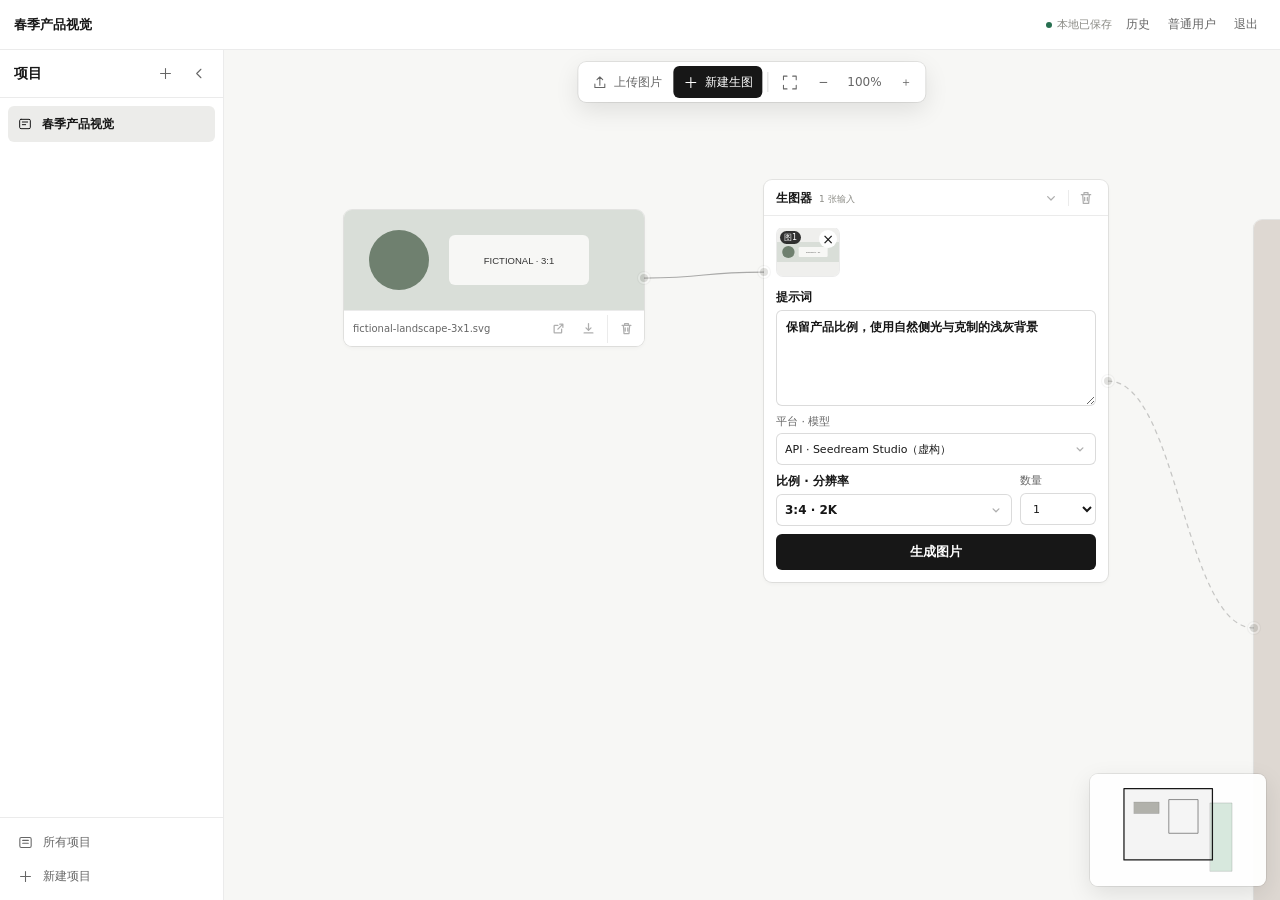
==== docs/index.html @ ba151310 "fix: refine canvas selectors and paste" ====
<!doctype html>
<html lang="zh-CN"><head><meta charset="utf-8"><meta name="viewport" content="width=device-width,initial-scale=1"><meta name="color-scheme" content="light"><title>AI Image Hub V1 · 轻节点画布 Demo</title><link rel="icon" href="favicon.svg"><link rel="stylesheet" href="demo.css?v=canvas-selectors-paste-2"></head>
<body>
<header class="bar"><div class="bar-context"><button id="projects-button" aria-controls="project-sidebar" aria-expanded="false"><svg viewBox="0 0 24 24" aria-hidden="true"><path d="M4 6h16M4 12h16M4 18h16"/></svg><span>项目</span></button><span id="project-name">春季产品视觉</span></div><span class="saved"><i></i>本地已保存</span><nav><button id="history-button">历史</button><button id="role-button">普通用户</button><button id="admin-button" hidden>管理</button><button>退出</button></nav></header>
<div class="workspace" id="workspace"><div id="project-scrim" class="project-scrim" hidden></div><aside id="project-sidebar" class="project-sidebar" aria-label="项目"><header><b>项目</b><div><button data-new aria-label="新建项目" title="新建项目"><svg viewBox="0 0 24 24" aria-hidden="true"><path d="M12 5v14M5 12h14"/></svg></button><button id="sidebar-collapse" aria-label="收起项目侧栏" title="收起项目侧栏" aria-expanded="true"><svg viewBox="0 0 24 24" aria-hidden="true"><path d="m14 6-6 6 6 6"/></svg></button></div></header><nav id="project-list" aria-label="项目列表"></nav><footer><button id="all-projects"><svg viewBox="0 0 24 24" aria-hidden="true"><rect x="4" y="5" width="16" height="14" rx="2"/><path d="M8 9h8M8 13h8"/></svg><span>所有项目</span></button><button data-new><svg viewBox="0 0 24 24" aria-hidden="true"><path d="M12 5v14M5 12h14"/></svg><span>新建项目</span></button></footer></aside><main><div class="tools"><label title="上传图片"><input id="upload" type="file" accept="image/png,image/jpeg,image/webp" multiple><svg viewBox="0 0 24 24" aria-hidden="true"><path d="M12 16V4m-4 4 4-4 4 4M5 14v5h14v-5"/></svg><span>上传图片</span></label><button id="add-request" class="primary"><svg viewBox="0 0 24 24" aria-hidden="true"><path d="M12 5v14M5 12h14"/></svg><span>新建生图</span></button><i></i><button id="fit" class="icon" aria-label="适应内容"><svg viewBox="0 0 24 24" aria-hidden="true"><path d="M8 3H3v5M16 3h5v5M8 21H3v-5m13 5h5v-5"/></svg></button><button id="zoom-out" class="icon" aria-label="缩小">−</button><button id="zoom" aria-label="重置缩放">100%</button><button id="zoom-in" class="icon" aria-label="放大">＋</button></div><section id="viewport" class="viewport" tabindex="0" aria-label="虚构项目创作画布"><div id="world" class="world"><svg id="links" width="5000" height="3600" aria-hidden="true"></svg><div id="nodes"></div></div><div id="empty" class="empty"><strong>拖入图片，或新建生图</strong><span>右键画布可快速操作</span><button id="empty-request">直接新建生图</button></div></section><aside id="minimap" class="minimap" aria-label="画布缩略导航"><button id="minimap-toggle" aria-expanded="true">导航</button><svg id="minimap-map" viewBox="0 0 176 112" aria-label="节点与可见区域"></svg></aside></main></div>
<section class="history" id="history" hidden><header><div><small>HISTORY</small><h1>生成历史</h1><p>虚构同源演示记录，真实付费调用为 0。</p></div><button id="close-history">返回画布</button></header><div id="history-grid" class="history-grid"></div></section>
<div id="context-menu" class="context-menu" role="menu" hidden></div><div id="shortcuts" class="shortcuts" role="dialog" aria-label="画布快捷键" hidden><header><b>快捷键</b><button data-close>×</button></header><p>点击 / Shift+点击：选择 · 多选</p><p>Ctrl/Cmd+C / V：复制 · 粘贴</p><p>Ctrl/Cmd+A / Delete：全选 · 移除</p><p>0 / + / −：适应 · 缩放</p><p>? / Escape：帮助 · 取消</p></div>
<dialog id="rename-project" aria-labelledby="rename-project-title"><form id="rename-project-form"><header class="dialog-header"><b id="rename-project-title">重命名项目</b><button type="button" data-close-rename aria-label="关闭重命名窗口"><svg viewBox="0 0 24 24" aria-hidden="true"><path d="m6 6 12 12M18 6 6 18"/></svg></button></header><label>项目名称<input id="rename-project-name" required maxlength="80" autocomplete="off"></label><footer class="dialog-footer"><button type="button" data-close-rename>取消</button><button type="submit">保存</button></footer></form></dialog>
<dialog id="viewer" aria-labelledby="viewer-title"><header><b id="viewer-title">查看大图</b><div class="viewer-controls"><div class="viewer-zoom-controls" aria-label="缩放控制"><button id="viewer-zoom-out" aria-label="缩小图片" title="缩小图片（-）"><svg viewBox="0 0 24 24" aria-hidden="true"><path d="M5 12h14"/></svg></button><output id="viewer-zoom" aria-label="当前缩放比例">100%</output><button id="viewer-zoom-in" aria-label="放大图片" title="放大图片（+）"><svg viewBox="0 0 24 24" aria-hidden="true"><path d="M12 5v14M5 12h14"/></svg></button><button id="viewer-fit" aria-label="适应窗口" title="适应窗口（0）"><svg viewBox="0 0 24 24" aria-hidden="true"><path d="M8 4H4v4M16 4h4v4M20 16v4h-4M4 16v4h4"/></svg></button><button id="viewer-actual" aria-label="按原始尺寸显示" title="100% 原始尺寸（1）">100%</button></div><div class="viewer-file-controls"><a id="viewer-original" target="_blank" rel="noopener" aria-label="打开原图" title="打开原图"><svg viewBox="0 0 24 24" aria-hidden="true"><path d="M14 5h5v5M19 5l-8 8"/><path d="M17 13v5a1 1 0 0 1-1 1H6a1 1 0 0 1-1-1V8a1 1 0 0 1 1-1h5"/></svg><span>打开原图</span></a><a id="viewer-download" download aria-label="下载原图" title="下载原图"><svg viewBox="0 0 24 24" aria-hidden="true"><path d="M12 4v11m-4-4 4 4 4-4M5 19h14"/></svg><span>下载</span></a><button id="viewer-close" aria-label="关闭查看器" title="关闭查看器"><svg viewBox="0 0 24 24" aria-hidden="true"><path d="m6 6 12 12M18 6 6 18"/></svg></button></div></div></header><div class="viewer-stage"><img alt="完整大图预览" draggable="false"></div></dialog><div id="toast" class="toast" aria-live="polite"></div>
<script src="demo.js?v=canvas-selectors-paste-2"></script></body></html>
---- docs/demo.css ----
:root {
  --ink: #171717;
  --muted: #666666;
  --tertiary: #8a8a84;
  --line: rgba(0, 0, 0, 0.08);
  --line-strong: rgba(0, 0, 0, 0.14);
  --paper: #f7f7f5;
  --white: #fff;
  --soft: #fafaf9;
  --hover: #f1f1ef;
  --focus: #2563eb;
  --green: #276f50;
  --green-soft: #eaf5ef;
  --red: #b33a32;
  --node-shadow: 0 0 0 1px var(--line), 0 2px 4px rgba(0, 0, 0, 0.04);
  --raised-shadow: 0 0 0 1px var(--line-strong), 0 8px 24px rgba(0, 0, 0, 0.08);
  --ease: 160ms ease;
}
* { box-sizing: border-box; }
html { font-family: Inter, "PingFang SC", "Microsoft YaHei", system-ui, sans-serif; color: var(--ink); background: var(--paper); }
body { margin: 0; overflow: hidden; font-size: 14px; }
button, input, textarea, select { font: inherit; }
button, label { cursor: pointer; }
button { color: inherit; }
svg { fill: none; stroke: currentColor; stroke-width: 1.5; stroke-linecap: round; stroke-linejoin: round; }
[hidden] { display: none !important; }
:focus-visible { outline: 2px solid var(--focus); outline-offset: 2px; }

.bar { position: relative; z-index: 40; display: flex; align-items: center; gap: 6px; height: 50px; padding: 0 14px; border-bottom: 1px solid var(--line); background: rgba(255, 255, 255, 0.96); }
.bar .back { display: grid; place-items: center; width: 32px; height: 32px; border-radius: 6px; color: var(--muted); text-decoration: none; }
.bar .back:hover { background: var(--hover); color: var(--ink); }
.bar .back svg { width: 18px; height: 18px; }
.bar > strong { overflow: hidden; font-size: 13px; font-weight: 600; letter-spacing: -0.012em; text-overflow: ellipsis; white-space: nowrap; }
.bar .saved { margin-left: auto; color: var(--tertiary); font-size: 11px; white-space: nowrap; }
.saved i { display: inline-block; width: 6px; height: 6px; margin-right: 5px; border-radius: 9999px; background: var(--green); }
.bar nav { display: flex; gap: 2px; }
.bar nav button { height: 32px; padding: 0 8px; border: 0; border-radius: 6px; background: transparent; color: var(--muted); font-size: 12px; transition: color var(--ease), background var(--ease); }
.bar nav button:hover { background: var(--hover); color: var(--ink); }
main { position: relative; height: calc(100vh - 50px); }
.tools { position: absolute; top: 12px; left: 50%; z-index: 10; display: flex; align-items: center; gap: 2px; max-width: calc(100vw - 20px); padding: 4px; transform: translateX(-50%); border-radius: 8px; background: var(--white); box-shadow: 0 0 0 1px var(--line), 0 8px 24px rgba(0, 0, 0, 0.1); }
.tools label, .tools button { display: flex; align-items: center; justify-content: center; gap: 6px; flex: 0 0 auto; height: 32px; padding: 0 9px; border: 0; border-radius: 6px; background: transparent; color: var(--muted); font-size: 12px; font-weight: 500; white-space: nowrap; transition: color var(--ease), background var(--ease); }
.tools label:hover, .tools button:hover { background: var(--hover); color: var(--ink); }
.tools input { display: none; }
.tools svg { width: 17px; height: 17px; }
.tools .primary { background: var(--ink); color: var(--white); }
.tools .primary:hover { background: #000; color: var(--white); }
.tools i { flex: 0 0 1px; width: 1px; height: 20px; margin: 0 3px; background: var(--line-strong); }
.tools .icon { width: 32px; padding: 0; }
.tools #zoom { min-width: 46px; padding: 0 6px; font-variant-numeric: tabular-nums; }
.viewport { position: absolute; inset: 0; overflow: hidden; touch-action: none; background-color: #f7f7f5; background-image: radial-gradient(rgba(23, 23, 23, 0.13) 0.65px, transparent 0.65px); background-size: 20px 20px; }
.viewport.file-over { box-shadow: inset 0 0 0 2px var(--ink); }
.viewport.dragging{cursor:grabbing;user-select:none;-webkit-user-select:none}.node.dragging{opacity:.92;box-shadow:var(--raised-shadow)}
.world { position: absolute; width: 5000px; height: 3600px; transform-origin: 0 0; }
.world > svg, #nodes { position: absolute; inset: 0; }
.world > svg { overflow: visible; pointer-events: none; }
.world path { fill: none; stroke: rgba(23, 23, 23, 0.35); stroke-width: 1.25; vector-effect: non-scaling-stroke; }
.world path.derived { stroke: rgba(23, 23, 23, 0.22); stroke-dasharray: 4 5; }
.world path.temp { stroke: var(--ink); stroke-width: 1.5; }
.world text { fill: var(--muted); font-size: 10px; font-weight: 600; }
.empty { position: absolute; inset: 0; display: flex; flex-direction: column; align-items: center; justify-content: center; color: var(--tertiary); pointer-events: none; }
.empty strong { color: var(--ink); font-size: 15px; font-weight: 600; }
.empty span { margin: 4px 0 16px; font-size: 12px; }
.empty button { height: 32px; padding: 0 11px; border: 0; border-radius: 6px; background: var(--white); box-shadow: 0 0 0 1px var(--line-strong); pointer-events: auto; }
.node { position: absolute; overflow: visible; border-radius: 8px; background: var(--white); box-shadow: var(--node-shadow); user-select:none; -webkit-user-select:none; transition: box-shadow var(--ease), opacity var(--ease); }
.node :is(img,.node header,.image footer,.result-state,.details){-webkit-user-drag:none;user-select:none}.node :is(textarea,input,select,[contenteditable="true"],[contenteditable=""]){user-select:text;-webkit-user-select:text}
.node:hover, .node:focus-within { box-shadow: 0 0 0 1px var(--line-strong), 0 4px 12px rgba(0, 0, 0, 0.06); }
.node header, .image footer { display: flex; align-items: center; justify-content: space-between; user-select: none; cursor: grab; }
.node header { height: 36px; padding: 0 8px 0 12px; border-bottom: 1px solid var(--line); }
.node header b { font-size: 12px; font-weight: 600; }
.node header small { margin-left: 7px; color: var(--tertiary); font-size: 9px; font-weight: 400; }
.node header button, .image footer button { display: grid; place-items: center; width: 26px; height: 26px; padding: 0; border: 0; border-radius: 6px; background: transparent; color: var(--tertiary); }
.node header button:hover, .image footer button:hover { background: var(--hover); color: var(--ink); }
.request .body { padding: 12px; }
.request label { display: grid; gap: 4px; margin-bottom: 8px; color: var(--muted); font-size: 11px; font-weight: 500; }
.request label:first-of-type { color: var(--ink); font-size: 12px; font-weight: 600; }
.request textarea, .request select { width: 100%; border: 1px solid var(--line-strong); border-radius: 6px; background: var(--white); color: var(--ink); }
.request textarea:focus, .request select:focus { border-color: var(--focus); box-shadow: 0 0 0 1px var(--focus); outline: none; }
.request textarea { min-height: 96px; padding: 8px 9px; resize: vertical; line-height: 1.45; }
.request select { height: 32px; padding: 0 8px; }
.settings { display: grid; grid-template-columns: minmax(0, 1fr) 76px; gap: 8px; }
.generate { width: 100%; height: 36px; border: 0; border-radius: 6px; background: var(--ink); color: var(--white); font-size: 13px; font-weight: 600; }
.generate:hover { background: #000; }
.inputs { display: flex; gap: 6px; margin: 0 0 10px; padding: 0 1px 3px; overflow: auto; list-style: none; }
.inputs li { position: relative; flex: 0 0 62px; overflow: hidden; border-radius: 6px; background: var(--soft); box-shadow: 0 0 0 1px var(--line); cursor: grab; }
.inputs img { display: block; width: 62px; height: 48px; object-fit: cover; }
.inputs span { position: absolute; top: 3px; left: 3px; padding: 1px 4px; border-radius: 9999px; background: rgba(23, 23, 23, 0.88); color: var(--white); font-size: 8px; }
.inputs button { position: absolute; top: 2px; right: 2px; width: 18px; height: 18px; padding: 0; border: 0; border-radius: 9999px; background: rgba(255, 255, 255, 0.94); }
.no-input { margin: 0 0 8px; color: var(--tertiary); font-size: 10px; }
.image .frame { display: grid; place-items: center; width: 100%; overflow: hidden; border-radius: 8px 8px 0 0; background: #efefed; }
.image .frame img { display: block; width: 100%; height: 100%; object-fit: contain; }
.image footer { gap: 6px; height: 36px; padding: 0 4px 0 9px; border-top: 1px solid var(--line); border-radius: 0 0 8px 8px; background: var(--white); }
.image footer > span { flex: 1 1 auto; min-width: 0; overflow: hidden; color: var(--muted); font-size: 10px; font-weight: 500; text-overflow: ellipsis; white-space: nowrap; }
.image-actions { display:flex;align-items:center;flex:0 0 auto;gap:2px;height:28px }.image-actions .file-actions{display:flex;gap:2px}.image-actions .remove-actions{display:flex;margin-left:3px;padding-left:4px;border-left:1px solid var(--line)}
.image-actions a,.image-actions button{display:inline-flex!important;align-items:center;justify-content:center;flex:0 0 28px;width:28px!important;height:28px!important;padding:0!important;border:0;border-radius:5px;color:var(--muted);background:transparent;text-decoration:none}.image-actions svg{width:15px;height:15px;pointer-events:none}.image-actions a:hover,.image-actions a:focus-visible,.image-actions button:hover,.image-actions button:focus-visible{background:var(--hover);color:var(--ink)}.image-actions .remove-actions button:hover,.image-actions .remove-actions button:focus-visible{background:#fbedec;color:var(--red)}
.port { position: absolute; z-index: 3; width: 12px; height: 12px; padding: 0; border: 2px solid var(--white); border-radius: 9999px; background: var(--tertiary); box-shadow: 0 0 0 1px var(--line-strong); opacity: 0.25; transition: opacity var(--ease), background var(--ease), box-shadow var(--ease); }
.out { top: 50%; right: -6px; transform: translateY(-50%); }
.in { top: 86px; left: -6px; }
.node:hover .port, .node:focus-within .port, body.connecting .port { opacity: 1; }
.port:hover, .port:focus-visible { background: var(--ink); box-shadow: 0 0 0 3px rgba(23, 23, 23, 0.12); opacity: 1; }
.result-state { display: grid; place-items: center; width: 100%; height: 100%; padding: 18px; background: var(--soft); color: var(--muted); font-size: 12px; text-align: center; }
.result-state.failed { background: #fbedec; color: var(--red); }
.sentiments { position: absolute; bottom: -38px; left: 50%; z-index: 5; display: flex; gap: 2px; height: 32px; padding: 3px; transform: translateX(-50%); border-radius: 7px; background: var(--white); box-shadow: 0 0 0 1px var(--line), 0 8px 24px rgba(0, 0, 0, 0.1); opacity: 0; pointer-events: none; transition: opacity var(--ease); }
.result:hover .sentiments, .result:focus-within .sentiments { opacity: 1; pointer-events: auto; }
.sentiments button { height: 26px; padding: 0 6px; border: 0; border-radius: 5px; background: transparent; color: var(--muted); font-size: 9px; }
.sentiments button:hover { background: var(--hover); color: var(--ink); }
.sentiments button.selected { background: var(--ink); color: var(--white); }
.toast { position: fixed; bottom: 20px; left: 50%; z-index: 100; max-width: calc(100vw - 24px); padding: 8px 12px; transform: translate(-50%, 8px); border-radius: 6px; background: var(--ink); color: var(--white); font-size: 11px; opacity: 0; pointer-events: none; transition: opacity var(--ease), transform var(--ease); }
.toast.show { transform: translate(-50%, 0); opacity: 1; }

.history { position: fixed; inset: 50px 0 0; z-index: 30; padding: 32px 24px 64px; overflow: auto; background: var(--paper); }
.history > header { display: flex; align-items: flex-end; justify-content: space-between; gap: 24px; max-width: 1312px; margin: auto; }
.history h1 { margin: 3px 0 4px; font-size: 28px; font-weight: 600; letter-spacing: -0.025em; }
.history header small { color: var(--tertiary); font-size: 10px; font-weight: 600; letter-spacing: 0.1em; }
.history header p { margin: 0; color: var(--muted); font-size: 13px; }
.history header button { height: 32px; padding: 0 10px; border: 0; border-radius: 6px; background: transparent; color: var(--muted); }
.history header button:hover { background: var(--hover); color: var(--ink); }
.filters { display: flex; align-items: center; gap: 0; max-width: 1312px; margin: 20px auto 12px; padding: 6px; overflow-x: auto; border-radius: 8px; background: var(--white); box-shadow: var(--node-shadow); }
.filters input, .filters select { flex: 0 0 auto; min-width: 150px; height: 30px; padding: 0 9px; border: 0; border-right: 1px solid var(--line); border-radius: 0; background: var(--white); color: var(--muted); font-size: 11px; }
.filters input { min-width: 200px; }
.filters select:last-child { border-right: 0; }
.history-grid { display: grid; grid-template-columns: repeat(3, minmax(0, 1fr)); gap: 16px; max-width: 1312px; margin: auto; }
.history-card { overflow: hidden; border-radius: 8px; background: var(--white); box-shadow: var(--node-shadow); }
.history-card .preview { display: grid; place-items: center; aspect-ratio: 4 / 3; color: rgba(255, 255, 255, 0.88); font-size: 11px; font-weight: 600; }
.history-card > div:last-child { display: grid; grid-template-columns: minmax(0, 1fr) auto auto; align-items: center; gap: 6px; min-height: 88px; padding: 10px; border-top: 1px solid var(--line); }
.history-card small { grid-column: 1 / -1; overflow: hidden; color: var(--tertiary); font-size: 10px; text-overflow: ellipsis; white-space: nowrap; }
.history-card p { grid-column: 1 / -1; margin: 0; overflow: hidden; color: var(--ink); font-size: 12px; line-height: 1.35; text-overflow: ellipsis; white-space: nowrap; }
.history-card button { height: 28px; padding: 0 8px; border: 0; border-radius: 6px; background: transparent; color: var(--tertiary); font-size: 10px; }
.history-card button:hover { background: var(--hover); color: var(--ink); }
.history-card button.primary { background: var(--ink); color: var(--white); font-weight: 600; }
.history-card button.primary:hover { background: #000; }

@media (max-width: 900px) {
  .history-grid { grid-template-columns: repeat(2, minmax(0, 1fr)); }
}
@media (max-width: 720px) {
  .bar { padding: 0 8px; }
  .saved, .bar nav button:last-child { display: none; }
  .bar nav button { padding: 0 6px; }
  .tools { left: 8px; right: 8px; max-width: none; overflow: auto; transform: none; scrollbar-width: none; }
  .tools::-webkit-scrollbar { display: none; }
  .sentiments { opacity: 1; pointer-events: auto; }
  .history { padding: 24px 12px 48px; }
  .history > header { display: block; }
  .history header button { margin-top: 12px; }
  .filters { margin-right: -12px; margin-left: -12px; border-radius: 0; }
  .history-grid { grid-template-columns: 1fr; }
}
@media (max-width: 420px) {
  .bar > strong { max-width: 130px; }
  .bar nav button { font-size: 11px; }
  .tools label span { display: none; }
  .tools .primary span { display: inline; }
  .empty span { display: none; }
}
/* Canvas refinement parity */
.bar-context{display:flex;align-items:center;gap:8px;min-width:0}.bar-context>span{max-width:min(320px,38vw);overflow:hidden;color:var(--ink);font-size:13px;font-weight:600;text-overflow:ellipsis;white-space:nowrap}.bar #projects-button{display:none;align-items:center;gap:6px;height:34px;padding:0 9px;border:0;border-radius:6px;background:transparent;font-size:12px;font-weight:600}.bar #projects-button svg{width:17px;height:17px}.bar #projects-button:hover,.bar #projects-button[aria-expanded="true"]{background:var(--hover)}
.workspace{position:relative;display:flex;width:100%;height:calc(100vh - 50px);overflow:hidden}.workspace main{flex:1 1 auto;min-width:0;height:100%}.project-sidebar{position:relative;z-index:24;display:flex;flex:0 0 224px;flex-direction:column;width:224px;border-right:1px solid var(--line);background:rgba(255,255,255,.97)}.project-sidebar>header{display:flex;align-items:center;justify-content:space-between;flex:0 0 48px;padding:0 8px 0 14px;border-bottom:1px solid var(--line)}.project-sidebar>header div{display:flex;gap:2px}.project-sidebar>header button,.project-sidebar>footer button{display:inline-flex;align-items:center;justify-content:center;width:32px;height:32px;padding:0;border:0;border-radius:6px;background:transparent;color:var(--muted)}.project-sidebar svg{width:17px;height:17px}.project-sidebar button:hover{background:var(--hover);color:var(--ink)}#project-list{display:grid;align-content:start;gap:2px;flex:1;min-height:0;padding:8px;overflow-y:auto}#project-list .project-list-row{display:flex;align-items:center;min-width:0;border-radius:6px}#project-list .project-list-row:hover,#project-list .project-list-row.current{background:var(--hover);color:var(--ink)}#project-list .project-list-row.current{background:#ececea}#project-list .project-list-item{display:flex;align-items:center;gap:9px;flex:1 1 auto;min-width:0;min-height:36px;padding:0 9px;overflow:hidden;border:0;border-radius:6px;background:transparent;color:var(--muted);font-size:12px;text-align:left}#project-list .project-list-row.current .project-list-item{color:var(--ink);font-weight:600}#project-list .project-list-item svg{flex:0 0 16px;width:16px;height:16px}#project-list .project-list-item span{overflow:hidden;text-overflow:ellipsis;white-space:nowrap}#project-list .project-rename-button{display:inline-flex;align-items:center;justify-content:center;flex:0 0 28px;width:28px;height:28px;margin-right:4px;padding:0;border:0;border-radius:5px;background:transparent;color:var(--muted);opacity:0}#project-list .project-list-row:hover .project-rename-button,#project-list .project-list-row:focus-within .project-rename-button{opacity:1}#project-list .project-rename-button:hover,#project-list .project-rename-button:focus-visible{background:rgba(255,255,255,.74);color:var(--ink);outline:none}#project-list .project-rename-button svg{width:15px;height:15px}.project-sidebar>footer{display:grid;gap:2px;padding:8px;border-top:1px solid var(--line)}.project-sidebar>footer button{justify-content:flex-start;gap:9px;width:100%;padding:0 9px;font-size:12px;white-space:nowrap}.workspace.sidebar-collapsed .project-sidebar{flex-basis:48px;width:48px}.workspace.sidebar-collapsed .project-sidebar>header{justify-content:center;padding:0}.workspace.sidebar-collapsed .project-sidebar>header b,.workspace.sidebar-collapsed .project-sidebar>header [data-new],.workspace.sidebar-collapsed #project-list span,.workspace.sidebar-collapsed #project-list .project-rename-button,.workspace.sidebar-collapsed .project-sidebar>footer span{display:none}.workspace.sidebar-collapsed .project-sidebar>header div{display:block}.workspace.sidebar-collapsed #sidebar-collapse svg{transform:rotate(180deg)}.workspace.sidebar-collapsed #project-list,.workspace.sidebar-collapsed .project-sidebar>footer{padding-left:6px;padding-right:6px}.workspace.sidebar-collapsed #project-list button,.workspace.sidebar-collapsed .project-sidebar>footer button{justify-content:center;padding:0}.project-scrim{display:none}
.context-menu,.model-menu,.shortcuts{position:fixed;z-index:80;padding:5px;border-radius:8px;background:#fff;box-shadow:0 0 0 1px var(--line),0 8px 24px rgba(0,0,0,.12)}
.context-menu{min-width:168px}.shortcuts{right:14px;bottom:140px;width:min(300px,calc(100vw - 28px));font-size:12px}
.context-menu button,.model-menu button{display:flex;align-items:center;justify-content:space-between;gap:10px;width:100%;min-height:32px;padding:6px 8px;border:0;border-radius:5px;background:transparent;text-align:left;font-size:12px}.context-menu button:hover,.model-menu button:hover:not(:disabled){background:var(--hover)}
.model-picker{position:relative}.model-picker>[role="combobox"]{display:flex;align-items:center;justify-content:space-between;width:100%;height:32px;padding:0 8px;border:1px solid var(--line-strong);border-radius:6px;background:#fff}.model-picker>[role="combobox"] span{overflow:hidden;text-overflow:ellipsis;white-space:nowrap}.model-menu{position:absolute;top:36px;left:0;width:100%;max-height:230px;overflow:auto}.model-menu>div+div{border-top:1px solid var(--line)}.model-menu small{display:block;padding:5px 8px;color:var(--tertiary);font-size:10px}.model-menu button[aria-selected="true"]{background:var(--soft);font-weight:600}.model-menu em{color:var(--tertiary);font-size:9px;font-style:normal}
.node.selected{outline:1.5px solid rgba(23,23,23,.68);outline-offset:2px;box-shadow:var(--raised-shadow)}.request.collapsed .body{display:none}.request.collapsed .in{top:50%;transform:translateY(-50%)}.port.request-out,.port.derived-in{pointer-events:none}.request-out{top:50%;right:-6px;transform:translateY(-50%)}.derived-in{top:50%;left:-6px;transform:translateY(-50%)}.request-heading{flex:1;min-width:0;overflow:hidden}.request-heading b,.request-heading small{min-width:0;overflow:hidden;text-overflow:ellipsis;white-space:nowrap}.request-actions{display:flex;align-items:center;flex:0 0 auto!important;gap:3px!important;line-height:0}.node header .request-actions button{display:grid;place-items:center;flex:0 0 28px;width:28px;height:28px;min-width:28px;min-height:28px;padding:0;border:0;border-radius:6px;background:transparent;color:var(--tertiary)}.request-actions svg{display:block;width:16px;height:16px}.request-actions [data-toggle][aria-expanded="false"] svg{transform:rotate(-90deg)}.request-actions i{width:1px;height:16px;background:var(--line)}.request-actions button:hover,.request-actions button:focus-visible{background:var(--hover);color:var(--ink)}.request-actions .request-remove:hover,.request-actions .request-remove:focus-visible{background:#fbedec;color:var(--red)}
.frame{background:#efefed}.frame img,.inputs img,.history-card img{object-fit:contain!important;background:#efefed}.inputs img{width:62px;height:48px}
.details{position:absolute;top:calc(100% + 9px);left:0;z-index:8;display:grid;gap:5px;width:min(280px,100%);padding:9px;border-radius:7px;background:#fff;box-shadow:0 0 0 1px var(--line),0 8px 24px rgba(0,0,0,.1);color:var(--muted);font-size:10px}.details p{margin:0;max-height:3em;overflow:hidden;color:var(--ink)}.details button{justify-self:start;border:1px solid var(--line);border-radius:5px;background:#fff;font-size:10px}
.minimap{position:absolute;right:14px;bottom:14px;z-index:18;overflow:hidden;border-radius:8px;background:rgba(255,255,255,.94);box-shadow:0 0 0 1px var(--line),0 8px 24px rgba(0,0,0,.1)}.minimap>button{display:none;width:100%;height:26px;border:0;border-bottom:1px solid var(--line);background:transparent;color:var(--muted);font-size:10px}.minimap svg{display:block;width:176px;height:112px;cursor:crosshair;touch-action:none}.mini-node{fill:#b8b8b2;stroke:rgba(0,0,0,.16);stroke-width:.8}.mini-node.request{fill:#fff;stroke:#777}.mini-node.result{fill:#d7e8dd}.mini-viewport{fill:rgba(23,23,23,.04);stroke:#171717;stroke-width:1.25}
.shortcuts header,dialog header{display:flex;align-items:center;justify-content:space-between}.shortcuts p{margin:0;padding:6px 2px;border-top:1px solid var(--line)}.shortcuts button,dialog header button{width:28px;height:28px;border:0;border-radius:5px;background:transparent}
dialog{border:0;padding:0;border-radius:10px}dialog::backdrop{background:rgba(10,10,10,.64)}#rename-project{width:min(380px,calc(100vw - 24px))}#rename-project form{display:grid;gap:16px;padding:16px}#rename-project label{display:grid;gap:5px;color:var(--muted);font-size:11px}#rename-project input{height:36px;padding:0 10px;border:1px solid var(--line-strong);border-radius:6px}#rename-project footer{display:flex;justify-content:flex-end;gap:8px}
#viewer{width:min(1180px,calc(100vw - 32px));height:min(860px,calc(100vh - 32px));overflow:hidden;background:#181818;color:#fff}#viewer[open]{display:grid;grid-template-rows:auto minmax(0,1fr)}#viewer>header{min-height:48px;padding:6px 10px 6px 14px;border-bottom:1px solid rgba(255,255,255,.12);gap:8px}#viewer-title{min-width:80px;overflow:hidden;text-overflow:ellipsis;white-space:nowrap}#viewer .viewer-controls,#viewer .viewer-zoom-controls,#viewer .viewer-file-controls{display:flex;align-items:center;gap:4px}#viewer .viewer-controls{min-width:0;flex:0 1 auto;flex-wrap:wrap;justify-content:flex-end}#viewer .viewer-zoom-controls,#viewer .viewer-file-controls{flex:0 0 auto}#viewer a,#viewer header button{display:inline-flex;align-items:center;justify-content:center;gap:5px;min-width:32px;min-height:32px;padding:0 8px;border:0;border-radius:5px;background:transparent;color:#eee;font-size:11px;text-decoration:none;white-space:nowrap}#viewer header button{padding:0}#viewer output{min-width:48px;text-align:center;font-size:11px;font-variant-numeric:tabular-nums}#viewer a:hover,#viewer a:focus-visible,#viewer header button:hover,#viewer header button:focus-visible{background:rgba(255,255,255,.1)}#viewer a:focus-visible,#viewer header button:focus-visible{outline:2px solid #78a7ff;outline-offset:1px}#viewer svg{width:15px;height:15px}.viewer-stage{position:relative;min-height:0;overflow:hidden;touch-action:none;user-select:none}.viewer-stage.can-pan{cursor:grab}.viewer-stage.is-panning{cursor:grabbing}#viewer img{position:absolute;top:50%;left:50%;display:block;max-width:none;max-height:none;object-fit:contain;transform-origin:center;will-change:transform;pointer-events:none}
@media(max-width:768px){body.drawer-open{overflow:hidden}.bar #projects-button{display:inline-flex}.bar-context>span{max-width:min(180px,28vw);color:var(--muted);font-weight:500}.project-sidebar,.workspace.sidebar-collapsed .project-sidebar{position:fixed;top:50px;bottom:0;left:0;z-index:71;width:min(280px,calc(100vw - 48px));transform:translateX(-105%);box-shadow:0 0 0 1px var(--line),0 8px 24px rgba(0,0,0,.12)}.workspace.drawer-open .project-sidebar{transform:translateX(0)}.workspace.sidebar-collapsed .project-sidebar>header{justify-content:space-between;padding:0 8px 0 14px}.workspace.sidebar-collapsed .project-sidebar>header b,.workspace.sidebar-collapsed .project-sidebar>header [data-new],.workspace.sidebar-collapsed #project-list span,.workspace.sidebar-collapsed .project-sidebar>footer span{display:initial}.workspace.sidebar-collapsed #project-list .project-rename-button{display:inline-flex}.workspace.sidebar-collapsed .project-sidebar>header div{display:flex}.workspace.sidebar-collapsed #project-list,.workspace.sidebar-collapsed .project-sidebar>footer{padding:8px}.workspace.sidebar-collapsed #project-list button,.workspace.sidebar-collapsed .project-sidebar>footer button{justify-content:flex-start;padding:0 9px}.workspace.sidebar-collapsed #sidebar-collapse svg{transform:none}#sidebar-collapse{display:none}#project-list button,.project-sidebar>footer button{min-height:44px}.project-scrim{position:fixed;inset:50px 0 0;z-index:70;display:block;background:rgba(10,10,10,.36)}.image footer{height:44px}.image-actions{height:36px}.image-actions a,.image-actions button{flex-basis:36px;width:36px!important;height:36px!important}.node header .request-actions button{flex-basis:36px;width:36px;height:36px;min-width:36px;min-height:36px}.sentiments{bottom:-46px}}
@media(max-width:420px){.minimap{right:8px;bottom:8px}.minimap>button{display:block}.minimap svg{width:144px;height:92px}.shortcuts{right:8px;bottom:44px}#viewer{width:calc(100vw - 12px);height:calc(100dvh - 12px)}#viewer>header{align-items:flex-start;padding:6px;gap:4px}#viewer-title{max-width:64px;padding:9px 2px;font-size:11px}#viewer .viewer-controls{gap:2px}#viewer a,#viewer header button{min-width:36px;min-height:36px;padding:0 5px}#viewer output{min-width:42px}#viewer a span{display:none}}

/* Visual selector parity */
.visual-picker{position:relative}.selector-trigger{display:flex;align-items:center;justify-content:space-between;gap:8px;width:100%;height:32px;padding:0 8px;border:1px solid var(--line-strong);border-radius:6px;background:#fff;color:var(--ink);text-align:left}.selector-trigger span{overflow:hidden;text-overflow:ellipsis;white-space:nowrap}.selector-trigger svg{width:14px;height:14px}.selector-trigger:focus-visible,.selector-popover button:focus-visible{outline:2px solid var(--focus);outline-offset:1px}.selector-popover{position:absolute;z-index:82;top:36px;left:0;width:min(324px,calc(100vw - 32px));max-height:min(440px,calc(100vh - 48px));overflow:auto;padding:12px;border-radius:8px;background:#fff;box-shadow:0 0 0 1px var(--line),0 8px 24px rgba(0,0,0,.12)}.selector-popover header{display:flex;align-items:center;justify-content:space-between;margin-bottom:12px}.selector-popover header button{display:grid;place-items:center;width:28px;height:28px;padding:0;border:0;border-radius:5px;background:transparent}.selector-popover header svg{width:16px;height:16px}.selector-section{display:grid;gap:7px}.selector-section+.selector-section{margin-top:14px;padding-top:12px;border-top:1px solid var(--line)}.selector-section>span{color:var(--muted);font-size:11px;font-weight:600}.provider-chips,.resolution-chips{display:flex;flex-wrap:wrap;gap:6px}.provider-chips button,.resolution-chips button{min-height:32px;padding:0 10px;border:1px solid var(--line-strong);border-radius:6px;background:#fff}.provider-chips button[aria-selected="true"],.resolution-chips button[aria-checked="true"]{border:2px solid var(--ink);background:var(--soft);font-weight:600}.model-card-grid,.ratio-card-grid{display:grid;grid-template-columns:repeat(2,minmax(0,1fr));gap:7px}.model-card-grid button,.ratio-card-grid button{position:relative;display:grid;gap:4px;min-height:62px;padding:9px;border:1px solid var(--line-strong);border-radius:7px;background:#fff;text-align:left}.model-card-grid button[aria-checked="true"],.ratio-card-grid button[aria-checked="true"]{padding:8px;border:2px solid var(--ink);background:var(--soft)}.model-card-grid button:disabled{color:var(--disabled)}.model-card-grid small{color:var(--tertiary);font-size:10px}.model-card-grid b{position:absolute;top:8px;right:8px}.ratio-card-grid button{place-items:center;min-height:78px;text-align:center}.ratio-preview{display:block;width:40px;max-width:100%;max-height:36px;aspect-ratio:var(--ratio);border:1.5px solid currentColor;border-radius:2px;background:rgba(0,0,0,.025)}
@media (prefers-reduced-motion: reduce) {
  *, *::before, *::after { animation-duration: 0.01ms !important; animation-iteration-count: 1 !important; transition-duration: 0.01ms !important; }
}
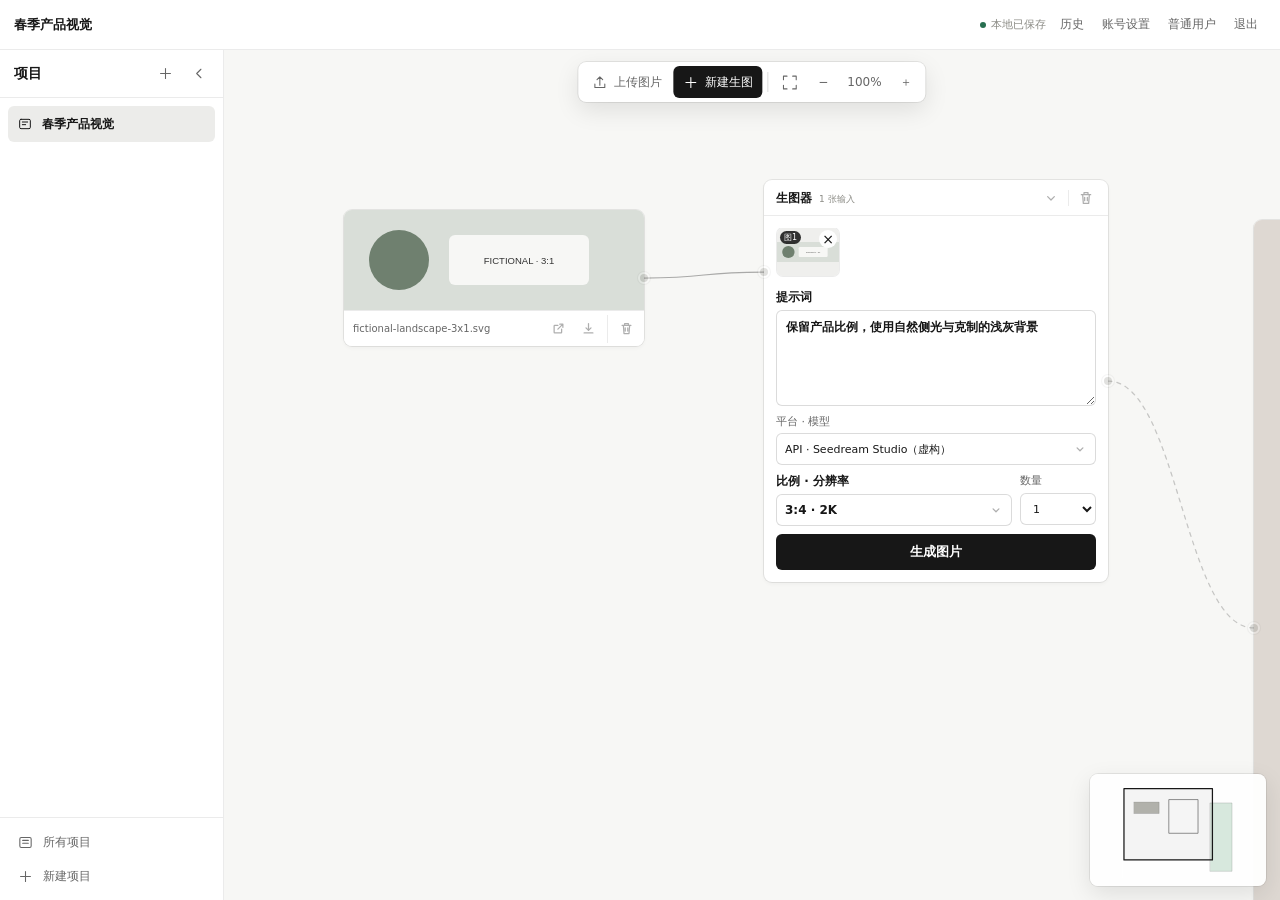
==== commit 8ab94913: "feat: build admin and account management" ====
--- a/docs/index.html
+++ b/docs/index.html
@@ -1,10 +1,13 @@
 <!doctype html>
-<html lang="zh-CN"><head><meta charset="utf-8"><meta name="viewport" content="width=device-width,initial-scale=1"><meta name="color-scheme" content="light"><title>AI Image Hub V1 · 轻节点画布 Demo</title><link rel="icon" href="favicon.svg"><link rel="stylesheet" href="demo.css?v=canvas-selectors-paste-2"></head>
+<html lang="zh-CN"><head><meta charset="utf-8"><meta name="viewport" content="width=device-width,initial-scale=1"><meta name="color-scheme" content="light"><title>AI Image Hub V1 · 轻节点画布 Demo</title><link rel="icon" href="favicon.svg"><link rel="stylesheet" href="demo.css?v=admin-account-v1"></head>
 <body>
-<header class="bar"><div class="bar-context"><button id="projects-button" aria-controls="project-sidebar" aria-expanded="false"><svg viewBox="0 0 24 24" aria-hidden="true"><path d="M4 6h16M4 12h16M4 18h16"/></svg><span>项目</span></button><span id="project-name">春季产品视觉</span></div><span class="saved"><i></i>本地已保存</span><nav><button id="history-button">历史</button><button id="role-button">普通用户</button><button id="admin-button" hidden>管理</button><button>退出</button></nav></header>
+<header class="bar"><div class="bar-context"><button id="projects-button" aria-controls="project-sidebar" aria-expanded="false"><svg viewBox="0 0 24 24" aria-hidden="true"><path d="M4 6h16M4 12h16M4 18h16"/></svg><span>项目</span></button><span id="project-name">春季产品视觉</span></div><span class="saved"><i></i>本地已保存</span><nav><button id="history-button">历史</button><button id="account-button">账号设置</button><button id="role-button">普通用户</button><button id="admin-button" hidden>管理</button><button>退出</button></nav></header>
 <div class="workspace" id="workspace"><div id="project-scrim" class="project-scrim" hidden></div><aside id="project-sidebar" class="project-sidebar" aria-label="项目"><header><b>项目</b><div><button data-new aria-label="新建项目" title="新建项目"><svg viewBox="0 0 24 24" aria-hidden="true"><path d="M12 5v14M5 12h14"/></svg></button><button id="sidebar-collapse" aria-label="收起项目侧栏" title="收起项目侧栏" aria-expanded="true"><svg viewBox="0 0 24 24" aria-hidden="true"><path d="m14 6-6 6 6 6"/></svg></button></div></header><nav id="project-list" aria-label="项目列表"></nav><footer><button id="all-projects"><svg viewBox="0 0 24 24" aria-hidden="true"><rect x="4" y="5" width="16" height="14" rx="2"/><path d="M8 9h8M8 13h8"/></svg><span>所有项目</span></button><button data-new><svg viewBox="0 0 24 24" aria-hidden="true"><path d="M12 5v14M5 12h14"/></svg><span>新建项目</span></button></footer></aside><main><div class="tools"><label title="上传图片"><input id="upload" type="file" accept="image/png,image/jpeg,image/webp" multiple><svg viewBox="0 0 24 24" aria-hidden="true"><path d="M12 16V4m-4 4 4-4 4 4M5 14v5h14v-5"/></svg><span>上传图片</span></label><button id="add-request" class="primary"><svg viewBox="0 0 24 24" aria-hidden="true"><path d="M12 5v14M5 12h14"/></svg><span>新建生图</span></button><i></i><button id="fit" class="icon" aria-label="适应内容"><svg viewBox="0 0 24 24" aria-hidden="true"><path d="M8 3H3v5M16 3h5v5M8 21H3v-5m13 5h5v-5"/></svg></button><button id="zoom-out" class="icon" aria-label="缩小">−</button><button id="zoom" aria-label="重置缩放">100%</button><button id="zoom-in" class="icon" aria-label="放大">＋</button></div><section id="viewport" class="viewport" tabindex="0" aria-label="虚构项目创作画布"><div id="world" class="world"><svg id="links" width="5000" height="3600" aria-hidden="true"></svg><div id="nodes"></div></div><div id="empty" class="empty"><strong>拖入图片，或新建生图</strong><span>右键画布可快速操作</span><button id="empty-request">直接新建生图</button></div></section><aside id="minimap" class="minimap" aria-label="画布缩略导航"><button id="minimap-toggle" aria-expanded="true">导航</button><svg id="minimap-map" viewBox="0 0 176 112" aria-label="节点与可见区域"></svg></aside></main></div>
 <section class="history" id="history" hidden><header><div><small>HISTORY</small><h1>生成历史</h1><p>虚构同源演示记录，真实付费调用为 0。</p></div><button id="close-history">返回画布</button></header><div id="history-grid" class="history-grid"></div></section>
+<section class="demo-account" id="demo-account" hidden><header><div><small>ACCOUNT</small><h1>账号设置</h1><p>个人资料与密码生命周期预览。</p></div><button data-close-account>返回画布</button></header><div class="demo-account-grid"><article><h2>账号资料</h2><dl><div><dt>用户名</dt><dd id="demo-account-username">demo.user</dd></div><div><dt>角色</dt><dd id="demo-account-role">普通用户</dd></div><div><dt>部门</dt><dd>创意技术部（虚构）</dd></div><div><dt>最近登录</dt><dd>2026-04-08 09:30</dd></div></dl><label>显示名称<input id="demo-display-name" value="林演示"></label><button id="demo-save-profile">保存显示名称</button></article><article><h2>修改密码</h2><p>Demo 仅模拟成功状态，不保存或记录任何输入明文。</p><label>当前密码<input type="password" autocomplete="current-password"></label><label>新密码<input type="password" minlength="8" autocomplete="new-password"></label><label>确认新密码<input type="password" minlength="8" autocomplete="new-password"></label><button id="demo-change-password">修改密码</button></article></div></section>
+<section class="demo-admin" id="demo-admin" hidden><button class="demo-admin-menu" id="demo-admin-menu" aria-controls="demo-admin-nav" aria-expanded="false">管理菜单</button><aside id="demo-admin-nav"><b>AI Image Hub<small>系统管理 · 虚构数据</small></b><nav><button data-admin-view="overview" class="active">总览</button><button data-admin-view="users">账号</button><button data-admin-view="providers">平台与模型</button><button data-admin-view="tasks">任务与恢复</button><button data-admin-view="audit">审计记录</button></nav><button id="close-admin">← 返回项目</button></aside><main><section data-admin-panel="overview"><header><small>OVERVIEW</small><h1>总览</h1><p>以下均为明显虚构的本地预览数据。</p></header><div class="demo-metrics"><article><span>启用 / 停用账号</span><b>18 / 2</b></article><article><span>普通用户 / 管理员</span><b>17 / 3</b></article><article><span>活跃项目</span><b>26</b></article><article><span>recovery_required</span><b>2</b></article></div><div class="demo-admin-card"><h2>Provider 状态摘要</h2><p>LibTV · 3 个公开模型可用</p><p>Lovart · 1 个公开模型可用</p><p>API · 已配置 · 2 个公开模型可用</p></div></section><section data-admin-panel="users" hidden><header><small>ACCOUNTS</small><h1>账号</h1><p>搜索、分页和账号生命周期操作预览。</p><button id="demo-add-user">新增账号</button></header><div class="demo-admin-card"><table><thead><tr><th>账号</th><th>显示名称</th><th>部门</th><th>角色</th><th>状态</th><th>操作</th></tr></thead><tbody id="demo-user-rows"><tr><td>demo.user</td><td>林演示</td><td>创意技术部</td><td>普通用户</td><td>启用</td><td><button data-demo-user-action="edit">编辑</button><button data-demo-user-action="reset">重置密码</button><button data-demo-user-action="toggle">停用</button></td></tr><tr><td>admin.preview</td><td>预览管理员</td><td>平台运营部</td><td>管理员</td><td>启用</td><td>当前账号</td></tr></tbody></table></div></section><section data-admin-panel="providers" hidden><header><small>PROVIDERS</small><h1>平台与模型</h1><p>不展示真实凭据、完整地址或上游模型 ID。</p></header><div class="demo-admin-card"><label>Base URL<input placeholder="已配置；保存时重新输入完整地址"></label><label>API Key<input type="password" placeholder="已配置；留空保持不变"></label><div id="demo-model-rows"><fieldset><legend>虚构模型行</legend><input value="Studio Image（虚构）" aria-label="显示名称"><input placeholder="保存时填写执行模型 ID" aria-label="执行模型 ID"><label><input type="checkbox" checked>1:1</label><label><input type="checkbox" checked>3:4</label><select aria-label="分辨率"><option>2K</option></select></fieldset></div><button id="demo-add-model">添加模型行</button><button id="demo-save-provider">保存配置</button></div></section><section data-admin-panel="tasks" hidden><header><small>TASKS</small><h1>任务与恢复</h1><p>待恢复优先，不提供盲目重试。</p></header><div class="demo-admin-card"><table><thead><tr><th>任务</th><th>用户</th><th>项目</th><th>平台模型</th><th>状态</th><th>操作</th></tr></thead><tbody><tr><td>fict8a21</td><td>demo.user</td><td>春季产品视觉</td><td>LibTV · General</td><td>recovery_required</td><td><button id="demo-recover">查询并恢复</button><button id="demo-fail">收敛为失败</button></td></tr></tbody></table></div></section><section data-admin-panel="audit" hidden><header><small>AUDIT</small><h1>审计记录</h1><p>只追加，不导出、不删除。</p></header><div class="demo-admin-card"><table><thead><tr><th>时间</th><th>操作者</th><th>Action</th><th>安全摘要</th></tr></thead><tbody id="demo-audit-rows"><tr><td>2026-04-08 10:12</td><td>预览管理员</td><td>user.profile_updated</td><td>编辑虚构账号资料</td></tr><tr><td>2026-04-08 09:48</td><td>预览管理员</td><td>provider.api_saved</td><td>保存 API 配置；模型 2 项；密钥保持</td></tr></tbody></table></div></section></main></section>
+<dialog id="demo-confirm" class="demo-confirm"><form method="dialog"><h2 id="demo-confirm-title">确认操作</h2><p id="demo-confirm-copy"></p><footer><button value="cancel">取消</button><button value="confirm" id="demo-confirm-action">确认</button></footer></form></dialog>
 <div id="context-menu" class="context-menu" role="menu" hidden></div><div id="shortcuts" class="shortcuts" role="dialog" aria-label="画布快捷键" hidden><header><b>快捷键</b><button data-close>×</button></header><p>点击 / Shift+点击：选择 · 多选</p><p>Ctrl/Cmd+C / V：复制 · 粘贴</p><p>Ctrl/Cmd+A / Delete：全选 · 移除</p><p>0 / + / −：适应 · 缩放</p><p>? / Escape：帮助 · 取消</p></div>
 <dialog id="rename-project" aria-labelledby="rename-project-title"><form id="rename-project-form"><header class="dialog-header"><b id="rename-project-title">重命名项目</b><button type="button" data-close-rename aria-label="关闭重命名窗口"><svg viewBox="0 0 24 24" aria-hidden="true"><path d="m6 6 12 12M18 6 6 18"/></svg></button></header><label>项目名称<input id="rename-project-name" required maxlength="80" autocomplete="off"></label><footer class="dialog-footer"><button type="button" data-close-rename>取消</button><button type="submit">保存</button></footer></form></dialog>
 <dialog id="viewer" aria-labelledby="viewer-title"><header><b id="viewer-title">查看大图</b><div class="viewer-controls"><div class="viewer-zoom-controls" aria-label="缩放控制"><button id="viewer-zoom-out" aria-label="缩小图片" title="缩小图片（-）"><svg viewBox="0 0 24 24" aria-hidden="true"><path d="M5 12h14"/></svg></button><output id="viewer-zoom" aria-label="当前缩放比例">100%</output><button id="viewer-zoom-in" aria-label="放大图片" title="放大图片（+）"><svg viewBox="0 0 24 24" aria-hidden="true"><path d="M12 5v14M5 12h14"/></svg></button><button id="viewer-fit" aria-label="适应窗口" title="适应窗口（0）"><svg viewBox="0 0 24 24" aria-hidden="true"><path d="M8 4H4v4M16 4h4v4M20 16v4h-4M4 16v4h4"/></svg></button><button id="viewer-actual" aria-label="按原始尺寸显示" title="100% 原始尺寸（1）">100%</button></div><div class="viewer-file-controls"><a id="viewer-original" target="_blank" rel="noopener" aria-label="打开原图" title="打开原图"><svg viewBox="0 0 24 24" aria-hidden="true"><path d="M14 5h5v5M19 5l-8 8"/><path d="M17 13v5a1 1 0 0 1-1 1H6a1 1 0 0 1-1-1V8a1 1 0 0 1 1-1h5"/></svg><span>打开原图</span></a><a id="viewer-download" download aria-label="下载原图" title="下载原图"><svg viewBox="0 0 24 24" aria-hidden="true"><path d="M12 4v11m-4-4 4 4 4-4M5 19h14"/></svg><span>下载</span></a><button id="viewer-close" aria-label="关闭查看器" title="关闭查看器"><svg viewBox="0 0 24 24" aria-hidden="true"><path d="m6 6 12 12M18 6 6 18"/></svg></button></div></div></header><div class="viewer-stage"><img alt="完整大图预览" draggable="false"></div></dialog><div id="toast" class="toast" aria-live="polite"></div>
-<script src="demo.js?v=canvas-selectors-paste-2"></script></body></html>
+<script src="demo.js?v=admin-account-v1"></script></body></html>
--- a/docs/demo.css
+++ b/docs/demo.css
@@ -171,6 +171,10 @@
 
 /* Visual selector parity */
 .visual-picker{position:relative}.selector-trigger{display:flex;align-items:center;justify-content:space-between;gap:8px;width:100%;height:32px;padding:0 8px;border:1px solid var(--line-strong);border-radius:6px;background:#fff;color:var(--ink);text-align:left}.selector-trigger span{overflow:hidden;text-overflow:ellipsis;white-space:nowrap}.selector-trigger svg{width:14px;height:14px}.selector-trigger:focus-visible,.selector-popover button:focus-visible{outline:2px solid var(--focus);outline-offset:1px}.selector-popover{position:absolute;z-index:82;top:36px;left:0;width:min(324px,calc(100vw - 32px));max-height:min(440px,calc(100vh - 48px));overflow:auto;padding:12px;border-radius:8px;background:#fff;box-shadow:0 0 0 1px var(--line),0 8px 24px rgba(0,0,0,.12)}.selector-popover header{display:flex;align-items:center;justify-content:space-between;margin-bottom:12px}.selector-popover header button{display:grid;place-items:center;width:28px;height:28px;padding:0;border:0;border-radius:5px;background:transparent}.selector-popover header svg{width:16px;height:16px}.selector-section{display:grid;gap:7px}.selector-section+.selector-section{margin-top:14px;padding-top:12px;border-top:1px solid var(--line)}.selector-section>span{color:var(--muted);font-size:11px;font-weight:600}.provider-chips,.resolution-chips{display:flex;flex-wrap:wrap;gap:6px}.provider-chips button,.resolution-chips button{min-height:32px;padding:0 10px;border:1px solid var(--line-strong);border-radius:6px;background:#fff}.provider-chips button[aria-selected="true"],.resolution-chips button[aria-checked="true"]{border:2px solid var(--ink);background:var(--soft);font-weight:600}.model-card-grid,.ratio-card-grid{display:grid;grid-template-columns:repeat(2,minmax(0,1fr));gap:7px}.model-card-grid button,.ratio-card-grid button{position:relative;display:grid;gap:4px;min-height:62px;padding:9px;border:1px solid var(--line-strong);border-radius:7px;background:#fff;text-align:left}.model-card-grid button[aria-checked="true"],.ratio-card-grid button[aria-checked="true"]{padding:8px;border:2px solid var(--ink);background:var(--soft)}.model-card-grid button:disabled{color:var(--disabled)}.model-card-grid small{color:var(--tertiary);font-size:10px}.model-card-grid b{position:absolute;top:8px;right:8px}.ratio-card-grid button{place-items:center;min-height:78px;text-align:center}.ratio-preview{display:block;width:40px;max-width:100%;max-height:36px;aspect-ratio:var(--ratio);border:1.5px solid currentColor;border-radius:2px;background:rgba(0,0,0,.025)}
+/* Fictional account and administration preview */
+.demo-account,.demo-admin{position:fixed;inset:50px 0 0;z-index:60;overflow:auto;background:var(--paper)}.demo-account{padding:32px 24px}.demo-account>header,.demo-admin main>section>header{display:flex;align-items:flex-end;justify-content:space-between;gap:20px;max-width:1100px;margin:0 auto 20px}.demo-account h1,.demo-admin h1{margin:2px 0;font-size:26px}.demo-account header p,.demo-admin header p{margin:0;color:var(--muted);font-size:12px}.demo-account header small,.demo-admin header small{color:var(--tertiary);font-size:10px;letter-spacing:.1em}.demo-account-grid{display:grid;grid-template-columns:repeat(2,minmax(0,1fr));gap:16px;max-width:1100px;margin:auto}.demo-account-grid article,.demo-admin-card{padding:16px;border-radius:8px;background:#fff;box-shadow:var(--shadow)}.demo-account-grid h2,.demo-admin-card h2{margin:0 0 14px;font-size:14px}.demo-account-grid dl{margin:0 0 16px}.demo-account-grid dl div{display:grid;grid-template-columns:100px 1fr;padding:8px 0;border-bottom:1px solid var(--line);font-size:11px}.demo-account-grid dd{margin:0}.demo-account-grid label,.demo-admin-card>label{display:grid;gap:4px;margin:10px 0;color:var(--muted);font-size:10px}.demo-account-grid input,.demo-admin-card input,.demo-admin-card select{height:34px;padding:0 8px;border:1px solid var(--line-strong);border-radius:6px;background:#fff}.demo-account-grid article>p{color:var(--muted);font-size:11px}.demo-account-grid button,.demo-admin button,.demo-confirm button{min-height:32px;padding:0 10px;border:1px solid var(--line-strong);border-radius:6px;background:#fff;font-size:11px}.demo-account-grid article>button,.demo-admin header>button:last-child,#demo-save-provider{border-color:var(--ink);background:var(--ink);color:#fff}.demo-admin{display:grid;grid-template-columns:220px minmax(0,1fr)}.demo-admin>aside{position:sticky;top:0;display:flex;flex-direction:column;height:calc(100vh - 50px);padding:16px 10px;border-right:1px solid var(--line);background:#fff}.demo-admin>aside>b{display:grid;padding:4px 10px 16px;font-size:13px}.demo-admin>aside>b small{color:var(--tertiary);font-size:9px;font-weight:400}.demo-admin>aside nav{display:grid;gap:2px}.demo-admin>aside nav button{border:0;color:var(--muted);text-align:left}.demo-admin>aside nav button.active{background:var(--ink);color:#fff}.demo-admin>aside>#close-admin{margin-top:auto;text-align:left}.demo-admin>main{min-width:0;padding:30px 24px 60px}.demo-admin main>section{max-width:1180px;margin:auto}.demo-admin main>section>header{max-width:none}.demo-admin main>section>header>button{margin-left:auto}.demo-metrics{display:grid;grid-template-columns:repeat(4,minmax(0,1fr));gap:10px;margin-bottom:16px}.demo-metrics article{display:grid;gap:10px;padding:14px;border-radius:8px;background:#fff;box-shadow:var(--shadow)}.demo-metrics span{color:var(--muted);font-size:10px}.demo-metrics b{font-size:20px}.demo-admin-card{overflow:auto}.demo-admin-card table{width:100%;border-collapse:collapse;white-space:nowrap;font-size:10px}.demo-admin-card th,.demo-admin-card td{padding:10px;border-bottom:1px solid var(--line);text-align:left}.demo-admin-card th{color:var(--muted);background:var(--soft);font-weight:500}.demo-admin-card p{margin:0;padding:10px 0;border-bottom:1px solid var(--line);font-size:11px}.demo-admin-card fieldset{display:flex;align-items:center;gap:8px;margin:10px 0;padding:12px;border:1px solid var(--line);border-radius:7px}.demo-admin-card fieldset input{min-width:160px}.demo-admin-card fieldset label{display:flex;align-items:center;gap:4px;font-size:10px}.demo-admin-card fieldset label input{min-width:0;width:14px;height:14px}.demo-admin-menu{display:none}.demo-confirm{width:min(400px,calc(100vw - 24px));padding:0}.demo-confirm form{padding:16px}.demo-confirm h2{margin:0 0 6px;font-size:15px}.demo-confirm p{color:var(--muted);font-size:11px}.demo-confirm footer{display:flex;justify-content:flex-end;gap:8px;margin-top:16px}
+@media(max-width:768px){.demo-account{padding:24px 12px}.demo-account-grid{grid-template-columns:1fr}.demo-admin{display:block}.demo-admin-menu{position:fixed;top:58px;right:10px;z-index:63;display:block}.demo-admin>aside{position:fixed;top:50px;bottom:0;left:0;z-index:62;width:min(280px,84vw);height:auto;transform:translateX(-105%);box-shadow:var(--raised)}.demo-admin.nav-open>aside{transform:translateX(0)}.demo-admin>main{padding:60px 12px 48px}.demo-metrics{grid-template-columns:repeat(2,minmax(0,1fr))}.demo-admin-card fieldset{align-items:stretch;flex-direction:column}.demo-admin-card fieldset input{width:100%;min-width:0}}
+@media(max-width:420px){.demo-account>header,.demo-admin main>section>header{display:grid}.demo-metrics{gap:8px}}
 @media (prefers-reduced-motion: reduce) {
   *, *::before, *::after { animation-duration: 0.01ms !important; animation-iteration-count: 1 !important; transition-duration: 0.01ms !important; }
 }
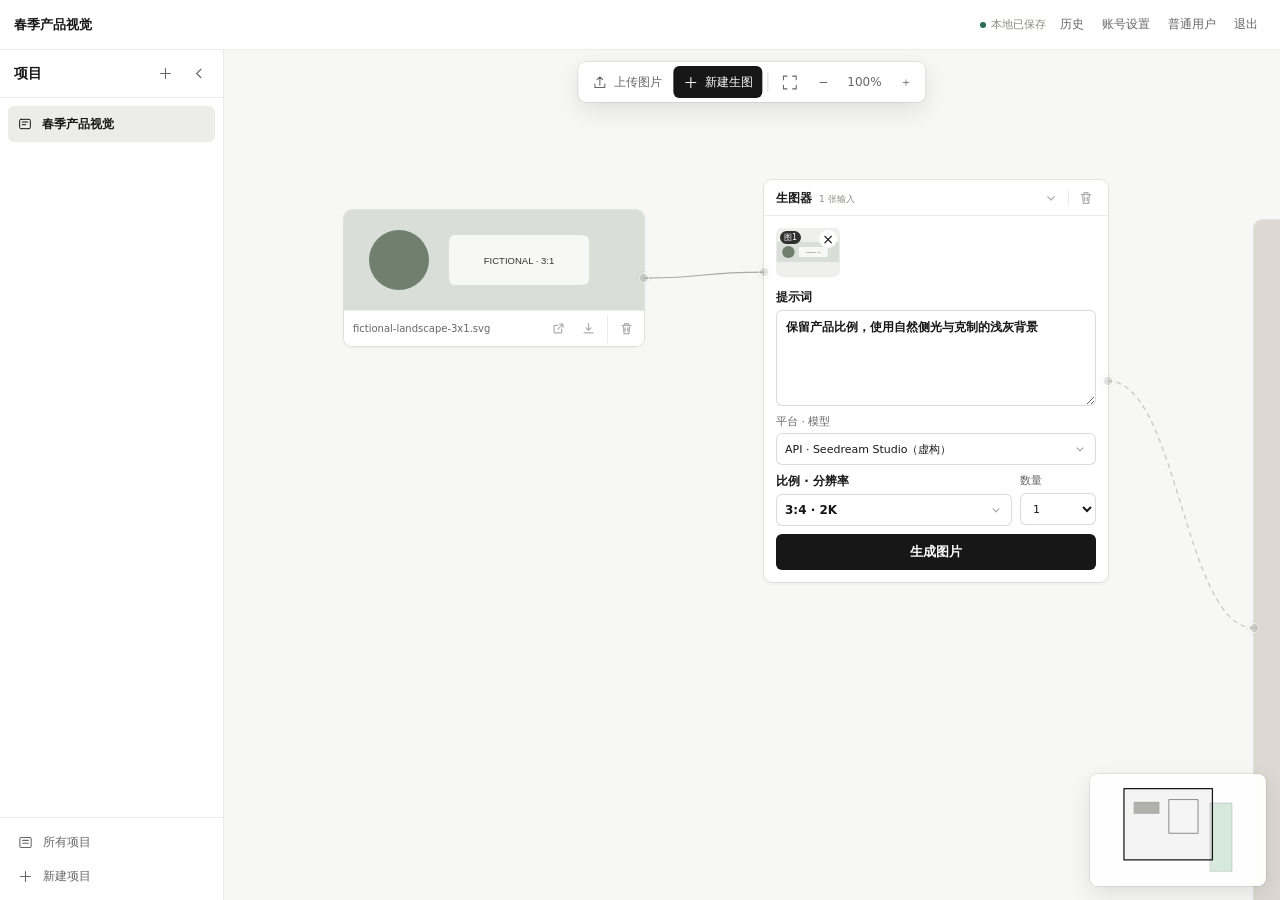
==== commit 11cb2a05: "feat: add native provider credentials" ====
--- a/docs/index.html
+++ b/docs/index.html
@@ -1,13 +1,13 @@
 <!doctype html>
-<html lang="zh-CN"><head><meta charset="utf-8"><meta name="viewport" content="width=device-width,initial-scale=1"><meta name="color-scheme" content="light"><title>AI Image Hub V1 · 轻节点画布 Demo</title><link rel="icon" href="favicon.svg"><link rel="stylesheet" href="demo.css?v=admin-account-v1"></head>
+<html lang="zh-CN"><head><meta charset="utf-8"><meta name="viewport" content="width=device-width,initial-scale=1"><meta name="color-scheme" content="light"><title>AI Image Hub V1 · 轻节点画布 Demo</title><link rel="icon" href="favicon.svg"><link rel="stylesheet" href="demo.css?v=native-provider-credentials-v1"></head>
 <body>
 <header class="bar"><div class="bar-context"><button id="projects-button" aria-controls="project-sidebar" aria-expanded="false"><svg viewBox="0 0 24 24" aria-hidden="true"><path d="M4 6h16M4 12h16M4 18h16"/></svg><span>项目</span></button><span id="project-name">春季产品视觉</span></div><span class="saved"><i></i>本地已保存</span><nav><button id="history-button">历史</button><button id="account-button">账号设置</button><button id="role-button">普通用户</button><button id="admin-button" hidden>管理</button><button>退出</button></nav></header>
 <div class="workspace" id="workspace"><div id="project-scrim" class="project-scrim" hidden></div><aside id="project-sidebar" class="project-sidebar" aria-label="项目"><header><b>项目</b><div><button data-new aria-label="新建项目" title="新建项目"><svg viewBox="0 0 24 24" aria-hidden="true"><path d="M12 5v14M5 12h14"/></svg></button><button id="sidebar-collapse" aria-label="收起项目侧栏" title="收起项目侧栏" aria-expanded="true"><svg viewBox="0 0 24 24" aria-hidden="true"><path d="m14 6-6 6 6 6"/></svg></button></div></header><nav id="project-list" aria-label="项目列表"></nav><footer><button id="all-projects"><svg viewBox="0 0 24 24" aria-hidden="true"><rect x="4" y="5" width="16" height="14" rx="2"/><path d="M8 9h8M8 13h8"/></svg><span>所有项目</span></button><button data-new><svg viewBox="0 0 24 24" aria-hidden="true"><path d="M12 5v14M5 12h14"/></svg><span>新建项目</span></button></footer></aside><main><div class="tools"><label title="上传图片"><input id="upload" type="file" accept="image/png,image/jpeg,image/webp" multiple><svg viewBox="0 0 24 24" aria-hidden="true"><path d="M12 16V4m-4 4 4-4 4 4M5 14v5h14v-5"/></svg><span>上传图片</span></label><button id="add-request" class="primary"><svg viewBox="0 0 24 24" aria-hidden="true"><path d="M12 5v14M5 12h14"/></svg><span>新建生图</span></button><i></i><button id="fit" class="icon" aria-label="适应内容"><svg viewBox="0 0 24 24" aria-hidden="true"><path d="M8 3H3v5M16 3h5v5M8 21H3v-5m13 5h5v-5"/></svg></button><button id="zoom-out" class="icon" aria-label="缩小">−</button><button id="zoom" aria-label="重置缩放">100%</button><button id="zoom-in" class="icon" aria-label="放大">＋</button></div><section id="viewport" class="viewport" tabindex="0" aria-label="虚构项目创作画布"><div id="world" class="world"><svg id="links" width="5000" height="3600" aria-hidden="true"></svg><div id="nodes"></div></div><div id="empty" class="empty"><strong>拖入图片，或新建生图</strong><span>右键画布可快速操作</span><button id="empty-request">直接新建生图</button></div></section><aside id="minimap" class="minimap" aria-label="画布缩略导航"><button id="minimap-toggle" aria-expanded="true">导航</button><svg id="minimap-map" viewBox="0 0 176 112" aria-label="节点与可见区域"></svg></aside></main></div>
 <section class="history" id="history" hidden><header><div><small>HISTORY</small><h1>生成历史</h1><p>虚构同源演示记录，真实付费调用为 0。</p></div><button id="close-history">返回画布</button></header><div id="history-grid" class="history-grid"></div></section>
 <section class="demo-account" id="demo-account" hidden><header><div><small>ACCOUNT</small><h1>账号设置</h1><p>个人资料与密码生命周期预览。</p></div><button data-close-account>返回画布</button></header><div class="demo-account-grid"><article><h2>账号资料</h2><dl><div><dt>用户名</dt><dd id="demo-account-username">demo.user</dd></div><div><dt>角色</dt><dd id="demo-account-role">普通用户</dd></div><div><dt>部门</dt><dd>创意技术部（虚构）</dd></div><div><dt>最近登录</dt><dd>2026-04-08 09:30</dd></div></dl><label>显示名称<input id="demo-display-name" value="林演示"></label><button id="demo-save-profile">保存显示名称</button></article><article><h2>修改密码</h2><p>Demo 仅模拟成功状态，不保存或记录任何输入明文。</p><label>当前密码<input type="password" autocomplete="current-password"></label><label>新密码<input type="password" minlength="8" autocomplete="new-password"></label><label>确认新密码<input type="password" minlength="8" autocomplete="new-password"></label><button id="demo-change-password">修改密码</button></article></div></section>
-<section class="demo-admin" id="demo-admin" hidden><button class="demo-admin-menu" id="demo-admin-menu" aria-controls="demo-admin-nav" aria-expanded="false">管理菜单</button><aside id="demo-admin-nav"><b>AI Image Hub<small>系统管理 · 虚构数据</small></b><nav><button data-admin-view="overview" class="active">总览</button><button data-admin-view="users">账号</button><button data-admin-view="providers">平台与模型</button><button data-admin-view="tasks">任务与恢复</button><button data-admin-view="audit">审计记录</button></nav><button id="close-admin">← 返回项目</button></aside><main><section data-admin-panel="overview"><header><small>OVERVIEW</small><h1>总览</h1><p>以下均为明显虚构的本地预览数据。</p></header><div class="demo-metrics"><article><span>启用 / 停用账号</span><b>18 / 2</b></article><article><span>普通用户 / 管理员</span><b>17 / 3</b></article><article><span>活跃项目</span><b>26</b></article><article><span>recovery_required</span><b>2</b></article></div><div class="demo-admin-card"><h2>Provider 状态摘要</h2><p>LibTV · 3 个公开模型可用</p><p>Lovart · 1 个公开模型可用</p><p>API · 已配置 · 2 个公开模型可用</p></div></section><section data-admin-panel="users" hidden><header><small>ACCOUNTS</small><h1>账号</h1><p>搜索、分页和账号生命周期操作预览。</p><button id="demo-add-user">新增账号</button></header><div class="demo-admin-card"><table><thead><tr><th>账号</th><th>显示名称</th><th>部门</th><th>角色</th><th>状态</th><th>操作</th></tr></thead><tbody id="demo-user-rows"><tr><td>demo.user</td><td>林演示</td><td>创意技术部</td><td>普通用户</td><td>启用</td><td><button data-demo-user-action="edit">编辑</button><button data-demo-user-action="reset">重置密码</button><button data-demo-user-action="toggle">停用</button></td></tr><tr><td>admin.preview</td><td>预览管理员</td><td>平台运营部</td><td>管理员</td><td>启用</td><td>当前账号</td></tr></tbody></table></div></section><section data-admin-panel="providers" hidden><header><small>PROVIDERS</small><h1>平台与模型</h1><p>不展示真实凭据、完整地址或上游模型 ID。</p></header><div class="demo-admin-card"><label>Base URL<input placeholder="已配置；保存时重新输入完整地址"></label><label>API Key<input type="password" placeholder="已配置；留空保持不变"></label><div id="demo-model-rows"><fieldset><legend>虚构模型行</legend><input value="Studio Image（虚构）" aria-label="显示名称"><input placeholder="保存时填写执行模型 ID" aria-label="执行模型 ID"><label><input type="checkbox" checked>1:1</label><label><input type="checkbox" checked>3:4</label><select aria-label="分辨率"><option>2K</option></select></fieldset></div><button id="demo-add-model">添加模型行</button><button id="demo-save-provider">保存配置</button></div></section><section data-admin-panel="tasks" hidden><header><small>TASKS</small><h1>任务与恢复</h1><p>待恢复优先，不提供盲目重试。</p></header><div class="demo-admin-card"><table><thead><tr><th>任务</th><th>用户</th><th>项目</th><th>平台模型</th><th>状态</th><th>操作</th></tr></thead><tbody><tr><td>fict8a21</td><td>demo.user</td><td>春季产品视觉</td><td>LibTV · General</td><td>recovery_required</td><td><button id="demo-recover">查询并恢复</button><button id="demo-fail">收敛为失败</button></td></tr></tbody></table></div></section><section data-admin-panel="audit" hidden><header><small>AUDIT</small><h1>审计记录</h1><p>只追加，不导出、不删除。</p></header><div class="demo-admin-card"><table><thead><tr><th>时间</th><th>操作者</th><th>Action</th><th>安全摘要</th></tr></thead><tbody id="demo-audit-rows"><tr><td>2026-04-08 10:12</td><td>预览管理员</td><td>user.profile_updated</td><td>编辑虚构账号资料</td></tr><tr><td>2026-04-08 09:48</td><td>预览管理员</td><td>provider.api_saved</td><td>保存 API 配置；模型 2 项；密钥保持</td></tr></tbody></table></div></section></main></section>
+<section class="demo-admin" id="demo-admin" hidden><button class="demo-admin-menu" id="demo-admin-menu" aria-controls="demo-admin-nav" aria-expanded="false">管理菜单</button><aside id="demo-admin-nav"><b>AI Image Hub<small>系统管理 · 虚构数据</small></b><nav><button data-admin-view="overview" class="active">总览</button><button data-admin-view="users">账号</button><button data-admin-view="providers">平台与模型</button><button data-admin-view="tasks">任务与恢复</button><button data-admin-view="audit">审计记录</button></nav><button id="close-admin">← 返回项目</button></aside><main><section data-admin-panel="overview"><header><small>OVERVIEW</small><h1>总览</h1><p>以下均为明显虚构的本地预览数据。</p></header><div class="demo-metrics"><article><span>启用 / 停用账号</span><b>18 / 2</b></article><article><span>普通用户 / 管理员</span><b>17 / 3</b></article><article><span>活跃项目</span><b>26</b></article><article><span>recovery_required</span><b>2</b></article></div><div class="demo-admin-card"><h2>Provider 状态摘要</h2><p>LibTV · 3 个公开模型可用</p><p>Lovart · 1 个公开模型可用</p><p>API · 已配置 · 2 个公开模型可用</p></div></section><section data-admin-panel="users" hidden><header><small>ACCOUNTS</small><h1>账号</h1><p>搜索、分页和账号生命周期操作预览。</p><button id="demo-add-user">新增账号</button></header><div class="demo-admin-card"><table><thead><tr><th>账号</th><th>显示名称</th><th>部门</th><th>角色</th><th>状态</th><th>操作</th></tr></thead><tbody id="demo-user-rows"><tr><td>demo.user</td><td>林演示</td><td>创意技术部</td><td>普通用户</td><td>启用</td><td><button data-demo-user-action="edit">编辑</button><button data-demo-user-action="reset">重置密码</button><button data-demo-user-action="toggle">停用</button></td></tr><tr><td>admin.preview</td><td>预览管理员</td><td>平台运营部</td><td>管理员</td><td>启用</td><td>当前账号</td></tr></tbody></table></div></section><section data-admin-panel="providers" hidden><header><small>PROVIDERS</small><h1>平台与模型</h1><p>不展示真实凭据、完整地址或上游模型 ID。</p></header><div class="demo-admin-card"><label>Base URL<input placeholder="已配置；保存时重新输入完整地址"></label><label>API Key<input type="password" placeholder="已配置；留空保持不变"></label><div id="demo-model-rows"><fieldset><legend>虚构模型行</legend><input value="Studio Image（虚构）" aria-label="显示名称"><input placeholder="保存时填写执行模型 ID" aria-label="执行模型 ID"><label><input type="checkbox" checked>1:1</label><label><input type="checkbox" checked>3:4</label><select aria-label="分辨率"><option>2K</option></select></fieldset></div><button id="demo-add-model">添加模型行</button><div class="demo-native-credentials"><h2>平台凭据（虚构）</h2><p>仅模拟状态；不会保存或调用真实 Provider。</p><article><header><b>LibTV</b><span id="demo-libtv-status">未配置</span></header><label>LibTV Token<input id="demo-libtv-token" type="password" maxlength="1000" placeholder="输入 LibTV Token" autocomplete="new-password"></label><label class="demo-clear"><input id="demo-clear-libtv" type="checkbox"> 清除管理后台保存的 LibTV Token</label><button id="demo-save-libtv-credentials" type="button">保存 LibTV 凭据</button></article><article><header><b>Lovart</b><span id="demo-lovart-status">未配置</span></header><label>Access Key<input id="demo-lovart-access-key" type="password" maxlength="1000" placeholder="输入 Access Key" autocomplete="new-password"></label><label>Secret Key<input id="demo-lovart-secret-key" type="password" maxlength="1000" placeholder="输入 Secret Key" autocomplete="new-password"></label><label class="demo-clear"><input id="demo-clear-lovart" type="checkbox"> 清除管理后台保存的 Lovart 凭据对</label><button id="demo-save-lovart-credentials" type="button">保存 Lovart 凭据</button></article></div><button id="demo-save-provider">保存配置</button></div></section><section data-admin-panel="tasks" hidden><header><small>TASKS</small><h1>任务与恢复</h1><p>待恢复优先，不提供盲目重试。</p></header><div class="demo-admin-card"><table><thead><tr><th>任务</th><th>用户</th><th>项目</th><th>平台模型</th><th>状态</th><th>操作</th></tr></thead><tbody><tr><td>fict8a21</td><td>demo.user</td><td>春季产品视觉</td><td>LibTV · General</td><td>recovery_required</td><td><button id="demo-recover">查询并恢复</button><button id="demo-fail">收敛为失败</button></td></tr></tbody></table></div></section><section data-admin-panel="audit" hidden><header><small>AUDIT</small><h1>审计记录</h1><p>只追加，不导出、不删除。</p></header><div class="demo-admin-card"><table><thead><tr><th>时间</th><th>操作者</th><th>Action</th><th>安全摘要</th></tr></thead><tbody id="demo-audit-rows"><tr><td>2026-04-08 10:12</td><td>预览管理员</td><td>user.profile_updated</td><td>编辑虚构账号资料</td></tr><tr><td>2026-04-08 09:48</td><td>预览管理员</td><td>provider.api_saved</td><td>保存 API 配置；模型 2 项；密钥保持</td></tr></tbody></table></div></section></main></section>
 <dialog id="demo-confirm" class="demo-confirm"><form method="dialog"><h2 id="demo-confirm-title">确认操作</h2><p id="demo-confirm-copy"></p><footer><button value="cancel">取消</button><button value="confirm" id="demo-confirm-action">确认</button></footer></form></dialog>
 <div id="context-menu" class="context-menu" role="menu" hidden></div><div id="shortcuts" class="shortcuts" role="dialog" aria-label="画布快捷键" hidden><header><b>快捷键</b><button data-close>×</button></header><p>点击 / Shift+点击：选择 · 多选</p><p>Ctrl/Cmd+C / V：复制 · 粘贴</p><p>Ctrl/Cmd+A / Delete：全选 · 移除</p><p>0 / + / −：适应 · 缩放</p><p>? / Escape：帮助 · 取消</p></div>
 <dialog id="rename-project" aria-labelledby="rename-project-title"><form id="rename-project-form"><header class="dialog-header"><b id="rename-project-title">重命名项目</b><button type="button" data-close-rename aria-label="关闭重命名窗口"><svg viewBox="0 0 24 24" aria-hidden="true"><path d="m6 6 12 12M18 6 6 18"/></svg></button></header><label>项目名称<input id="rename-project-name" required maxlength="80" autocomplete="off"></label><footer class="dialog-footer"><button type="button" data-close-rename>取消</button><button type="submit">保存</button></footer></form></dialog>
 <dialog id="viewer" aria-labelledby="viewer-title"><header><b id="viewer-title">查看大图</b><div class="viewer-controls"><div class="viewer-zoom-controls" aria-label="缩放控制"><button id="viewer-zoom-out" aria-label="缩小图片" title="缩小图片（-）"><svg viewBox="0 0 24 24" aria-hidden="true"><path d="M5 12h14"/></svg></button><output id="viewer-zoom" aria-label="当前缩放比例">100%</output><button id="viewer-zoom-in" aria-label="放大图片" title="放大图片（+）"><svg viewBox="0 0 24 24" aria-hidden="true"><path d="M12 5v14M5 12h14"/></svg></button><button id="viewer-fit" aria-label="适应窗口" title="适应窗口（0）"><svg viewBox="0 0 24 24" aria-hidden="true"><path d="M8 4H4v4M16 4h4v4M20 16v4h-4M4 16v4h4"/></svg></button><button id="viewer-actual" aria-label="按原始尺寸显示" title="100% 原始尺寸（1）">100%</button></div><div class="viewer-file-controls"><a id="viewer-original" target="_blank" rel="noopener" aria-label="打开原图" title="打开原图"><svg viewBox="0 0 24 24" aria-hidden="true"><path d="M14 5h5v5M19 5l-8 8"/><path d="M17 13v5a1 1 0 0 1-1 1H6a1 1 0 0 1-1-1V8a1 1 0 0 1 1-1h5"/></svg><span>打开原图</span></a><a id="viewer-download" download aria-label="下载原图" title="下载原图"><svg viewBox="0 0 24 24" aria-hidden="true"><path d="M12 4v11m-4-4 4 4 4-4M5 19h14"/></svg><span>下载</span></a><button id="viewer-close" aria-label="关闭查看器" title="关闭查看器"><svg viewBox="0 0 24 24" aria-hidden="true"><path d="m6 6 12 12M18 6 6 18"/></svg></button></div></div></header><div class="viewer-stage"><img alt="完整大图预览" draggable="false"></div></dialog><div id="toast" class="toast" aria-live="polite"></div>
-<script src="demo.js?v=admin-account-v1"></script></body></html>
+<script src="demo.js?v=native-provider-credentials-v1"></script></body></html>
--- a/docs/demo.css
+++ b/docs/demo.css
@@ -172,8 +172,9 @@
 /* Visual selector parity */
 .visual-picker{position:relative}.selector-trigger{display:flex;align-items:center;justify-content:space-between;gap:8px;width:100%;height:32px;padding:0 8px;border:1px solid var(--line-strong);border-radius:6px;background:#fff;color:var(--ink);text-align:left}.selector-trigger span{overflow:hidden;text-overflow:ellipsis;white-space:nowrap}.selector-trigger svg{width:14px;height:14px}.selector-trigger:focus-visible,.selector-popover button:focus-visible{outline:2px solid var(--focus);outline-offset:1px}.selector-popover{position:absolute;z-index:82;top:36px;left:0;width:min(324px,calc(100vw - 32px));max-height:min(440px,calc(100vh - 48px));overflow:auto;padding:12px;border-radius:8px;background:#fff;box-shadow:0 0 0 1px var(--line),0 8px 24px rgba(0,0,0,.12)}.selector-popover header{display:flex;align-items:center;justify-content:space-between;margin-bottom:12px}.selector-popover header button{display:grid;place-items:center;width:28px;height:28px;padding:0;border:0;border-radius:5px;background:transparent}.selector-popover header svg{width:16px;height:16px}.selector-section{display:grid;gap:7px}.selector-section+.selector-section{margin-top:14px;padding-top:12px;border-top:1px solid var(--line)}.selector-section>span{color:var(--muted);font-size:11px;font-weight:600}.provider-chips,.resolution-chips{display:flex;flex-wrap:wrap;gap:6px}.provider-chips button,.resolution-chips button{min-height:32px;padding:0 10px;border:1px solid var(--line-strong);border-radius:6px;background:#fff}.provider-chips button[aria-selected="true"],.resolution-chips button[aria-checked="true"]{border:2px solid var(--ink);background:var(--soft);font-weight:600}.model-card-grid,.ratio-card-grid{display:grid;grid-template-columns:repeat(2,minmax(0,1fr));gap:7px}.model-card-grid button,.ratio-card-grid button{position:relative;display:grid;gap:4px;min-height:62px;padding:9px;border:1px solid var(--line-strong);border-radius:7px;background:#fff;text-align:left}.model-card-grid button[aria-checked="true"],.ratio-card-grid button[aria-checked="true"]{padding:8px;border:2px solid var(--ink);background:var(--soft)}.model-card-grid button:disabled{color:var(--disabled)}.model-card-grid small{color:var(--tertiary);font-size:10px}.model-card-grid b{position:absolute;top:8px;right:8px}.ratio-card-grid button{place-items:center;min-height:78px;text-align:center}.ratio-preview{display:block;width:40px;max-width:100%;max-height:36px;aspect-ratio:var(--ratio);border:1.5px solid currentColor;border-radius:2px;background:rgba(0,0,0,.025)}
 /* Fictional account and administration preview */
-.demo-account,.demo-admin{position:fixed;inset:50px 0 0;z-index:60;overflow:auto;background:var(--paper)}.demo-account{padding:32px 24px}.demo-account>header,.demo-admin main>section>header{display:flex;align-items:flex-end;justify-content:space-between;gap:20px;max-width:1100px;margin:0 auto 20px}.demo-account h1,.demo-admin h1{margin:2px 0;font-size:26px}.demo-account header p,.demo-admin header p{margin:0;color:var(--muted);font-size:12px}.demo-account header small,.demo-admin header small{color:var(--tertiary);font-size:10px;letter-spacing:.1em}.demo-account-grid{display:grid;grid-template-columns:repeat(2,minmax(0,1fr));gap:16px;max-width:1100px;margin:auto}.demo-account-grid article,.demo-admin-card{padding:16px;border-radius:8px;background:#fff;box-shadow:var(--shadow)}.demo-account-grid h2,.demo-admin-card h2{margin:0 0 14px;font-size:14px}.demo-account-grid dl{margin:0 0 16px}.demo-account-grid dl div{display:grid;grid-template-columns:100px 1fr;padding:8px 0;border-bottom:1px solid var(--line);font-size:11px}.demo-account-grid dd{margin:0}.demo-account-grid label,.demo-admin-card>label{display:grid;gap:4px;margin:10px 0;color:var(--muted);font-size:10px}.demo-account-grid input,.demo-admin-card input,.demo-admin-card select{height:34px;padding:0 8px;border:1px solid var(--line-strong);border-radius:6px;background:#fff}.demo-account-grid article>p{color:var(--muted);font-size:11px}.demo-account-grid button,.demo-admin button,.demo-confirm button{min-height:32px;padding:0 10px;border:1px solid var(--line-strong);border-radius:6px;background:#fff;font-size:11px}.demo-account-grid article>button,.demo-admin header>button:last-child,#demo-save-provider{border-color:var(--ink);background:var(--ink);color:#fff}.demo-admin{display:grid;grid-template-columns:220px minmax(0,1fr)}.demo-admin>aside{position:sticky;top:0;display:flex;flex-direction:column;height:calc(100vh - 50px);padding:16px 10px;border-right:1px solid var(--line);background:#fff}.demo-admin>aside>b{display:grid;padding:4px 10px 16px;font-size:13px}.demo-admin>aside>b small{color:var(--tertiary);font-size:9px;font-weight:400}.demo-admin>aside nav{display:grid;gap:2px}.demo-admin>aside nav button{border:0;color:var(--muted);text-align:left}.demo-admin>aside nav button.active{background:var(--ink);color:#fff}.demo-admin>aside>#close-admin{margin-top:auto;text-align:left}.demo-admin>main{min-width:0;padding:30px 24px 60px}.demo-admin main>section{max-width:1180px;margin:auto}.demo-admin main>section>header{max-width:none}.demo-admin main>section>header>button{margin-left:auto}.demo-metrics{display:grid;grid-template-columns:repeat(4,minmax(0,1fr));gap:10px;margin-bottom:16px}.demo-metrics article{display:grid;gap:10px;padding:14px;border-radius:8px;background:#fff;box-shadow:var(--shadow)}.demo-metrics span{color:var(--muted);font-size:10px}.demo-metrics b{font-size:20px}.demo-admin-card{overflow:auto}.demo-admin-card table{width:100%;border-collapse:collapse;white-space:nowrap;font-size:10px}.demo-admin-card th,.demo-admin-card td{padding:10px;border-bottom:1px solid var(--line);text-align:left}.demo-admin-card th{color:var(--muted);background:var(--soft);font-weight:500}.demo-admin-card p{margin:0;padding:10px 0;border-bottom:1px solid var(--line);font-size:11px}.demo-admin-card fieldset{display:flex;align-items:center;gap:8px;margin:10px 0;padding:12px;border:1px solid var(--line);border-radius:7px}.demo-admin-card fieldset input{min-width:160px}.demo-admin-card fieldset label{display:flex;align-items:center;gap:4px;font-size:10px}.demo-admin-card fieldset label input{min-width:0;width:14px;height:14px}.demo-admin-menu{display:none}.demo-confirm{width:min(400px,calc(100vw - 24px));padding:0}.demo-confirm form{padding:16px}.demo-confirm h2{margin:0 0 6px;font-size:15px}.demo-confirm p{color:var(--muted);font-size:11px}.demo-confirm footer{display:flex;justify-content:flex-end;gap:8px;margin-top:16px}
-@media(max-width:768px){.demo-account{padding:24px 12px}.demo-account-grid{grid-template-columns:1fr}.demo-admin{display:block}.demo-admin-menu{position:fixed;top:58px;right:10px;z-index:63;display:block}.demo-admin>aside{position:fixed;top:50px;bottom:0;left:0;z-index:62;width:min(280px,84vw);height:auto;transform:translateX(-105%);box-shadow:var(--raised)}.demo-admin.nav-open>aside{transform:translateX(0)}.demo-admin>main{padding:60px 12px 48px}.demo-metrics{grid-template-columns:repeat(2,minmax(0,1fr))}.demo-admin-card fieldset{align-items:stretch;flex-direction:column}.demo-admin-card fieldset input{width:100%;min-width:0}}
+.demo-account,.demo-admin{position:fixed;inset:50px 0 0;z-index:60;overflow:auto;background:var(--paper)}.demo-account{padding:32px 24px}.demo-account>header,.demo-admin main>section>header{display:flex;align-items:flex-end;justify-content:space-between;gap:20px;max-width:1100px;margin:0 auto 20px}.demo-account h1,.demo-admin h1{margin:2px 0;font-size:26px}.demo-account header p,.demo-admin header p{margin:0;color:var(--muted);font-size:12px}.demo-account header small,.demo-admin header small{color:var(--tertiary);font-size:10px;letter-spacing:.1em}.demo-account-grid{display:grid;grid-template-columns:repeat(2,minmax(0,1fr));gap:16px;max-width:1100px;margin:auto}.demo-account-grid article,.demo-admin-card{padding:16px;border-radius:8px;background:#fff;box-shadow:var(--shadow)}.demo-account-grid h2,.demo-admin-card h2{margin:0 0 14px;font-size:14px}.demo-account-grid dl{margin:0 0 16px}.demo-account-grid dl div{display:grid;grid-template-columns:100px 1fr;padding:8px 0;border-bottom:1px solid var(--line);font-size:11px}.demo-account-grid dd{margin:0}.demo-account-grid label,.demo-admin-card>label{display:grid;gap:4px;margin:10px 0;color:var(--muted);font-size:10px}.demo-account-grid input,.demo-admin-card input,.demo-admin-card select{height:34px;padding:0 8px;border:1px solid var(--line-strong);border-radius:6px;background:#fff}.demo-account-grid article>p{color:var(--muted);font-size:11px}.demo-account-grid button,.demo-admin button,.demo-confirm button{min-height:32px;padding:0 10px;border:1px solid var(--line-strong);border-radius:6px;background:#fff;font-size:11px}.demo-account-grid article>button,.demo-admin header>button:last-child,#demo-save-provider,#demo-save-libtv-credentials,#demo-save-lovart-credentials{border-color:var(--ink);background:var(--ink);color:#fff}.demo-admin{display:grid;grid-template-columns:220px minmax(0,1fr)}.demo-admin>aside{position:sticky;top:0;display:flex;flex-direction:column;height:calc(100vh - 50px);padding:16px 10px;border-right:1px solid var(--line);background:#fff}.demo-admin>aside>b{display:grid;padding:4px 10px 16px;font-size:13px}.demo-admin>aside>b small{color:var(--tertiary);font-size:9px;font-weight:400}.demo-admin>aside nav{display:grid;gap:2px}.demo-admin>aside nav button{border:0;color:var(--muted);text-align:left}.demo-admin>aside nav button.active{background:var(--ink);color:#fff}.demo-admin>aside>#close-admin{margin-top:auto;text-align:left}.demo-admin>main{min-width:0;padding:30px 24px 60px}.demo-admin main>section{max-width:1180px;margin:auto}.demo-admin main>section>header{max-width:none}.demo-admin main>section>header>button{margin-left:auto}.demo-metrics{display:grid;grid-template-columns:repeat(4,minmax(0,1fr));gap:10px;margin-bottom:16px}.demo-metrics article{display:grid;gap:10px;padding:14px;border-radius:8px;background:#fff;box-shadow:var(--shadow)}.demo-metrics span{color:var(--muted);font-size:10px}.demo-metrics b{font-size:20px}.demo-admin-card{overflow:auto}.demo-admin-card table{width:100%;border-collapse:collapse;white-space:nowrap;font-size:10px}.demo-admin-card th,.demo-admin-card td{padding:10px;border-bottom:1px solid var(--line);text-align:left}.demo-admin-card th{color:var(--muted);background:var(--soft);font-weight:500}.demo-admin-card p{margin:0;padding:10px 0;border-bottom:1px solid var(--line);font-size:11px}.demo-admin-card fieldset{display:flex;align-items:center;gap:8px;margin:10px 0;padding:12px;border:1px solid var(--line);border-radius:7px}.demo-admin-card fieldset input{min-width:160px}.demo-admin-card fieldset label{display:flex;align-items:center;gap:4px;font-size:10px}.demo-admin-card fieldset label input{min-width:0;width:14px;height:14px}.demo-admin-menu{display:none}.demo-confirm{width:min(400px,calc(100vw - 24px));padding:0}.demo-confirm form{padding:16px}.demo-confirm h2{margin:0 0 6px;font-size:15px}.demo-confirm p{color:var(--muted);font-size:11px}.demo-confirm footer{display:flex;justify-content:flex-end;gap:8px;margin-top:16px}
+.demo-native-credentials{display:grid;grid-template-columns:repeat(2,minmax(0,1fr));gap:12px;margin:18px 0;padding-top:16px;border-top:1px solid var(--line)}.demo-native-credentials>h2,.demo-native-credentials>p{grid-column:1/-1;margin:0}.demo-native-credentials>p{color:var(--muted);font-size:11px}.demo-native-credentials article{padding:12px;border:1px solid var(--line);border-radius:7px}.demo-native-credentials article header{display:flex;justify-content:space-between;font-size:11px}.demo-native-credentials article header span{color:var(--green)}.demo-native-credentials article label{display:grid;gap:4px;margin:10px 0;color:var(--muted);font-size:10px}.demo-native-credentials article header span{color:var(--green)}.demo-native-credentials .demo-clear{display:flex;align-items:center;gap:6px}.demo-native-credentials .demo-clear input{width:14px;height:14px}.demo-native-credentials article>button{width:100%}
+@media(max-width:768px){.demo-account{padding:24px 12px}.demo-native-credentials{grid-template-columns:1fr}.demo-native-credentials>h2,.demo-native-credentials>p{grid-column:auto}.demo-account-grid{grid-template-columns:1fr}.demo-admin{display:block}.demo-admin-menu{position:fixed;top:58px;right:10px;z-index:63;display:block}.demo-admin>aside{position:fixed;top:50px;bottom:0;left:0;z-index:62;width:min(280px,84vw);height:auto;transform:translateX(-105%);box-shadow:var(--raised)}.demo-admin.nav-open>aside{transform:translateX(0)}.demo-admin>main{padding:60px 12px 48px}.demo-metrics{grid-template-columns:repeat(2,minmax(0,1fr))}.demo-admin-card fieldset{align-items:stretch;flex-direction:column}.demo-admin-card fieldset input{width:100%;min-width:0}}
 @media(max-width:420px){.demo-account>header,.demo-admin main>section>header{display:grid}.demo-metrics{gap:8px}}
 @media (prefers-reduced-motion: reduce) {
   *, *::before, *::after { animation-duration: 0.01ms !important; animation-iteration-count: 1 !important; transition-duration: 0.01ms !important; }
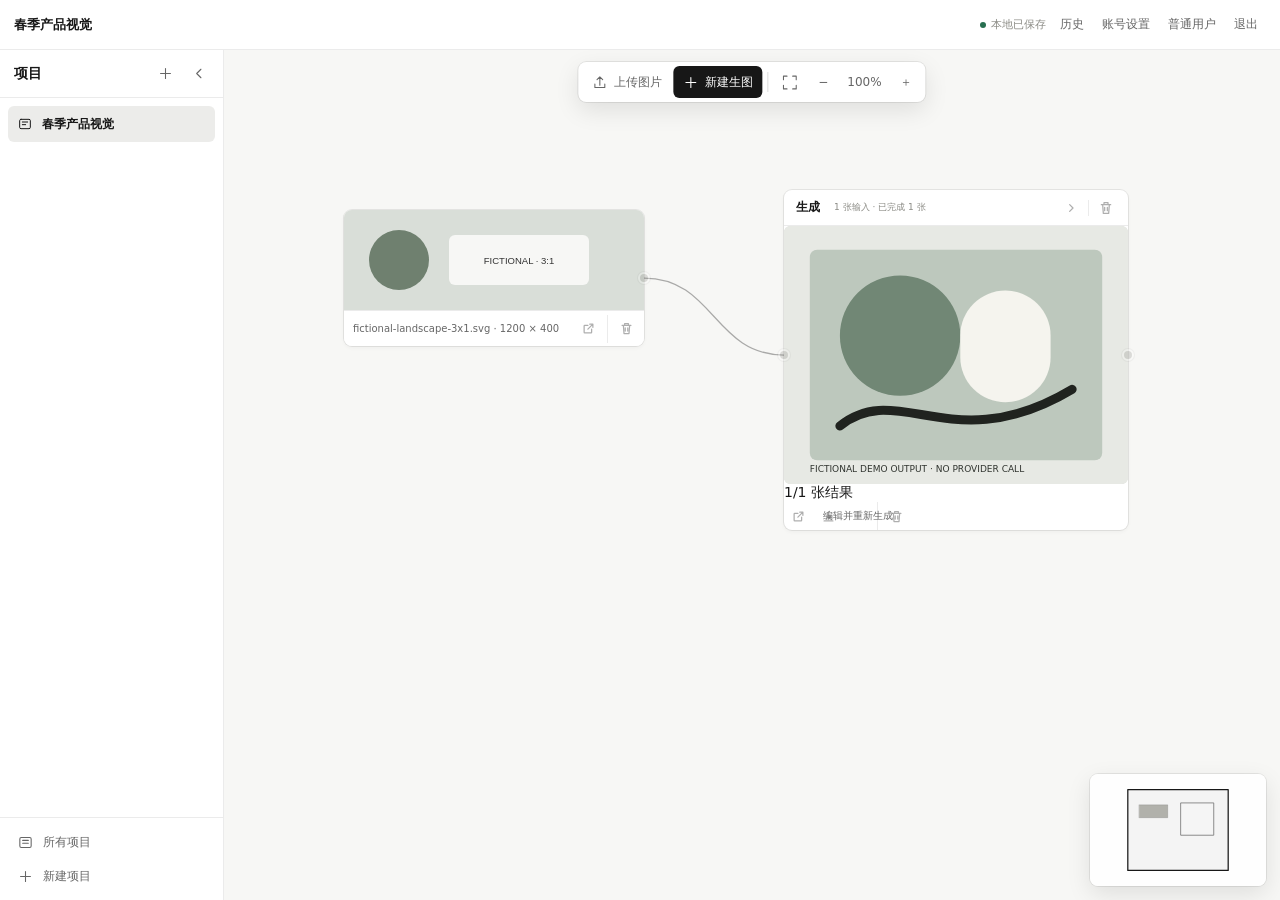
==== commit 3baff7b6: "refactor: unify generation node and results Merge the generation composer and its results into one c" ====
--- a/docs/index.html
+++ b/docs/index.html
@@ -1,5 +1,5 @@
 <!doctype html>
-<html lang="zh-CN"><head><meta charset="utf-8"><meta name="viewport" content="width=device-width,initial-scale=1"><meta name="color-scheme" content="light"><title>AI Image Hub V1 · 轻节点画布 Demo</title><link rel="icon" href="favicon.svg"><link rel="stylesheet" href="demo.css?v=native-provider-credentials-v1"></head>
+<html lang="zh-CN"><head><meta charset="utf-8"><meta name="viewport" content="width=device-width,initial-scale=1"><meta name="color-scheme" content="light"><title>AI Image Hub V1 · 轻节点画布 Demo</title><link rel="icon" href="favicon.svg"><link rel="stylesheet" href="demo.css?v=unified-generation-v1"></head>
 <body>
 <header class="bar"><div class="bar-context"><button id="projects-button" aria-controls="project-sidebar" aria-expanded="false"><svg viewBox="0 0 24 24" aria-hidden="true"><path d="M4 6h16M4 12h16M4 18h16"/></svg><span>项目</span></button><span id="project-name">春季产品视觉</span></div><span class="saved"><i></i>本地已保存</span><nav><button id="history-button">历史</button><button id="account-button">账号设置</button><button id="role-button">普通用户</button><button id="admin-button" hidden>管理</button><button>退出</button></nav></header>
 <div class="workspace" id="workspace"><div id="project-scrim" class="project-scrim" hidden></div><aside id="project-sidebar" class="project-sidebar" aria-label="项目"><header><b>项目</b><div><button data-new aria-label="新建项目" title="新建项目"><svg viewBox="0 0 24 24" aria-hidden="true"><path d="M12 5v14M5 12h14"/></svg></button><button id="sidebar-collapse" aria-label="收起项目侧栏" title="收起项目侧栏" aria-expanded="true"><svg viewBox="0 0 24 24" aria-hidden="true"><path d="m14 6-6 6 6 6"/></svg></button></div></header><nav id="project-list" aria-label="项目列表"></nav><footer><button id="all-projects"><svg viewBox="0 0 24 24" aria-hidden="true"><rect x="4" y="5" width="16" height="14" rx="2"/><path d="M8 9h8M8 13h8"/></svg><span>所有项目</span></button><button data-new><svg viewBox="0 0 24 24" aria-hidden="true"><path d="M12 5v14M5 12h14"/></svg><span>新建项目</span></button></footer></aside><main><div class="tools"><label title="上传图片"><input id="upload" type="file" accept="image/png,image/jpeg,image/webp" multiple><svg viewBox="0 0 24 24" aria-hidden="true"><path d="M12 16V4m-4 4 4-4 4 4M5 14v5h14v-5"/></svg><span>上传图片</span></label><button id="add-request" class="primary"><svg viewBox="0 0 24 24" aria-hidden="true"><path d="M12 5v14M5 12h14"/></svg><span>新建生图</span></button><i></i><button id="fit" class="icon" aria-label="适应内容"><svg viewBox="0 0 24 24" aria-hidden="true"><path d="M8 3H3v5M16 3h5v5M8 21H3v-5m13 5h5v-5"/></svg></button><button id="zoom-out" class="icon" aria-label="缩小">−</button><button id="zoom" aria-label="重置缩放">100%</button><button id="zoom-in" class="icon" aria-label="放大">＋</button></div><section id="viewport" class="viewport" tabindex="0" aria-label="虚构项目创作画布"><div id="world" class="world"><svg id="links" width="5000" height="3600" aria-hidden="true"></svg><div id="nodes"></div></div><div id="empty" class="empty"><strong>拖入图片，或新建生图</strong><span>右键画布可快速操作</span><button id="empty-request">直接新建生图</button></div></section><aside id="minimap" class="minimap" aria-label="画布缩略导航"><button id="minimap-toggle" aria-expanded="true">导航</button><svg id="minimap-map" viewBox="0 0 176 112" aria-label="节点与可见区域"></svg></aside></main></div>
@@ -10,4 +10,4 @@
 <div id="context-menu" class="context-menu" role="menu" hidden></div><div id="shortcuts" class="shortcuts" role="dialog" aria-label="画布快捷键" hidden><header><b>快捷键</b><button data-close>×</button></header><p>点击 / Shift+点击：选择 · 多选</p><p>Ctrl/Cmd+C / V：复制 · 粘贴</p><p>Ctrl/Cmd+A / Delete：全选 · 移除</p><p>0 / + / −：适应 · 缩放</p><p>? / Escape：帮助 · 取消</p></div>
 <dialog id="rename-project" aria-labelledby="rename-project-title"><form id="rename-project-form"><header class="dialog-header"><b id="rename-project-title">重命名项目</b><button type="button" data-close-rename aria-label="关闭重命名窗口"><svg viewBox="0 0 24 24" aria-hidden="true"><path d="m6 6 12 12M18 6 6 18"/></svg></button></header><label>项目名称<input id="rename-project-name" required maxlength="80" autocomplete="off"></label><footer class="dialog-footer"><button type="button" data-close-rename>取消</button><button type="submit">保存</button></footer></form></dialog>
 <dialog id="viewer" aria-labelledby="viewer-title"><header><b id="viewer-title">查看大图</b><div class="viewer-controls"><div class="viewer-zoom-controls" aria-label="缩放控制"><button id="viewer-zoom-out" aria-label="缩小图片" title="缩小图片（-）"><svg viewBox="0 0 24 24" aria-hidden="true"><path d="M5 12h14"/></svg></button><output id="viewer-zoom" aria-label="当前缩放比例">100%</output><button id="viewer-zoom-in" aria-label="放大图片" title="放大图片（+）"><svg viewBox="0 0 24 24" aria-hidden="true"><path d="M12 5v14M5 12h14"/></svg></button><button id="viewer-fit" aria-label="适应窗口" title="适应窗口（0）"><svg viewBox="0 0 24 24" aria-hidden="true"><path d="M8 4H4v4M16 4h4v4M20 16v4h-4M4 16v4h4"/></svg></button><button id="viewer-actual" aria-label="按原始尺寸显示" title="100% 原始尺寸（1）">100%</button></div><div class="viewer-file-controls"><a id="viewer-original" target="_blank" rel="noopener" aria-label="打开原图" title="打开原图"><svg viewBox="0 0 24 24" aria-hidden="true"><path d="M14 5h5v5M19 5l-8 8"/><path d="M17 13v5a1 1 0 0 1-1 1H6a1 1 0 0 1-1-1V8a1 1 0 0 1 1-1h5"/></svg><span>打开原图</span></a><a id="viewer-download" download aria-label="下载原图" title="下载原图"><svg viewBox="0 0 24 24" aria-hidden="true"><path d="M12 4v11m-4-4 4 4 4-4M5 19h14"/></svg><span>下载</span></a><button id="viewer-close" aria-label="关闭查看器" title="关闭查看器"><svg viewBox="0 0 24 24" aria-hidden="true"><path d="m6 6 12 12M18 6 6 18"/></svg></button></div></div></header><div class="viewer-stage"><img alt="完整大图预览" draggable="false"></div></dialog><div id="toast" class="toast" aria-live="polite"></div>
-<script src="demo.js?v=native-provider-credentials-v1"></script></body></html>
+<script src="demo.js?v=unified-generation-v1"></script></body></html>
--- a/docs/demo.css
+++ b/docs/demo.css
@@ -54,15 +54,13 @@
 .world > svg, #nodes { position: absolute; inset: 0; }
 .world > svg { overflow: visible; pointer-events: none; }
 .world path { fill: none; stroke: rgba(23, 23, 23, 0.35); stroke-width: 1.25; vector-effect: non-scaling-stroke; }
-.world path.derived { stroke: rgba(23, 23, 23, 0.22); stroke-dasharray: 4 5; }
 .world path.temp { stroke: var(--ink); stroke-width: 1.5; }
 .world text { fill: var(--muted); font-size: 10px; font-weight: 600; }
 .empty { position: absolute; inset: 0; display: flex; flex-direction: column; align-items: center; justify-content: center; color: var(--tertiary); pointer-events: none; }
 .empty strong { color: var(--ink); font-size: 15px; font-weight: 600; }
 .empty span { margin: 4px 0 16px; font-size: 12px; }
 .empty button { height: 32px; padding: 0 11px; border: 0; border-radius: 6px; background: var(--white); box-shadow: 0 0 0 1px var(--line-strong); pointer-events: auto; }
-.node { position: absolute; overflow: visible; border-radius: 8px; background: var(--white); box-shadow: var(--node-shadow); user-select:none; -webkit-user-select:none; transition: box-shadow var(--ease), opacity var(--ease); }
-.node :is(img,.node header,.image footer,.result-state,.details){-webkit-user-drag:none;user-select:none}.node :is(textarea,input,select,[contenteditable="true"],[contenteditable=""]){user-select:text;-webkit-user-select:text}
+.node { position: absolute; overflow: visible; border-radius: 8px; background: var(--white); box-shadow: var(--node-shadow); user-select:none; -webkit-user-select:none; transition: box-shadow var(--ease), opacity var(--ease); }.node :is(textarea,input,select,[contenteditable="true"],[contenteditable=""]){user-select:text;-webkit-user-select:text}
 .node:hover, .node:focus-within { box-shadow: 0 0 0 1px var(--line-strong), 0 4px 12px rgba(0, 0, 0, 0.06); }
 .node header, .image footer { display: flex; align-items: center; justify-content: space-between; user-select: none; cursor: grab; }
 .node header { height: 36px; padding: 0 8px 0 12px; border-bottom: 1px solid var(--line); }
@@ -70,13 +68,13 @@
 .node header small { margin-left: 7px; color: var(--tertiary); font-size: 9px; font-weight: 400; }
 .node header button, .image footer button { display: grid; place-items: center; width: 26px; height: 26px; padding: 0; border: 0; border-radius: 6px; background: transparent; color: var(--tertiary); }
 .node header button:hover, .image footer button:hover { background: var(--hover); color: var(--ink); }
-.request .body { padding: 12px; }
-.request label { display: grid; gap: 4px; margin-bottom: 8px; color: var(--muted); font-size: 11px; font-weight: 500; }
-.request label:first-of-type { color: var(--ink); font-size: 12px; font-weight: 600; }
-.request textarea, .request select { width: 100%; border: 1px solid var(--line-strong); border-radius: 6px; background: var(--white); color: var(--ink); }
-.request textarea:focus, .request select:focus { border-color: var(--focus); box-shadow: 0 0 0 1px var(--focus); outline: none; }
-.request textarea { min-height: 96px; padding: 8px 9px; resize: vertical; line-height: 1.45; }
-.request select { height: 32px; padding: 0 8px; }
+.generation-editor .body { padding: 12px; }
+.generation-editor label { display: grid; gap: 4px; margin-bottom: 8px; color: var(--muted); font-size: 11px; font-weight: 500; }
+.generation-editor label:first-of-type { color: var(--ink); font-size: 12px; font-weight: 600; }
+.generation-editor textarea, .generation-editor select { width: 100%; border: 1px solid var(--line-strong); border-radius: 6px; background: var(--white); color: var(--ink); }
+.generation-editor textarea:focus, .generation-editor select:focus { border-color: var(--focus); box-shadow: 0 0 0 1px var(--focus); outline: none; }
+.generation-editor textarea { min-height: 96px; padding: 8px 9px; resize: vertical; line-height: 1.45; }
+.generation-editor select { height: 32px; padding: 0 8px; }
 .settings { display: grid; grid-template-columns: minmax(0, 1fr) 76px; gap: 8px; }
 .generate { width: 100%; height: 36px; border: 0; border-radius: 6px; background: var(--ink); color: var(--white); font-size: 13px; font-weight: 600; }
 .generate:hover { background: #000; }
@@ -94,16 +92,11 @@
 .image-actions a,.image-actions button{display:inline-flex!important;align-items:center;justify-content:center;flex:0 0 28px;width:28px!important;height:28px!important;padding:0!important;border:0;border-radius:5px;color:var(--muted);background:transparent;text-decoration:none}.image-actions svg{width:15px;height:15px;pointer-events:none}.image-actions a:hover,.image-actions a:focus-visible,.image-actions button:hover,.image-actions button:focus-visible{background:var(--hover);color:var(--ink)}.image-actions .remove-actions button:hover,.image-actions .remove-actions button:focus-visible{background:#fbedec;color:var(--red)}
 .port { position: absolute; z-index: 3; width: 12px; height: 12px; padding: 0; border: 2px solid var(--white); border-radius: 9999px; background: var(--tertiary); box-shadow: 0 0 0 1px var(--line-strong); opacity: 0.25; transition: opacity var(--ease), background var(--ease), box-shadow var(--ease); }
 .out { top: 50%; right: -6px; transform: translateY(-50%); }
-.in { top: 86px; left: -6px; }
+
 .node:hover .port, .node:focus-within .port, body.connecting .port { opacity: 1; }
 .port:hover, .port:focus-visible { background: var(--ink); box-shadow: 0 0 0 3px rgba(23, 23, 23, 0.12); opacity: 1; }
 .result-state { display: grid; place-items: center; width: 100%; height: 100%; padding: 18px; background: var(--soft); color: var(--muted); font-size: 12px; text-align: center; }
 .result-state.failed { background: #fbedec; color: var(--red); }
-.sentiments { position: absolute; bottom: -38px; left: 50%; z-index: 5; display: flex; gap: 2px; height: 32px; padding: 3px; transform: translateX(-50%); border-radius: 7px; background: var(--white); box-shadow: 0 0 0 1px var(--line), 0 8px 24px rgba(0, 0, 0, 0.1); opacity: 0; pointer-events: none; transition: opacity var(--ease); }
-.result:hover .sentiments, .result:focus-within .sentiments { opacity: 1; pointer-events: auto; }
-.sentiments button { height: 26px; padding: 0 6px; border: 0; border-radius: 5px; background: transparent; color: var(--muted); font-size: 9px; }
-.sentiments button:hover { background: var(--hover); color: var(--ink); }
-.sentiments button.selected { background: var(--ink); color: var(--white); }
 .toast { position: fixed; bottom: 20px; left: 50%; z-index: 100; max-width: calc(100vw - 24px); padding: 8px 12px; transform: translate(-50%, 8px); border-radius: 6px; background: var(--ink); color: var(--white); font-size: 11px; opacity: 0; pointer-events: none; transition: opacity var(--ease), transform var(--ease); }
 .toast.show { transform: translate(-50%, 0); opacity: 1; }
 
@@ -138,7 +131,6 @@
   .bar nav button { padding: 0 6px; }
   .tools { left: 8px; right: 8px; max-width: none; overflow: auto; transform: none; scrollbar-width: none; }
   .tools::-webkit-scrollbar { display: none; }
-  .sentiments { opacity: 1; pointer-events: auto; }
   .history { padding: 24px 12px 48px; }
   .history > header { display: block; }
   .history header button { margin-top: 12px; }
@@ -159,14 +151,13 @@
 .context-menu{min-width:168px}.shortcuts{right:14px;bottom:140px;width:min(300px,calc(100vw - 28px));font-size:12px}
 .context-menu button,.model-menu button{display:flex;align-items:center;justify-content:space-between;gap:10px;width:100%;min-height:32px;padding:6px 8px;border:0;border-radius:5px;background:transparent;text-align:left;font-size:12px}.context-menu button:hover,.model-menu button:hover:not(:disabled){background:var(--hover)}
 .model-picker{position:relative}.model-picker>[role="combobox"]{display:flex;align-items:center;justify-content:space-between;width:100%;height:32px;padding:0 8px;border:1px solid var(--line-strong);border-radius:6px;background:#fff}.model-picker>[role="combobox"] span{overflow:hidden;text-overflow:ellipsis;white-space:nowrap}.model-menu{position:absolute;top:36px;left:0;width:100%;max-height:230px;overflow:auto}.model-menu>div+div{border-top:1px solid var(--line)}.model-menu small{display:block;padding:5px 8px;color:var(--tertiary);font-size:10px}.model-menu button[aria-selected="true"]{background:var(--soft);font-weight:600}.model-menu em{color:var(--tertiary);font-size:9px;font-style:normal}
-.node.selected{outline:1.5px solid rgba(23,23,23,.68);outline-offset:2px;box-shadow:var(--raised-shadow)}.request.collapsed .body{display:none}.request.collapsed .in{top:50%;transform:translateY(-50%)}.port.request-out,.port.derived-in{pointer-events:none}.request-out{top:50%;right:-6px;transform:translateY(-50%)}.derived-in{top:50%;left:-6px;transform:translateY(-50%)}.request-heading{flex:1;min-width:0;overflow:hidden}.request-heading b,.request-heading small{min-width:0;overflow:hidden;text-overflow:ellipsis;white-space:nowrap}.request-actions{display:flex;align-items:center;flex:0 0 auto!important;gap:3px!important;line-height:0}.node header .request-actions button{display:grid;place-items:center;flex:0 0 28px;width:28px;height:28px;min-width:28px;min-height:28px;padding:0;border:0;border-radius:6px;background:transparent;color:var(--tertiary)}.request-actions svg{display:block;width:16px;height:16px}.request-actions [data-toggle][aria-expanded="false"] svg{transform:rotate(-90deg)}.request-actions i{width:1px;height:16px;background:var(--line)}.request-actions button:hover,.request-actions button:focus-visible{background:var(--hover);color:var(--ink)}.request-actions .request-remove:hover,.request-actions .request-remove:focus-visible{background:#fbedec;color:var(--red)}
+.node.selected{outline:1.5px solid rgba(23,23,23,.68);outline-offset:2px;box-shadow:var(--raised-shadow)}.generation-heading{flex:1;min-width:0;overflow:hidden}.generation-heading b,.generation-heading small{min-width:0;overflow:hidden;text-overflow:ellipsis;white-space:nowrap}.node-header-actions{display:flex;align-items:center;flex:0 0 auto!important;gap:3px!important;line-height:0}.node header .node-header-actions button{display:grid;place-items:center;flex:0 0 28px;width:28px;height:28px;min-width:28px;min-height:28px;padding:0;border:0;border-radius:6px;background:transparent;color:var(--tertiary)}.node-header-actions svg{display:block;width:16px;height:16px}.node-header-actions [data-toggle][aria-expanded="false"] svg{transform:rotate(-90deg)}.node-header-actions i{width:1px;height:16px;background:var(--line)}.node-header-actions button:hover,.node-header-actions button:focus-visible{background:var(--hover);color:var(--ink)}.node-header-actions .request-remove:hover,.node-header-actions .request-remove:focus-visible{background:#fbedec;color:var(--red)}
 .frame{background:#efefed}.frame img,.inputs img,.history-card img{object-fit:contain!important;background:#efefed}.inputs img{width:62px;height:48px}
-.details{position:absolute;top:calc(100% + 9px);left:0;z-index:8;display:grid;gap:5px;width:min(280px,100%);padding:9px;border-radius:7px;background:#fff;box-shadow:0 0 0 1px var(--line),0 8px 24px rgba(0,0,0,.1);color:var(--muted);font-size:10px}.details p{margin:0;max-height:3em;overflow:hidden;color:var(--ink)}.details button{justify-self:start;border:1px solid var(--line);border-radius:5px;background:#fff;font-size:10px}
-.minimap{position:absolute;right:14px;bottom:14px;z-index:18;overflow:hidden;border-radius:8px;background:rgba(255,255,255,.94);box-shadow:0 0 0 1px var(--line),0 8px 24px rgba(0,0,0,.1)}.minimap>button{display:none;width:100%;height:26px;border:0;border-bottom:1px solid var(--line);background:transparent;color:var(--muted);font-size:10px}.minimap svg{display:block;width:176px;height:112px;cursor:crosshair;touch-action:none}.mini-node{fill:#b8b8b2;stroke:rgba(0,0,0,.16);stroke-width:.8}.mini-node.request{fill:#fff;stroke:#777}.mini-node.result{fill:#d7e8dd}.mini-viewport{fill:rgba(23,23,23,.04);stroke:#171717;stroke-width:1.25}
+.minimap{position:absolute;right:14px;bottom:14px;z-index:18;overflow:hidden;border-radius:8px;background:rgba(255,255,255,.94);box-shadow:0 0 0 1px var(--line),0 8px 24px rgba(0,0,0,.1)}.minimap>button{display:none;width:100%;height:26px;border:0;border-bottom:1px solid var(--line);background:transparent;color:var(--muted);font-size:10px}.minimap svg{display:block;width:176px;height:112px;cursor:crosshair;touch-action:none}.mini-node{fill:#b8b8b2;stroke:rgba(0,0,0,.16);stroke-width:.8}.mini-node.generation_node{fill:#fff;stroke:#777}.mini-viewport{fill:rgba(23,23,23,.04);stroke:#171717;stroke-width:1.25}
 .shortcuts header,dialog header{display:flex;align-items:center;justify-content:space-between}.shortcuts p{margin:0;padding:6px 2px;border-top:1px solid var(--line)}.shortcuts button,dialog header button{width:28px;height:28px;border:0;border-radius:5px;background:transparent}
 dialog{border:0;padding:0;border-radius:10px}dialog::backdrop{background:rgba(10,10,10,.64)}#rename-project{width:min(380px,calc(100vw - 24px))}#rename-project form{display:grid;gap:16px;padding:16px}#rename-project label{display:grid;gap:5px;color:var(--muted);font-size:11px}#rename-project input{height:36px;padding:0 10px;border:1px solid var(--line-strong);border-radius:6px}#rename-project footer{display:flex;justify-content:flex-end;gap:8px}
 #viewer{width:min(1180px,calc(100vw - 32px));height:min(860px,calc(100vh - 32px));overflow:hidden;background:#181818;color:#fff}#viewer[open]{display:grid;grid-template-rows:auto minmax(0,1fr)}#viewer>header{min-height:48px;padding:6px 10px 6px 14px;border-bottom:1px solid rgba(255,255,255,.12);gap:8px}#viewer-title{min-width:80px;overflow:hidden;text-overflow:ellipsis;white-space:nowrap}#viewer .viewer-controls,#viewer .viewer-zoom-controls,#viewer .viewer-file-controls{display:flex;align-items:center;gap:4px}#viewer .viewer-controls{min-width:0;flex:0 1 auto;flex-wrap:wrap;justify-content:flex-end}#viewer .viewer-zoom-controls,#viewer .viewer-file-controls{flex:0 0 auto}#viewer a,#viewer header button{display:inline-flex;align-items:center;justify-content:center;gap:5px;min-width:32px;min-height:32px;padding:0 8px;border:0;border-radius:5px;background:transparent;color:#eee;font-size:11px;text-decoration:none;white-space:nowrap}#viewer header button{padding:0}#viewer output{min-width:48px;text-align:center;font-size:11px;font-variant-numeric:tabular-nums}#viewer a:hover,#viewer a:focus-visible,#viewer header button:hover,#viewer header button:focus-visible{background:rgba(255,255,255,.1)}#viewer a:focus-visible,#viewer header button:focus-visible{outline:2px solid #78a7ff;outline-offset:1px}#viewer svg{width:15px;height:15px}.viewer-stage{position:relative;min-height:0;overflow:hidden;touch-action:none;user-select:none}.viewer-stage.can-pan{cursor:grab}.viewer-stage.is-panning{cursor:grabbing}#viewer img{position:absolute;top:50%;left:50%;display:block;max-width:none;max-height:none;object-fit:contain;transform-origin:center;will-change:transform;pointer-events:none}
-@media(max-width:768px){body.drawer-open{overflow:hidden}.bar #projects-button{display:inline-flex}.bar-context>span{max-width:min(180px,28vw);color:var(--muted);font-weight:500}.project-sidebar,.workspace.sidebar-collapsed .project-sidebar{position:fixed;top:50px;bottom:0;left:0;z-index:71;width:min(280px,calc(100vw - 48px));transform:translateX(-105%);box-shadow:0 0 0 1px var(--line),0 8px 24px rgba(0,0,0,.12)}.workspace.drawer-open .project-sidebar{transform:translateX(0)}.workspace.sidebar-collapsed .project-sidebar>header{justify-content:space-between;padding:0 8px 0 14px}.workspace.sidebar-collapsed .project-sidebar>header b,.workspace.sidebar-collapsed .project-sidebar>header [data-new],.workspace.sidebar-collapsed #project-list span,.workspace.sidebar-collapsed .project-sidebar>footer span{display:initial}.workspace.sidebar-collapsed #project-list .project-rename-button{display:inline-flex}.workspace.sidebar-collapsed .project-sidebar>header div{display:flex}.workspace.sidebar-collapsed #project-list,.workspace.sidebar-collapsed .project-sidebar>footer{padding:8px}.workspace.sidebar-collapsed #project-list button,.workspace.sidebar-collapsed .project-sidebar>footer button{justify-content:flex-start;padding:0 9px}.workspace.sidebar-collapsed #sidebar-collapse svg{transform:none}#sidebar-collapse{display:none}#project-list button,.project-sidebar>footer button{min-height:44px}.project-scrim{position:fixed;inset:50px 0 0;z-index:70;display:block;background:rgba(10,10,10,.36)}.image footer{height:44px}.image-actions{height:36px}.image-actions a,.image-actions button{flex-basis:36px;width:36px!important;height:36px!important}.node header .request-actions button{flex-basis:36px;width:36px;height:36px;min-width:36px;min-height:36px}.sentiments{bottom:-46px}}
+@media(max-width:768px){body.drawer-open{overflow:hidden}.bar #projects-button{display:inline-flex}.bar-context>span{max-width:min(180px,28vw);color:var(--muted);font-weight:500}.project-sidebar,.workspace.sidebar-collapsed .project-sidebar{position:fixed;top:50px;bottom:0;left:0;z-index:71;width:min(280px,calc(100vw - 48px));transform:translateX(-105%);box-shadow:0 0 0 1px var(--line),0 8px 24px rgba(0,0,0,.12)}.workspace.drawer-open .project-sidebar{transform:translateX(0)}.workspace.sidebar-collapsed .project-sidebar>header{justify-content:space-between;padding:0 8px 0 14px}.workspace.sidebar-collapsed .project-sidebar>header b,.workspace.sidebar-collapsed .project-sidebar>header [data-new],.workspace.sidebar-collapsed #project-list span,.workspace.sidebar-collapsed .project-sidebar>footer span{display:initial}.workspace.sidebar-collapsed #project-list .project-rename-button{display:inline-flex}.workspace.sidebar-collapsed .project-sidebar>header div{display:flex}.workspace.sidebar-collapsed #project-list,.workspace.sidebar-collapsed .project-sidebar>footer{padding:8px}.workspace.sidebar-collapsed #project-list button,.workspace.sidebar-collapsed .project-sidebar>footer button{justify-content:flex-start;padding:0 9px}.workspace.sidebar-collapsed #sidebar-collapse svg{transform:none}#sidebar-collapse{display:none}#project-list button,.project-sidebar>footer button{min-height:44px}.project-scrim{position:fixed;inset:50px 0 0;z-index:70;display:block;background:rgba(10,10,10,.36)}.image footer{height:44px}.image-actions{height:36px}.image-actions a,.image-actions button{flex-basis:36px;width:36px!important;height:36px!important}.node header .node-header-actions button{flex-basis:36px;width:36px;height:36px;min-width:36px;min-height:36px}}
 @media(max-width:420px){.minimap{right:8px;bottom:8px}.minimap>button{display:block}.minimap svg{width:144px;height:92px}.shortcuts{right:8px;bottom:44px}#viewer{width:calc(100vw - 12px);height:calc(100dvh - 12px)}#viewer>header{align-items:flex-start;padding:6px;gap:4px}#viewer-title{max-width:64px;padding:9px 2px;font-size:11px}#viewer .viewer-controls{gap:2px}#viewer a,#viewer header button{min-width:36px;min-height:36px;padding:0 5px}#viewer output{min-width:42px}#viewer a span{display:none}}
 
 /* Visual selector parity */
@@ -179,3 +170,50 @@
 @media (prefers-reduced-motion: reduce) {
   *, *::before, *::after { animation-duration: 0.01ms !important; animation-iteration-count: 1 !important; transition-duration: 0.01ms !important; }
 }
+
+/* Unified generation node: one card owns the composer, the batch and the results */
+.generation { width: 344px; }
+.generation-heading { display: flex; align-items: center; gap: 7px; flex: 1; min-width: 0; overflow: hidden; }
+.generation-heading b { flex: 0 0 auto; }
+.generation-heading small { flex: 0 1 auto; min-width: 0; overflow: hidden; text-overflow: ellipsis; white-space: nowrap; }
+.dirty-flag { flex: 0 0 auto; padding: 1px 6px; border-radius: 9999px; background: var(--hover); color: var(--muted); font-size: 9px; font-style: normal; font-weight: 600; }
+.generation-body { position: relative; }
+.generation-body > .in { top: 50%; left: -6px; transform: translateY(-50%); }
+.generation-media { position: relative; }
+.generation-media:empty { display: none; }
+.result-grid { display: grid; grid-template-columns: repeat(2, minmax(0, 1fr)); gap: 6px; padding: 8px; }
+.result-grid.single { grid-template-columns: minmax(0, 1fr); padding: 0; }
+.result-grid[data-count="3"] { grid-template-columns: repeat(3, minmax(0, 1fr)); }
+.result-tile { position: relative; overflow: visible; border-radius: 6px; background: #efefed; transition: box-shadow var(--ease); }
+.result-grid:not(.single) .result-tile { aspect-ratio: 1 / 1; }
+.result-grid.single .result-tile { aspect-ratio: var(--media-ratio, 4 / 3); border-radius: 8px; }
+.result-tile > img, .result-tile > .result-state { border-radius: 6px; }
+.result-tile > img { display: block; width: 100%; height: 100%; background: #efefed; object-fit: contain; }
+.result-tile.ready:hover { box-shadow: inset 0 0 0 2px rgba(23, 23, 23, 0.22); }
+.result-tile.primary { box-shadow: inset 0 0 0 2px rgba(23, 23, 23, 0.72); }
+.result-tile.attention { animation: tile-attention 1.5s var(--ease); }
+@keyframes tile-attention {
+  0%, 100% { box-shadow: inset 0 0 0 2px rgba(23, 23, 23, 0.16); }
+  40% { box-shadow: inset 0 0 0 3px rgba(23, 23, 23, 0.72); }
+}
+.primary-tag { position: absolute; left: 5px; bottom: 5px; padding: 1px 6px; border-radius: 9999px; background: rgba(23, 23, 23, 0.82); color: var(--white); font-size: 9px; font-weight: 600; }
+.tile-port { top: 50%; right: -6px; transform: translateY(-50%); }
+.batch-progress { display: flex; align-items: center; gap: 7px; padding: 7px 10px; border-top: 1px solid var(--line); color: var(--muted); font-size: 11px; }
+.batch-progress .spinner { flex: 0 0 13px; width: 13px; height: 13px; border: 1.5px solid rgba(23,23,23,.18); border-top-color: var(--ink); border-radius: 9999px; animation: spin .9s linear infinite; }
+@keyframes spin { to { transform: rotate(360deg); } }
+.batch-progress > span:not(.spinner) { flex: 0 1 auto; min-width: 0; overflow: hidden; text-overflow: ellipsis; white-space: nowrap; }
+.progress-track { flex: 1 1 auto; min-width: 24px; height: 2px; overflow: hidden; border-radius: 9999px; background: rgba(0, 0, 0, 0.08); }
+.progress-track b { display: block; height: 100%; background: var(--ink); transition: width var(--ease); }
+.generation-error { display: flex; align-items: center; gap: 8px; margin: 0; padding: 7px 10px; border-top: 1px solid var(--line); background: #fbedec; color: var(--red); font-size: 11px; }
+.generation-error span { flex: 1 1 auto; min-width: 0; }
+.generation-error .retry-action { flex: 0 0 auto; height: 24px; padding: 0 8px; border: 0; border-radius: 5px; background: var(--white); color: var(--red); font-size: 10px; }
+.dirty-note { margin: 0 0 8px; padding: 6px 8px; border-radius: 6px; background: var(--hover); color: var(--muted); font-size: 11px; }
+.sentiment-row { display: flex; align-items: center; justify-content: space-between; gap: 8px; margin-bottom: 8px; color: var(--muted); font-size: 11px; }
+.sentiment-group { display: flex; gap: 2px; }
+.sentiment-group button { height: 26px; padding: 0 7px; border: 1px solid var(--line-strong); border-radius: 5px; background: var(--white); color: var(--muted); font-size: 10px; }
+.sentiment-group button.selected { border-color: var(--ink); background: var(--ink); color: var(--white); font-weight: 600; }
+.generation-rail { gap: 6px; }
+.edit-action { flex: 0 0 auto !important; width: auto !important; padding: 0 8px !important; color: var(--muted); font-size: 10px !important; white-space: nowrap; }
+.edit-action:hover, .edit-action:focus-visible { background: var(--hover); color: var(--ink); }
+.image-actions button:disabled { color: var(--disabled); }
+.inputs li.missing { display: grid; place-items: center; width: 62px; height: 48px; color: var(--tertiary); font-size: 9px; text-align: center; }
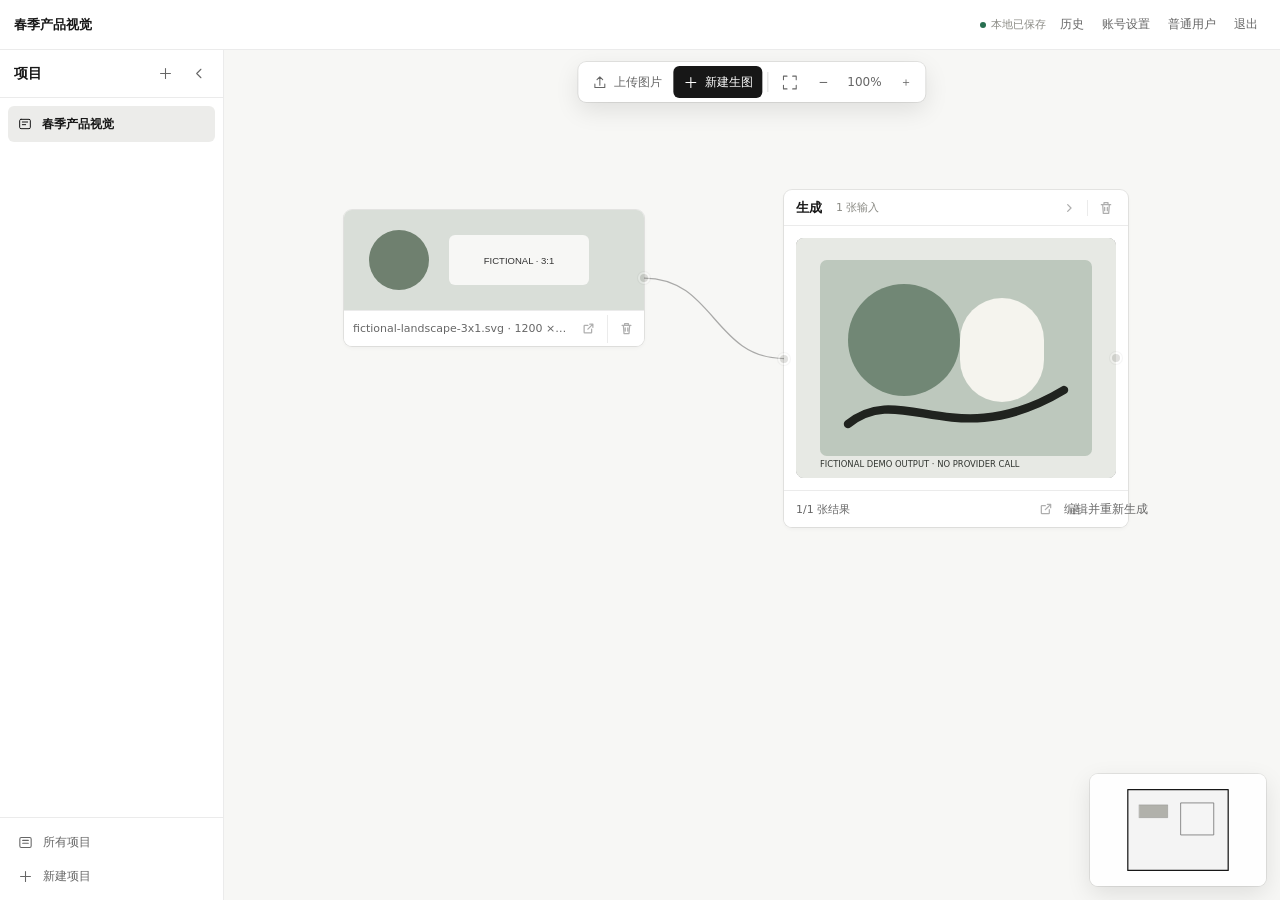
==== commit 44321cc9: "fix: unify generation card ui and repair node rendering" ====
--- a/docs/index.html
+++ b/docs/index.html
@@ -1,13 +1,13 @@
 <!doctype html>
-<html lang="zh-CN"><head><meta charset="utf-8"><meta name="viewport" content="width=device-width,initial-scale=1"><meta name="color-scheme" content="light"><title>AI Image Hub V1 · 轻节点画布 Demo</title><link rel="icon" href="favicon.svg"><link rel="stylesheet" href="demo.css?v=unified-generation-v1"></head>
+<html lang="zh-CN"><head><meta charset="utf-8"><meta name="viewport" content="width=device-width,initial-scale=1"><meta name="color-scheme" content="light"><title>AI Image Hub V1 · 轻节点画布 Demo</title><link rel="icon" href="favicon.svg"><link rel="stylesheet" href="demo.css?v=unified-card-v2"></head>
 <body>
 <header class="bar"><div class="bar-context"><button id="projects-button" aria-controls="project-sidebar" aria-expanded="false"><svg viewBox="0 0 24 24" aria-hidden="true"><path d="M4 6h16M4 12h16M4 18h16"/></svg><span>项目</span></button><span id="project-name">春季产品视觉</span></div><span class="saved"><i></i>本地已保存</span><nav><button id="history-button">历史</button><button id="account-button">账号设置</button><button id="role-button">普通用户</button><button id="admin-button" hidden>管理</button><button>退出</button></nav></header>
 <div class="workspace" id="workspace"><div id="project-scrim" class="project-scrim" hidden></div><aside id="project-sidebar" class="project-sidebar" aria-label="项目"><header><b>项目</b><div><button data-new aria-label="新建项目" title="新建项目"><svg viewBox="0 0 24 24" aria-hidden="true"><path d="M12 5v14M5 12h14"/></svg></button><button id="sidebar-collapse" aria-label="收起项目侧栏" title="收起项目侧栏" aria-expanded="true"><svg viewBox="0 0 24 24" aria-hidden="true"><path d="m14 6-6 6 6 6"/></svg></button></div></header><nav id="project-list" aria-label="项目列表"></nav><footer><button id="all-projects"><svg viewBox="0 0 24 24" aria-hidden="true"><rect x="4" y="5" width="16" height="14" rx="2"/><path d="M8 9h8M8 13h8"/></svg><span>所有项目</span></button><button data-new><svg viewBox="0 0 24 24" aria-hidden="true"><path d="M12 5v14M5 12h14"/></svg><span>新建项目</span></button></footer></aside><main><div class="tools"><label title="上传图片"><input id="upload" type="file" accept="image/png,image/jpeg,image/webp" multiple><svg viewBox="0 0 24 24" aria-hidden="true"><path d="M12 16V4m-4 4 4-4 4 4M5 14v5h14v-5"/></svg><span>上传图片</span></label><button id="add-request" class="primary"><svg viewBox="0 0 24 24" aria-hidden="true"><path d="M12 5v14M5 12h14"/></svg><span>新建生图</span></button><i></i><button id="fit" class="icon" aria-label="适应内容"><svg viewBox="0 0 24 24" aria-hidden="true"><path d="M8 3H3v5M16 3h5v5M8 21H3v-5m13 5h5v-5"/></svg></button><button id="zoom-out" class="icon" aria-label="缩小">−</button><button id="zoom" aria-label="重置缩放">100%</button><button id="zoom-in" class="icon" aria-label="放大">＋</button></div><section id="viewport" class="viewport" tabindex="0" aria-label="虚构项目创作画布"><div id="world" class="world"><svg id="links" width="5000" height="3600" aria-hidden="true"></svg><div id="nodes"></div></div><div id="empty" class="empty"><strong>拖入图片，或新建生图</strong><span>右键画布可快速操作</span><button id="empty-request">直接新建生图</button></div></section><aside id="minimap" class="minimap" aria-label="画布缩略导航"><button id="minimap-toggle" aria-expanded="true">导航</button><svg id="minimap-map" viewBox="0 0 176 112" aria-label="节点与可见区域"></svg></aside></main></div>
 <section class="history" id="history" hidden><header><div><small>HISTORY</small><h1>生成历史</h1><p>虚构同源演示记录，真实付费调用为 0。</p></div><button id="close-history">返回画布</button></header><div id="history-grid" class="history-grid"></div></section>
 <section class="demo-account" id="demo-account" hidden><header><div><small>ACCOUNT</small><h1>账号设置</h1><p>个人资料与密码生命周期预览。</p></div><button data-close-account>返回画布</button></header><div class="demo-account-grid"><article><h2>账号资料</h2><dl><div><dt>用户名</dt><dd id="demo-account-username">demo.user</dd></div><div><dt>角色</dt><dd id="demo-account-role">普通用户</dd></div><div><dt>部门</dt><dd>创意技术部（虚构）</dd></div><div><dt>最近登录</dt><dd>2026-04-08 09:30</dd></div></dl><label>显示名称<input id="demo-display-name" value="林演示"></label><button id="demo-save-profile">保存显示名称</button></article><article><h2>修改密码</h2><p>Demo 仅模拟成功状态，不保存或记录任何输入明文。</p><label>当前密码<input type="password" autocomplete="current-password"></label><label>新密码<input type="password" minlength="8" autocomplete="new-password"></label><label>确认新密码<input type="password" minlength="8" autocomplete="new-password"></label><button id="demo-change-password">修改密码</button></article></div></section>
-<section class="demo-admin" id="demo-admin" hidden><button class="demo-admin-menu" id="demo-admin-menu" aria-controls="demo-admin-nav" aria-expanded="false">管理菜单</button><aside id="demo-admin-nav"><b>AI Image Hub<small>系统管理 · 虚构数据</small></b><nav><button data-admin-view="overview" class="active">总览</button><button data-admin-view="users">账号</button><button data-admin-view="providers">平台与模型</button><button data-admin-view="tasks">任务与恢复</button><button data-admin-view="audit">审计记录</button></nav><button id="close-admin">← 返回项目</button></aside><main><section data-admin-panel="overview"><header><small>OVERVIEW</small><h1>总览</h1><p>以下均为明显虚构的本地预览数据。</p></header><div class="demo-metrics"><article><span>启用 / 停用账号</span><b>18 / 2</b></article><article><span>普通用户 / 管理员</span><b>17 / 3</b></article><article><span>活跃项目</span><b>26</b></article><article><span>recovery_required</span><b>2</b></article></div><div class="demo-admin-card"><h2>Provider 状态摘要</h2><p>LibTV · 3 个公开模型可用</p><p>Lovart · 1 个公开模型可用</p><p>API · 已配置 · 2 个公开模型可用</p></div></section><section data-admin-panel="users" hidden><header><small>ACCOUNTS</small><h1>账号</h1><p>搜索、分页和账号生命周期操作预览。</p><button id="demo-add-user">新增账号</button></header><div class="demo-admin-card"><table><thead><tr><th>账号</th><th>显示名称</th><th>部门</th><th>角色</th><th>状态</th><th>操作</th></tr></thead><tbody id="demo-user-rows"><tr><td>demo.user</td><td>林演示</td><td>创意技术部</td><td>普通用户</td><td>启用</td><td><button data-demo-user-action="edit">编辑</button><button data-demo-user-action="reset">重置密码</button><button data-demo-user-action="toggle">停用</button></td></tr><tr><td>admin.preview</td><td>预览管理员</td><td>平台运营部</td><td>管理员</td><td>启用</td><td>当前账号</td></tr></tbody></table></div></section><section data-admin-panel="providers" hidden><header><small>PROVIDERS</small><h1>平台与模型</h1><p>不展示真实凭据、完整地址或上游模型 ID。</p></header><div class="demo-admin-card"><label>Base URL<input placeholder="已配置；保存时重新输入完整地址"></label><label>API Key<input type="password" placeholder="已配置；留空保持不变"></label><div id="demo-model-rows"><fieldset><legend>虚构模型行</legend><input value="Studio Image（虚构）" aria-label="显示名称"><input placeholder="保存时填写执行模型 ID" aria-label="执行模型 ID"><label><input type="checkbox" checked>1:1</label><label><input type="checkbox" checked>3:4</label><select aria-label="分辨率"><option>2K</option></select></fieldset></div><button id="demo-add-model">添加模型行</button><div class="demo-native-credentials"><h2>平台凭据（虚构）</h2><p>仅模拟状态；不会保存或调用真实 Provider。</p><article><header><b>LibTV</b><span id="demo-libtv-status">未配置</span></header><label>LibTV Token<input id="demo-libtv-token" type="password" maxlength="1000" placeholder="输入 LibTV Token" autocomplete="new-password"></label><label class="demo-clear"><input id="demo-clear-libtv" type="checkbox"> 清除管理后台保存的 LibTV Token</label><button id="demo-save-libtv-credentials" type="button">保存 LibTV 凭据</button></article><article><header><b>Lovart</b><span id="demo-lovart-status">未配置</span></header><label>Access Key<input id="demo-lovart-access-key" type="password" maxlength="1000" placeholder="输入 Access Key" autocomplete="new-password"></label><label>Secret Key<input id="demo-lovart-secret-key" type="password" maxlength="1000" placeholder="输入 Secret Key" autocomplete="new-password"></label><label class="demo-clear"><input id="demo-clear-lovart" type="checkbox"> 清除管理后台保存的 Lovart 凭据对</label><button id="demo-save-lovart-credentials" type="button">保存 Lovart 凭据</button></article></div><button id="demo-save-provider">保存配置</button></div></section><section data-admin-panel="tasks" hidden><header><small>TASKS</small><h1>任务与恢复</h1><p>待恢复优先，不提供盲目重试。</p></header><div class="demo-admin-card"><table><thead><tr><th>任务</th><th>用户</th><th>项目</th><th>平台模型</th><th>状态</th><th>操作</th></tr></thead><tbody><tr><td>fict8a21</td><td>demo.user</td><td>春季产品视觉</td><td>LibTV · General</td><td>recovery_required</td><td><button id="demo-recover">查询并恢复</button><button id="demo-fail">收敛为失败</button></td></tr></tbody></table></div></section><section data-admin-panel="audit" hidden><header><small>AUDIT</small><h1>审计记录</h1><p>只追加，不导出、不删除。</p></header><div class="demo-admin-card"><table><thead><tr><th>时间</th><th>操作者</th><th>Action</th><th>安全摘要</th></tr></thead><tbody id="demo-audit-rows"><tr><td>2026-04-08 10:12</td><td>预览管理员</td><td>user.profile_updated</td><td>编辑虚构账号资料</td></tr><tr><td>2026-04-08 09:48</td><td>预览管理员</td><td>provider.api_saved</td><td>保存 API 配置；模型 2 项；密钥保持</td></tr></tbody></table></div></section></main></section>
+<section class="demo-admin" id="demo-admin" hidden><button class="demo-admin-menu" id="demo-admin-menu" aria-controls="demo-admin-nav" aria-expanded="false">管理菜单</button><aside id="demo-admin-nav"><b>AI Image Hub<small>系统管理 · 虚构数据</small></b><nav><button data-admin-view="overview" class="active">总览</button><button data-admin-view="users">账号</button><button data-admin-view="providers">平台与模型</button><button data-admin-view="tasks">任务与恢复</button><button data-admin-view="audit">审计记录</button></nav><button id="close-admin">← 返回项目</button></aside><main><section data-admin-panel="overview"><header><small>OVERVIEW</small><h1>总览</h1><p>以下均为明显虚构的本地预览数据。</p></header><div class="demo-metrics"><article><span>启用 / 停用账号</span><b>18 / 2</b></article><article><span>普通用户 / 管理员</span><b>17 / 3</b></article><article><span>活跃项目</span><b>26</b></article><article><span>recovery_required</span><b>2</b></article></div><div class="demo-admin-card"><h2>Provider 状态摘要</h2><p>LibTV · 3 个公开模型可用</p><p>Lovart · 1 个公开模型可用</p><p>API · 已配置 · 2 个公开模型可用</p></div></section><section data-admin-panel="users" hidden><header><small>ACCOUNTS</small><h1>账号</h1><p>搜索、分页和账号生命周期操作预览。</p><button id="demo-add-user">新增账号</button></header><div class="demo-admin-card"><table><thead><tr><th>账号</th><th>显示名称</th><th>部门</th><th>角色</th><th>状态</th><th>操作</th></tr></thead><tbody id="demo-user-rows"><tr><td>demo.user</td><td>林演示</td><td>创意技术部</td><td>普通用户</td><td>启用</td><td><button data-demo-user-action="edit">编辑</button><button data-demo-user-action="reset">重置密码</button><button data-demo-user-action="toggle">停用</button></td></tr><tr><td>admin.preview</td><td>预览管理员</td><td>平台运营部</td><td>管理员</td><td>启用</td><td>当前账号</td></tr></tbody></table></div></section><section data-admin-panel="providers" hidden><header><small>PROVIDERS</small><h1>平台与模型</h1><p>不展示真实凭据、完整地址或上游模型 ID。</p></header><div class="demo-admin-card"><label>Base URL<input placeholder="已配置；保存时重新输入完整地址"></label><label>API Key<input type="password" placeholder="已配置；留空保持不变"></label><div id="demo-model-rows"><fieldset class="demo-model-row"><legend>虚构模型行</legend><button type="button" class="remove-model-row" aria-label="删除模型行">移除</button><input value="Studio Image（虚构）" aria-label="显示名称"><input placeholder="保存时填写执行模型 ID" aria-label="执行模型 ID"><label><input type="checkbox" checked>1:1</label><label><input type="checkbox" checked>3:4</label><select aria-label="分辨率"><option>1K</option><option selected>2K</option><option>4K</option></select></fieldset></div><button id="demo-add-model">添加模型行</button><div class="demo-native-credentials"><h2>平台凭据（虚构）</h2><p>仅模拟状态；不会保存或调用真实 Provider。</p><article><header><b>LibTV</b><span id="demo-libtv-status">未配置</span></header><label>LibTV Token<input id="demo-libtv-token" type="password" maxlength="1000" placeholder="输入 LibTV Token" autocomplete="new-password"></label><label class="demo-clear"><input id="demo-clear-libtv" type="checkbox"> 清除管理后台保存的 LibTV Token</label><button id="demo-save-libtv-credentials" type="button">保存 LibTV 凭据</button></article><article><header><b>Lovart</b><span id="demo-lovart-status">未配置</span></header><label>Access Key<input id="demo-lovart-access-key" type="password" maxlength="1000" placeholder="输入 Access Key" autocomplete="new-password"></label><label>Secret Key<input id="demo-lovart-secret-key" type="password" maxlength="1000" placeholder="输入 Secret Key" autocomplete="new-password"></label><label class="demo-clear"><input id="demo-clear-lovart" type="checkbox"> 清除管理后台保存的 Lovart 凭据对</label><button id="demo-save-lovart-credentials" type="button">保存 Lovart 凭据</button></article></div><button id="demo-save-provider">保存配置</button></div></section><section data-admin-panel="tasks" hidden><header><small>TASKS</small><h1>任务与恢复</h1><p>待恢复优先，不提供盲目重试。</p></header><div class="demo-admin-card"><table><thead><tr><th>任务</th><th>用户</th><th>项目</th><th>平台模型</th><th>状态</th><th>操作</th></tr></thead><tbody><tr><td>fict8a21</td><td>demo.user</td><td>春季产品视觉</td><td>LibTV · General</td><td>recovery_required</td><td><button id="demo-recover">查询并恢复</button><button id="demo-fail">收敛为失败</button></td></tr></tbody></table></div></section><section data-admin-panel="audit" hidden><header><small>AUDIT</small><h1>审计记录</h1><p>只追加，不导出、不删除。</p></header><div class="demo-admin-card"><table><thead><tr><th>时间</th><th>操作者</th><th>Action</th><th>安全摘要</th></tr></thead><tbody id="demo-audit-rows"><tr><td>2026-04-08 10:12</td><td>预览管理员</td><td>user.profile_updated</td><td>编辑虚构账号资料</td></tr><tr><td>2026-04-08 09:48</td><td>预览管理员</td><td>provider.api_saved</td><td>保存 API 配置；模型 2 项；密钥保持</td></tr></tbody></table></div></section></main></section>
 <dialog id="demo-confirm" class="demo-confirm"><form method="dialog"><h2 id="demo-confirm-title">确认操作</h2><p id="demo-confirm-copy"></p><footer><button value="cancel">取消</button><button value="confirm" id="demo-confirm-action">确认</button></footer></form></dialog>
 <div id="context-menu" class="context-menu" role="menu" hidden></div><div id="shortcuts" class="shortcuts" role="dialog" aria-label="画布快捷键" hidden><header><b>快捷键</b><button data-close>×</button></header><p>点击 / Shift+点击：选择 · 多选</p><p>Ctrl/Cmd+C / V：复制 · 粘贴</p><p>Ctrl/Cmd+A / Delete：全选 · 移除</p><p>0 / + / −：适应 · 缩放</p><p>? / Escape：帮助 · 取消</p></div>
 <dialog id="rename-project" aria-labelledby="rename-project-title"><form id="rename-project-form"><header class="dialog-header"><b id="rename-project-title">重命名项目</b><button type="button" data-close-rename aria-label="关闭重命名窗口"><svg viewBox="0 0 24 24" aria-hidden="true"><path d="m6 6 12 12M18 6 6 18"/></svg></button></header><label>项目名称<input id="rename-project-name" required maxlength="80" autocomplete="off"></label><footer class="dialog-footer"><button type="button" data-close-rename>取消</button><button type="submit">保存</button></footer></form></dialog>
 <dialog id="viewer" aria-labelledby="viewer-title"><header><b id="viewer-title">查看大图</b><div class="viewer-controls"><div class="viewer-zoom-controls" aria-label="缩放控制"><button id="viewer-zoom-out" aria-label="缩小图片" title="缩小图片（-）"><svg viewBox="0 0 24 24" aria-hidden="true"><path d="M5 12h14"/></svg></button><output id="viewer-zoom" aria-label="当前缩放比例">100%</output><button id="viewer-zoom-in" aria-label="放大图片" title="放大图片（+）"><svg viewBox="0 0 24 24" aria-hidden="true"><path d="M12 5v14M5 12h14"/></svg></button><button id="viewer-fit" aria-label="适应窗口" title="适应窗口（0）"><svg viewBox="0 0 24 24" aria-hidden="true"><path d="M8 4H4v4M16 4h4v4M20 16v4h-4M4 16v4h4"/></svg></button><button id="viewer-actual" aria-label="按原始尺寸显示" title="100% 原始尺寸（1）">100%</button></div><div class="viewer-file-controls"><a id="viewer-original" target="_blank" rel="noopener" aria-label="打开原图" title="打开原图"><svg viewBox="0 0 24 24" aria-hidden="true"><path d="M14 5h5v5M19 5l-8 8"/><path d="M17 13v5a1 1 0 0 1-1 1H6a1 1 0 0 1-1-1V8a1 1 0 0 1 1-1h5"/></svg><span>打开原图</span></a><a id="viewer-download" download aria-label="下载原图" title="下载原图"><svg viewBox="0 0 24 24" aria-hidden="true"><path d="M12 4v11m-4-4 4 4 4-4M5 19h14"/></svg><span>下载</span></a><button id="viewer-close" aria-label="关闭查看器" title="关闭查看器"><svg viewBox="0 0 24 24" aria-hidden="true"><path d="m6 6 12 12M18 6 6 18"/></svg></button></div></div></header><div class="viewer-stage"><img alt="完整大图预览" draggable="false"></div></dialog><div id="toast" class="toast" aria-live="polite"></div>
-<script src="demo.js?v=unified-generation-v1"></script></body></html>
+<script src="demo.js?v=unified-card-v2"></script></body></html>
--- a/docs/demo.css
+++ b/docs/demo.css
@@ -12,9 +12,33 @@
   --green: #276f50;
   --green-soft: #eaf5ef;
   --red: #b33a32;
+  --red-soft: #fbedec;
+  --media: #efefed;
+  --disabled: #b6b6b0;
+  --disabled-bg: #deded9;
+  --disabled-ink: #85857f;
   --node-shadow: 0 0 0 1px var(--line), 0 2px 4px rgba(0, 0, 0, 0.04);
   --raised-shadow: 0 0 0 1px var(--line-strong), 0 8px 24px rgba(0, 0, 0, 0.08);
+  --shadow: 0 0 0 1px var(--line), 0 2px 4px rgba(0, 0, 0, 0.04);
+  --raised: 0 0 0 1px var(--line-strong), 0 8px 24px rgba(0, 0, 0, 0.08);
+  --menu-shadow: 0 0 0 1px var(--line), 0 8px 24px rgba(0, 0, 0, 0.12);
   --ease: 160ms ease;
+
+  /* Unified generation card: one padding baseline, one control height,
+     one icon size, one hit area and a three-step type scale. */
+  --card-pad: 12px;
+  --card-radius: 8px;
+  --control-radius: 6px;
+  --control-height: 32px;
+  --icon-size: 16px;
+  --hit-size: 28px;
+  --hit-size-touch: 36px;
+  --font-title: 13px;
+  --font-body: 12px;
+  --font-meta: 11px;
+  --weight-title: 600;
+  --weight-ui: 500;
+  --weight-meta: 400;
 }
 * { box-sizing: border-box; }
 html { font-family: Inter, "PingFang SC", "Microsoft YaHei", system-ui, sans-serif; color: var(--ink); background: var(--paper); }
@@ -84,19 +108,19 @@
 .inputs span { position: absolute; top: 3px; left: 3px; padding: 1px 4px; border-radius: 9999px; background: rgba(23, 23, 23, 0.88); color: var(--white); font-size: 8px; }
 .inputs button { position: absolute; top: 2px; right: 2px; width: 18px; height: 18px; padding: 0; border: 0; border-radius: 9999px; background: rgba(255, 255, 255, 0.94); }
 .no-input { margin: 0 0 8px; color: var(--tertiary); font-size: 10px; }
-.image .frame { display: grid; place-items: center; width: 100%; overflow: hidden; border-radius: 8px 8px 0 0; background: #efefed; }
+.image .frame { display: grid; place-items: center; width: 100%; overflow: hidden; border-radius: 8px 8px 0 0; background: var(--media); }
 .image .frame img { display: block; width: 100%; height: 100%; object-fit: contain; }
 .image footer { gap: 6px; height: 36px; padding: 0 4px 0 9px; border-top: 1px solid var(--line); border-radius: 0 0 8px 8px; background: var(--white); }
 .image footer > span { flex: 1 1 auto; min-width: 0; overflow: hidden; color: var(--muted); font-size: 10px; font-weight: 500; text-overflow: ellipsis; white-space: nowrap; }
 .image-actions { display:flex;align-items:center;flex:0 0 auto;gap:2px;height:28px }.image-actions .file-actions{display:flex;gap:2px}.image-actions .remove-actions{display:flex;margin-left:3px;padding-left:4px;border-left:1px solid var(--line)}
-.image-actions a,.image-actions button{display:inline-flex!important;align-items:center;justify-content:center;flex:0 0 28px;width:28px!important;height:28px!important;padding:0!important;border:0;border-radius:5px;color:var(--muted);background:transparent;text-decoration:none}.image-actions svg{width:15px;height:15px;pointer-events:none}.image-actions a:hover,.image-actions a:focus-visible,.image-actions button:hover,.image-actions button:focus-visible{background:var(--hover);color:var(--ink)}.image-actions .remove-actions button:hover,.image-actions .remove-actions button:focus-visible{background:#fbedec;color:var(--red)}
+.image-actions a,.image-actions button{display:inline-flex!important;align-items:center;justify-content:center;flex:0 0 28px;width:28px!important;height:28px!important;padding:0!important;border:0;border-radius:5px;color:var(--muted);background:transparent;text-decoration:none}.image-actions svg{width:15px;height:15px;pointer-events:none}.image-actions a:hover,.image-actions a:focus-visible,.image-actions button:hover,.image-actions button:focus-visible{background:var(--hover);color:var(--ink)}.image-actions .remove-actions button:hover,.image-actions .remove-actions button:focus-visible{background:var(--red-soft);color:var(--red)}
 .port { position: absolute; z-index: 3; width: 12px; height: 12px; padding: 0; border: 2px solid var(--white); border-radius: 9999px; background: var(--tertiary); box-shadow: 0 0 0 1px var(--line-strong); opacity: 0.25; transition: opacity var(--ease), background var(--ease), box-shadow var(--ease); }
 .out { top: 50%; right: -6px; transform: translateY(-50%); }
 
 .node:hover .port, .node:focus-within .port, body.connecting .port { opacity: 1; }
 .port:hover, .port:focus-visible { background: var(--ink); box-shadow: 0 0 0 3px rgba(23, 23, 23, 0.12); opacity: 1; }
 .result-state { display: grid; place-items: center; width: 100%; height: 100%; padding: 18px; background: var(--soft); color: var(--muted); font-size: 12px; text-align: center; }
-.result-state.failed { background: #fbedec; color: var(--red); }
+.result-state.failed { background: var(--red-soft); color: var(--red); }
 .toast { position: fixed; bottom: 20px; left: 50%; z-index: 100; max-width: calc(100vw - 24px); padding: 8px 12px; transform: translate(-50%, 8px); border-radius: 6px; background: var(--ink); color: var(--white); font-size: 11px; opacity: 0; pointer-events: none; transition: opacity var(--ease), transform var(--ease); }
 .toast.show { transform: translate(-50%, 0); opacity: 1; }
 
@@ -151,8 +175,8 @@
 .context-menu{min-width:168px}.shortcuts{right:14px;bottom:140px;width:min(300px,calc(100vw - 28px));font-size:12px}
 .context-menu button,.model-menu button{display:flex;align-items:center;justify-content:space-between;gap:10px;width:100%;min-height:32px;padding:6px 8px;border:0;border-radius:5px;background:transparent;text-align:left;font-size:12px}.context-menu button:hover,.model-menu button:hover:not(:disabled){background:var(--hover)}
 .model-picker{position:relative}.model-picker>[role="combobox"]{display:flex;align-items:center;justify-content:space-between;width:100%;height:32px;padding:0 8px;border:1px solid var(--line-strong);border-radius:6px;background:#fff}.model-picker>[role="combobox"] span{overflow:hidden;text-overflow:ellipsis;white-space:nowrap}.model-menu{position:absolute;top:36px;left:0;width:100%;max-height:230px;overflow:auto}.model-menu>div+div{border-top:1px solid var(--line)}.model-menu small{display:block;padding:5px 8px;color:var(--tertiary);font-size:10px}.model-menu button[aria-selected="true"]{background:var(--soft);font-weight:600}.model-menu em{color:var(--tertiary);font-size:9px;font-style:normal}
-.node.selected{outline:1.5px solid rgba(23,23,23,.68);outline-offset:2px;box-shadow:var(--raised-shadow)}.generation-heading{flex:1;min-width:0;overflow:hidden}.generation-heading b,.generation-heading small{min-width:0;overflow:hidden;text-overflow:ellipsis;white-space:nowrap}.node-header-actions{display:flex;align-items:center;flex:0 0 auto!important;gap:3px!important;line-height:0}.node header .node-header-actions button{display:grid;place-items:center;flex:0 0 28px;width:28px;height:28px;min-width:28px;min-height:28px;padding:0;border:0;border-radius:6px;background:transparent;color:var(--tertiary)}.node-header-actions svg{display:block;width:16px;height:16px}.node-header-actions [data-toggle][aria-expanded="false"] svg{transform:rotate(-90deg)}.node-header-actions i{width:1px;height:16px;background:var(--line)}.node-header-actions button:hover,.node-header-actions button:focus-visible{background:var(--hover);color:var(--ink)}.node-header-actions .request-remove:hover,.node-header-actions .request-remove:focus-visible{background:#fbedec;color:var(--red)}
-.frame{background:#efefed}.frame img,.inputs img,.history-card img{object-fit:contain!important;background:#efefed}.inputs img{width:62px;height:48px}
+.node.selected{outline:1.5px solid rgba(23,23,23,.68);outline-offset:2px;box-shadow:var(--raised-shadow)}.generation-heading{flex:1;min-width:0;overflow:hidden}.generation-heading b,.generation-heading small{min-width:0;overflow:hidden;text-overflow:ellipsis;white-space:nowrap}.node-header-actions{display:flex;align-items:center;flex:0 0 auto!important;gap:3px!important;line-height:0}.node header .node-header-actions button{display:grid;place-items:center;flex:0 0 28px;width:28px;height:28px;min-width:28px;min-height:28px;padding:0;border:0;border-radius:6px;background:transparent;color:var(--tertiary)}.node-header-actions svg{display:block;width:16px;height:16px}.node-header-actions [data-toggle][aria-expanded="false"] svg{transform:rotate(-90deg)}.node-header-actions i{width:1px;height:16px;background:var(--line)}.node-header-actions button:hover,.node-header-actions button:focus-visible{background:var(--hover);color:var(--ink)}.node-header-actions .request-remove:hover,.node-header-actions .request-remove:focus-visible{background:var(--red-soft);color:var(--red)}
+.frame{background:var(--media)}.frame img,.inputs img,.history-card img{object-fit:contain!important;background:var(--media)}.inputs img{width:62px;height:48px}
 .minimap{position:absolute;right:14px;bottom:14px;z-index:18;overflow:hidden;border-radius:8px;background:rgba(255,255,255,.94);box-shadow:0 0 0 1px var(--line),0 8px 24px rgba(0,0,0,.1)}.minimap>button{display:none;width:100%;height:26px;border:0;border-bottom:1px solid var(--line);background:transparent;color:var(--muted);font-size:10px}.minimap svg{display:block;width:176px;height:112px;cursor:crosshair;touch-action:none}.mini-node{fill:#b8b8b2;stroke:rgba(0,0,0,.16);stroke-width:.8}.mini-node.generation_node{fill:#fff;stroke:#777}.mini-viewport{fill:rgba(23,23,23,.04);stroke:#171717;stroke-width:1.25}
 .shortcuts header,dialog header{display:flex;align-items:center;justify-content:space-between}.shortcuts p{margin:0;padding:6px 2px;border-top:1px solid var(--line)}.shortcuts button,dialog header button{width:28px;height:28px;border:0;border-radius:5px;background:transparent}
 dialog{border:0;padding:0;border-radius:10px}dialog::backdrop{background:rgba(10,10,10,.64)}#rename-project{width:min(380px,calc(100vw - 24px))}#rename-project form{display:grid;gap:16px;padding:16px}#rename-project label{display:grid;gap:5px;color:var(--muted);font-size:11px}#rename-project input{height:36px;padding:0 10px;border:1px solid var(--line-strong);border-radius:6px}#rename-project footer{display:flex;justify-content:flex-end;gap:8px}
@@ -184,11 +208,11 @@
 .result-grid { display: grid; grid-template-columns: repeat(2, minmax(0, 1fr)); gap: 6px; padding: 8px; }
 .result-grid.single { grid-template-columns: minmax(0, 1fr); padding: 0; }
 .result-grid[data-count="3"] { grid-template-columns: repeat(3, minmax(0, 1fr)); }
-.result-tile { position: relative; overflow: visible; border-radius: 6px; background: #efefed; transition: box-shadow var(--ease); }
+.result-tile { position: relative; overflow: visible; border-radius: 6px; background: var(--media); transition: box-shadow var(--ease); }
 .result-grid:not(.single) .result-tile { aspect-ratio: 1 / 1; }
 .result-grid.single .result-tile { aspect-ratio: var(--media-ratio, 4 / 3); border-radius: 8px; }
 .result-tile > img, .result-tile > .result-state { border-radius: 6px; }
-.result-tile > img { display: block; width: 100%; height: 100%; background: #efefed; object-fit: contain; }
+.result-tile > img { display: block; width: 100%; height: 100%; background: var(--media); object-fit: contain; }
 .result-tile.ready:hover { box-shadow: inset 0 0 0 2px rgba(23, 23, 23, 0.22); }
 .result-tile.primary { box-shadow: inset 0 0 0 2px rgba(23, 23, 23, 0.72); }
 .result-tile.attention { animation: tile-attention 1.5s var(--ease); }
@@ -204,10 +228,9 @@
 .batch-progress > span:not(.spinner) { flex: 0 1 auto; min-width: 0; overflow: hidden; text-overflow: ellipsis; white-space: nowrap; }
 .progress-track { flex: 1 1 auto; min-width: 24px; height: 2px; overflow: hidden; border-radius: 9999px; background: rgba(0, 0, 0, 0.08); }
 .progress-track b { display: block; height: 100%; background: var(--ink); transition: width var(--ease); }
-.generation-error { display: flex; align-items: center; gap: 8px; margin: 0; padding: 7px 10px; border-top: 1px solid var(--line); background: #fbedec; color: var(--red); font-size: 11px; }
+.generation-error { display: flex; align-items: center; gap: 8px; margin: 0; padding: 7px 10px; border-top: 1px solid var(--line); background: var(--red-soft); color: var(--red); font-size: 11px; }
 .generation-error span { flex: 1 1 auto; min-width: 0; }
 .generation-error .retry-action { flex: 0 0 auto; height: 24px; padding: 0 8px; border: 0; border-radius: 5px; background: var(--white); color: var(--red); font-size: 10px; }
-.dirty-note { margin: 0 0 8px; padding: 6px 8px; border-radius: 6px; background: var(--hover); color: var(--muted); font-size: 11px; }
 .sentiment-row { display: flex; align-items: center; justify-content: space-between; gap: 8px; margin-bottom: 8px; color: var(--muted); font-size: 11px; }
 .sentiment-group { display: flex; gap: 2px; }
 .sentiment-group button { height: 26px; padding: 0 7px; border: 1px solid var(--line-strong); border-radius: 5px; background: var(--white); color: var(--muted); font-size: 10px; }
@@ -217,3 +240,156 @@
 .edit-action:hover, .edit-action:focus-visible { background: var(--hover); color: var(--ink); }
 .image-actions button:disabled { color: var(--disabled); }
 .inputs li.missing { display: grid; place-items: center; width: 62px; height: 48px; color: var(--tertiary); font-size: 9px; text-align: center; }
+
+/* ==========================================================================
+   Unified generation card
+   One card owns the composer, the batch and the results. Sections are divided
+   by 1px rules that bleed to both card edges, every horizontal element shares
+   the same 12px baseline, and the in-card type scale is limited to 13 / 12 /
+   11px so no section invents its own size, weight or grey.
+   ========================================================================== */
+
+/* --- section rules: full-bleed, and omitted on the card's last section ---- */
+/* The card header is a direct <header> child in both the workspace (class
+   .node-header) and the demo (bare element), so it is matched structurally. */
+:is(.generation-node, .generation) > header { height: 36px; padding: 0 8px 0 var(--card-pad); border-bottom: 1px solid var(--line); }
+:is(.generation-node, .generation) .generation-media:not(:empty) { border-bottom: 1px solid var(--line); }
+:is(.generation-node, .generation) .generation-editor { border-bottom: 1px solid var(--line); }
+:is(.generation-node, .generation) .generation-body:last-child .generation-media:not(:empty),
+:is(.generation-node, .generation) .generation-body:last-child .generation-editor { border-bottom: 0; }
+:is(.generation-node, .generation):not(.expanded):not(.has-results) > header { border-bottom: 0; }
+/* Corner safety: the last filled section carries the card's bottom radius so
+   no rule or fill can square off the rounded frame. */
+:is(.generation-node, .generation) .generation-body:last-child .generation-media:not(:empty) > :last-child { border-radius: 0 0 var(--card-radius) var(--card-radius); }
+:is(.generation-node, .generation) .generation-error,
+:is(.generation-node, .generation) .batch-progress { border-radius: 0 0 var(--card-radius) var(--card-radius); }
+
+/* --- header: title at 13/600, input count at 11/400 ----------------------- */
+:is(.generation-node, .generation) .generation-heading span,
+:is(.generation-node, .generation) .generation-heading b { font-size: var(--font-title); font-weight: var(--weight-title); }
+:is(.generation-node, .generation) .generation-heading small { color: var(--tertiary); font-size: var(--font-meta); font-weight: var(--weight-meta); }
+:is(.generation-node, .generation) .dirty-flag { padding: 2px 6px; border-radius: 9999px; background: var(--hover); color: var(--muted); font-size: var(--font-meta); font-style: normal; font-weight: var(--weight-ui); }
+:is(.generation-node, .generation) .node-header-actions { gap: 4px !important; }
+:is(.generation-node, .generation) .node-header-actions button { flex: 0 0 var(--hit-size); width: var(--hit-size); height: var(--hit-size); min-width: var(--hit-size); min-height: var(--hit-size); border-radius: var(--control-radius); }
+:is(.generation-node, .generation) .node-header-actions svg { width: var(--icon-size); height: var(--icon-size); }
+:is(.generation-node, .generation) .node-header-actions i,
+:is(.generation-node, .generation) .request-action-divider { flex: 0 0 1px; width: 1px; height: var(--icon-size); background: var(--line); }
+
+/* --- editor: one 12px baseline for every control -------------------------- */
+:is(.generation-node, .generation) .generation-editor { padding: var(--card-pad); }
+:is(.generation-node, .generation) .generation-editor label { gap: 5px; margin-bottom: var(--card-pad); color: var(--muted); font-size: var(--font-body); font-weight: var(--weight-ui); }
+:is(.generation-node, .generation) .generation-editor label:first-of-type { color: var(--muted); font-size: var(--font-body); font-weight: var(--weight-ui); }
+:is(.generation-node, .generation) .prompt-label { color: var(--ink) !important; font-size: var(--font-body) !important; font-weight: var(--weight-title) !important; }
+:is(.generation-node, .generation) .generation-editor textarea,
+:is(.generation-node, .generation) .generation-editor select,
+:is(.generation-node, .generation) .selector-trigger { border-radius: var(--control-radius); font-size: var(--font-body); font-weight: var(--weight-ui); }
+:is(.generation-node, .generation) .generation-editor textarea { min-height: 92px; padding: 8px 10px; }
+:is(.generation-node, .generation) .generation-editor select { height: var(--control-height); padding: 0 26px 0 10px; }
+:is(.generation-node, .generation) .selector-trigger { height: var(--control-height); padding: 0 10px; }
+:is(.generation-node, .generation) .selector-trigger svg { width: var(--icon-size); height: var(--icon-size); }
+:is(.generation-node, .generation) .request-settings { gap: 8px; }
+:is(.generation-node, .generation) .generate,
+:is(.generation-node, .generation) .generate-button { height: 36px; margin-top: 2px; border-radius: var(--control-radius); font-size: var(--font-title); font-weight: var(--weight-title); }
+:is(.generation-node, .generation) .generate:disabled,
+:is(.generation-node, .generation) .generate-button:disabled { background: var(--disabled-bg); color: var(--disabled-ink); }
+:is(.generation-node, .generation) .no-inputs,
+:is(.generation-node, .generation) .no-input { margin: 0 0 var(--card-pad); font-size: var(--font-meta); font-weight: var(--weight-meta); }
+:is(.generation-node, .generation) .more-settings,
+:is(.generation-node, .generation) .unavailable-model { margin-bottom: var(--card-pad); font-size: var(--font-meta); }
+
+/* --- reference thumbnails: index, image and remove share one system ------- */
+:is(.generation-node, .generation) .request-inputs,
+:is(.generation-node, .generation) .inputs { gap: 8px; margin: 0 0 var(--card-pad); padding: 0; }
+:is(.generation-node, .generation) .request-inputs li,
+:is(.generation-node, .generation) .inputs li { flex: 0 0 76px; border-radius: var(--control-radius); }
+:is(.generation-node, .generation) .request-inputs img,
+:is(.generation-node, .generation) .inputs img { width: 76px; height: 58px; }
+:is(.generation-node, .generation) .input-index,
+:is(.generation-node, .generation) .inputs span { top: auto; bottom: 4px; left: 4px; padding: 2px 5px; border-radius: 9999px; background: rgba(23, 23, 23, 0.82); color: var(--white); font-size: var(--font-meta); font-weight: var(--weight-ui); line-height: 1.3; }
+:is(.generation-node, .generation) .request-inputs button,
+:is(.generation-node, .generation) .inputs button { top: 0; right: 0; display: grid; place-items: center; width: var(--hit-size); height: var(--hit-size); padding: 0; border: 0; border-radius: var(--control-radius); background: radial-gradient(circle at center, rgba(255, 255, 255, 0.94) 0 10px, transparent 10px); color: var(--ink); font-size: var(--font-meta); font-weight: var(--weight-ui); line-height: 1; }
+:is(.generation-node, .generation) .request-inputs button:hover,
+:is(.generation-node, .generation) .request-inputs button:focus-visible,
+:is(.generation-node, .generation) .inputs button:hover,
+:is(.generation-node, .generation) .inputs button:focus-visible { background: radial-gradient(circle at center, var(--red-soft) 0 10px, transparent 10px); color: var(--red); }
+:is(.generation-node, .generation) .request-inputs li.missing,
+:is(.generation-node, .generation) .inputs li.missing { width: 76px; height: 58px; font-size: var(--font-meta); font-weight: var(--weight-ui); }
+:is(.generation-node, .generation) .request-inputs li.missing > span,
+:is(.generation-node, .generation) .inputs li.missing > span { position: static; top: auto; left: auto; padding: 0 6px; background: transparent; color: var(--tertiary); font-size: var(--font-meta); }
+
+/* --- editor status blocks ------------------------------------------------- */
+:is(.generation-node, .generation) .sentiment-row { margin-bottom: var(--card-pad); font-size: var(--font-meta); font-weight: var(--weight-ui); }
+:is(.generation-node, .generation) .sentiment-group button { height: var(--hit-size); padding: 0 9px; border-radius: var(--control-radius); font-size: var(--font-meta); font-weight: var(--weight-ui); }
+
+/* --- results: one radius, one gap, one primary marker --------------------- */
+:is(.generation-node, .generation) .result-grid { gap: 8px; padding: var(--card-pad); }
+:is(.generation-node, .generation) .result-grid.single { padding: var(--card-pad); }
+:is(.generation-node, .generation) .result-tile,
+:is(.generation-node, .generation) .result-tile > img,
+:is(.generation-node, .generation) .result-tile > .result-state { border-radius: var(--card-radius); }
+:is(.generation-node, .generation) .result-state strong { font-size: var(--font-body); font-weight: var(--weight-title); }
+:is(.generation-node, .generation) .result-state small { font-size: var(--font-meta); font-weight: var(--weight-meta); }
+:is(.generation-node, .generation) .result-state .retry-action { height: var(--hit-size); padding: 0 9px; border-radius: var(--control-radius); font-size: var(--font-meta); font-weight: var(--weight-ui); }
+:is(.generation-node, .generation) .primary-tag { left: 6px; bottom: 6px; padding: 2px 6px; font-size: var(--font-meta); font-weight: var(--weight-ui); }
+:is(.generation-node, .generation) .batch-progress,
+:is(.generation-node, .generation) .generation-error { padding: 8px var(--card-pad); font-size: var(--font-meta); font-weight: var(--weight-ui); }
+:is(.generation-node, .generation) .generation-error .retry-action { height: var(--hit-size); padding: 0 9px; border-radius: var(--control-radius); font-size: var(--font-meta); font-weight: var(--weight-ui); }
+
+/* --- rail: the single result readout plus secondary actions --------------- */
+:is(.generation-node, .generation) .generation-rail { display: flex; align-items: center; gap: 8px; height: 36px; padding: 0 8px 0 var(--card-pad); border-radius: 0 0 var(--card-radius) var(--card-radius); background: var(--white); }
+:is(.generation-node, .generation) .generation-rail .rail-meta,
+:is(.generation-node, .generation) .generation-rail > span { flex: 1 1 auto; min-width: 0; overflow: hidden; color: var(--muted); font-size: var(--font-meta); font-weight: var(--weight-ui); text-overflow: ellipsis; white-space: nowrap; }
+:is(.generation-node, .generation) .generation-rail .image-actions,
+:is(.generation-node, .generation) .generation-rail .node-action-rail { margin-left: auto; }
+:is(.generation-node, .generation) .node-action-rail a,
+:is(.generation-node, .generation) .node-action-rail button { flex: 0 0 var(--hit-size); width: var(--hit-size); height: var(--hit-size); border-radius: var(--control-radius); }
+:is(.generation-node, .generation) .node-action-rail svg { width: var(--icon-size); height: var(--icon-size); }
+:is(.generation-node, .generation) .node-action-rail .retry-action { flex-basis: auto; width: auto; padding: 0 9px; font-size: var(--font-meta); }
+:is(.generation-node, .generation) .edit-action { flex: 0 0 auto !important; width: auto !important; padding: 0 10px !important; color: var(--muted); font-size: var(--font-body) !important; font-weight: var(--weight-ui); white-space: nowrap; }
+:is(.generation-node, .generation) .edit-action:hover,
+:is(.generation-node, .generation) .edit-action:focus-visible { background: var(--hover); color: var(--ink); }
+
+/* The reference-image card keeps the same 11px floor for its secondary label
+   so the two card types never disagree on type size. */
+.image-node-bar > span,
+.image footer > span { font-size: var(--font-meta); font-weight: var(--weight-ui); }
+.image-node-bar .node-action-rail a,
+.image-node-bar .node-action-rail button { border-radius: var(--control-radius); }
+
+/* --- touch targets -------------------------------------------------------- */
+@media (max-width: 768px) {
+  :is(.generation-node, .generation) .node-header-actions button,
+  :is(.generation-node, .generation) .node-action-rail a,
+  :is(.generation-node, .generation) .node-action-rail button,
+  :is(.generation-node, .generation) .request-inputs button,
+  :is(.generation-node, .generation) .inputs button,
+  :is(.generation-node, .generation) .sentiment-group button {
+    flex: 0 0 var(--hit-size-touch); width: var(--hit-size-touch); height: var(--hit-size-touch);
+    min-width: var(--hit-size-touch); min-height: var(--hit-size-touch);
+  }
+  :is(.generation-node, .generation) .generation-rail { height: 44px; }
+  :is(.generation-node, .generation) .generation-editor,
+  :is(.generation-node, .generation) .result-grid { padding: var(--card-pad); }
+}
+
+/* Platform/model popover lives inside the card, so it uses the card's scale
+   instead of inventing 9px, 10px and 700. */
+:is(.generation-node, .generation) .selector-popover header b,
+:is(.generation-node, .generation) .selector-popover header strong { font-size: var(--font-title); font-weight: var(--weight-title); }
+:is(.generation-node, .generation) .selector-section > span { font-size: var(--font-meta); font-weight: var(--weight-ui); }
+:is(.generation-node, .generation) .selector-popover button { font-size: var(--font-body); font-weight: var(--weight-ui); }
+:is(.generation-node, .generation) .provider-chips button,
+:is(.generation-node, .generation) .resolution-chips button { border-radius: var(--control-radius); }
+:is(.generation-node, .generation) .model-card-grid small { font-size: var(--font-meta); font-weight: var(--weight-meta); }
+:is(.generation-node, .generation) .model-card-grid b { font-size: var(--font-body); font-weight: var(--weight-ui); }
+
+/* Demo rail reuses the image-action rail; keep its icons and radii identical to
+   the workspace rail instead of the older 15px / 5px pair. */
+:is(.generation-node, .generation) .generation-rail .image-actions a,
+:is(.generation-node, .generation) .generation-rail .image-actions button { flex: 0 0 var(--hit-size); width: var(--hit-size) !important; height: var(--hit-size) !important; border-radius: var(--control-radius); }
+:is(.generation-node, .generation) .generation-rail .image-actions svg { width: var(--icon-size); height: var(--icon-size); }
+
+/* Fictional model rows can be removed, mirroring /admin/providers. */
+.demo-admin-card .demo-model-row { flex-wrap: wrap; }
+.demo-admin-card .demo-model-row .remove-model-row { margin-left: auto; color: var(--red); }
+.demo-admin-card .demo-model-row .remove-model-row:hover { background: var(--red-soft); border-color: var(--red); }
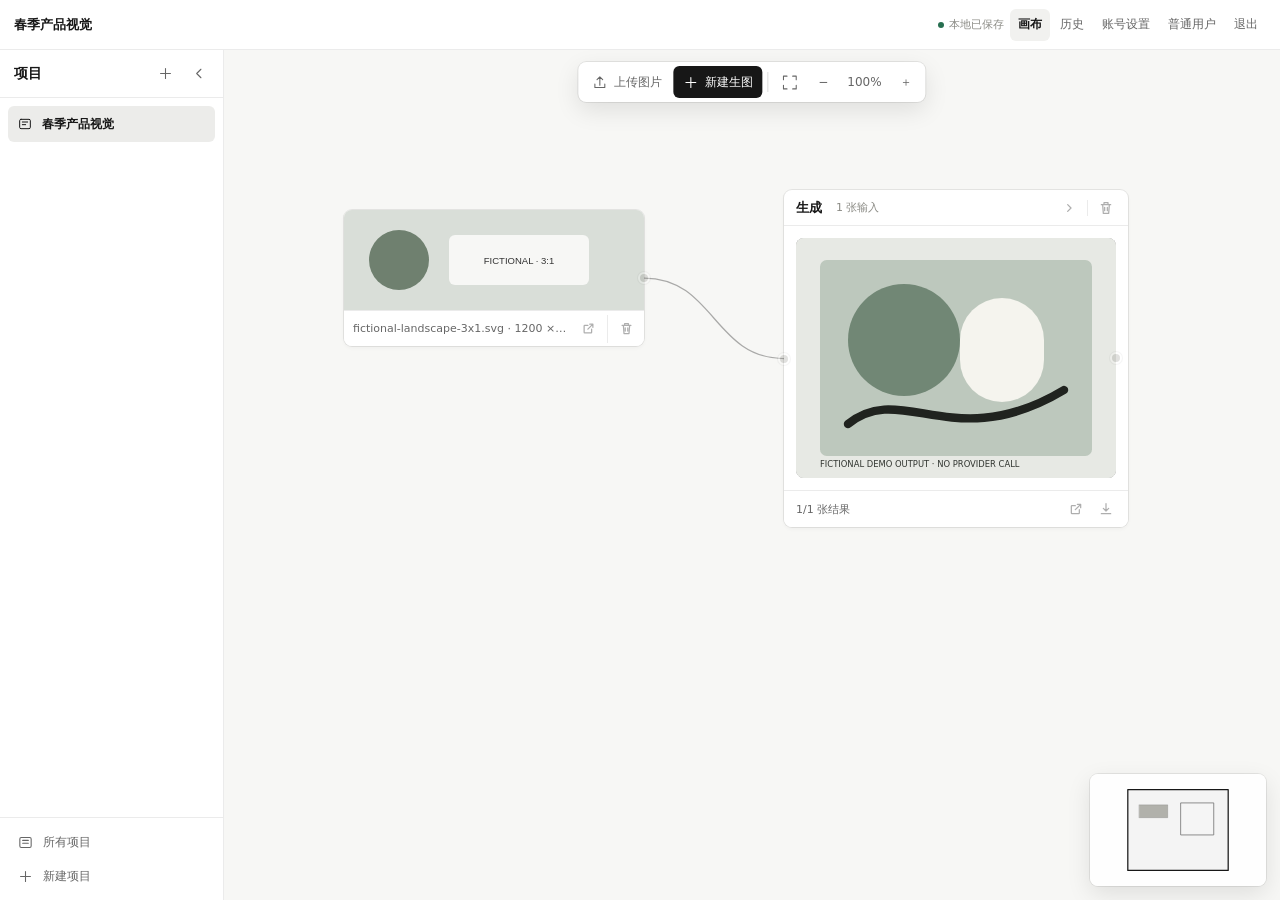
==== commit 845e5175: "feat: unify canvas return navigation Drop the redundant 「编辑并重新生成」 rail button: a single click on the" ====
--- a/docs/index.html
+++ b/docs/index.html
@@ -1,13 +1,13 @@
 <!doctype html>
-<html lang="zh-CN"><head><meta charset="utf-8"><meta name="viewport" content="width=device-width,initial-scale=1"><meta name="color-scheme" content="light"><title>AI Image Hub V1 · 轻节点画布 Demo</title><link rel="icon" href="favicon.svg"><link rel="stylesheet" href="demo.css?v=unified-card-v2"></head>
+<html lang="zh-CN"><head><meta charset="utf-8"><meta name="viewport" content="width=device-width,initial-scale=1"><meta name="color-scheme" content="light"><title>AI Image Hub V1 · 轻节点画布 Demo</title><link rel="icon" href="favicon.svg"><link rel="stylesheet" href="demo.css?v=canvas-return-nav-v1"></head>
 <body>
-<header class="bar"><div class="bar-context"><button id="projects-button" aria-controls="project-sidebar" aria-expanded="false"><svg viewBox="0 0 24 24" aria-hidden="true"><path d="M4 6h16M4 12h16M4 18h16"/></svg><span>项目</span></button><span id="project-name">春季产品视觉</span></div><span class="saved"><i></i>本地已保存</span><nav><button id="history-button">历史</button><button id="account-button">账号设置</button><button id="role-button">普通用户</button><button id="admin-button" hidden>管理</button><button>退出</button></nav></header>
+<header class="bar"><div class="bar-context"><button id="projects-button" aria-controls="project-sidebar" aria-expanded="false"><svg viewBox="0 0 24 24" aria-hidden="true"><path d="M4 6h16M4 12h16M4 18h16"/></svg><span>项目</span></button><span id="project-name">春季产品视觉</span></div><span class="saved"><i></i>本地已保存</span><nav><button id="canvas-button" aria-current="page">画布</button><button id="history-button">历史</button><button id="account-button">账号设置</button><button id="role-button">普通用户</button><button id="admin-button" hidden>管理</button><button>退出</button></nav></header>
 <div class="workspace" id="workspace"><div id="project-scrim" class="project-scrim" hidden></div><aside id="project-sidebar" class="project-sidebar" aria-label="项目"><header><b>项目</b><div><button data-new aria-label="新建项目" title="新建项目"><svg viewBox="0 0 24 24" aria-hidden="true"><path d="M12 5v14M5 12h14"/></svg></button><button id="sidebar-collapse" aria-label="收起项目侧栏" title="收起项目侧栏" aria-expanded="true"><svg viewBox="0 0 24 24" aria-hidden="true"><path d="m14 6-6 6 6 6"/></svg></button></div></header><nav id="project-list" aria-label="项目列表"></nav><footer><button id="all-projects"><svg viewBox="0 0 24 24" aria-hidden="true"><rect x="4" y="5" width="16" height="14" rx="2"/><path d="M8 9h8M8 13h8"/></svg><span>所有项目</span></button><button data-new><svg viewBox="0 0 24 24" aria-hidden="true"><path d="M12 5v14M5 12h14"/></svg><span>新建项目</span></button></footer></aside><main><div class="tools"><label title="上传图片"><input id="upload" type="file" accept="image/png,image/jpeg,image/webp" multiple><svg viewBox="0 0 24 24" aria-hidden="true"><path d="M12 16V4m-4 4 4-4 4 4M5 14v5h14v-5"/></svg><span>上传图片</span></label><button id="add-request" class="primary"><svg viewBox="0 0 24 24" aria-hidden="true"><path d="M12 5v14M5 12h14"/></svg><span>新建生图</span></button><i></i><button id="fit" class="icon" aria-label="适应内容"><svg viewBox="0 0 24 24" aria-hidden="true"><path d="M8 3H3v5M16 3h5v5M8 21H3v-5m13 5h5v-5"/></svg></button><button id="zoom-out" class="icon" aria-label="缩小">−</button><button id="zoom" aria-label="重置缩放">100%</button><button id="zoom-in" class="icon" aria-label="放大">＋</button></div><section id="viewport" class="viewport" tabindex="0" aria-label="虚构项目创作画布"><div id="world" class="world"><svg id="links" width="5000" height="3600" aria-hidden="true"></svg><div id="nodes"></div></div><div id="empty" class="empty"><strong>拖入图片，或新建生图</strong><span>右键画布可快速操作</span><button id="empty-request">直接新建生图</button></div></section><aside id="minimap" class="minimap" aria-label="画布缩略导航"><button id="minimap-toggle" aria-expanded="true">导航</button><svg id="minimap-map" viewBox="0 0 176 112" aria-label="节点与可见区域"></svg></aside></main></div>
-<section class="history" id="history" hidden><header><div><small>HISTORY</small><h1>生成历史</h1><p>虚构同源演示记录，真实付费调用为 0。</p></div><button id="close-history">返回画布</button></header><div id="history-grid" class="history-grid"></div></section>
-<section class="demo-account" id="demo-account" hidden><header><div><small>ACCOUNT</small><h1>账号设置</h1><p>个人资料与密码生命周期预览。</p></div><button data-close-account>返回画布</button></header><div class="demo-account-grid"><article><h2>账号资料</h2><dl><div><dt>用户名</dt><dd id="demo-account-username">demo.user</dd></div><div><dt>角色</dt><dd id="demo-account-role">普通用户</dd></div><div><dt>部门</dt><dd>创意技术部（虚构）</dd></div><div><dt>最近登录</dt><dd>2026-04-08 09:30</dd></div></dl><label>显示名称<input id="demo-display-name" value="林演示"></label><button id="demo-save-profile">保存显示名称</button></article><article><h2>修改密码</h2><p>Demo 仅模拟成功状态，不保存或记录任何输入明文。</p><label>当前密码<input type="password" autocomplete="current-password"></label><label>新密码<input type="password" minlength="8" autocomplete="new-password"></label><label>确认新密码<input type="password" minlength="8" autocomplete="new-password"></label><button id="demo-change-password">修改密码</button></article></div></section>
-<section class="demo-admin" id="demo-admin" hidden><button class="demo-admin-menu" id="demo-admin-menu" aria-controls="demo-admin-nav" aria-expanded="false">管理菜单</button><aside id="demo-admin-nav"><b>AI Image Hub<small>系统管理 · 虚构数据</small></b><nav><button data-admin-view="overview" class="active">总览</button><button data-admin-view="users">账号</button><button data-admin-view="providers">平台与模型</button><button data-admin-view="tasks">任务与恢复</button><button data-admin-view="audit">审计记录</button></nav><button id="close-admin">← 返回项目</button></aside><main><section data-admin-panel="overview"><header><small>OVERVIEW</small><h1>总览</h1><p>以下均为明显虚构的本地预览数据。</p></header><div class="demo-metrics"><article><span>启用 / 停用账号</span><b>18 / 2</b></article><article><span>普通用户 / 管理员</span><b>17 / 3</b></article><article><span>活跃项目</span><b>26</b></article><article><span>recovery_required</span><b>2</b></article></div><div class="demo-admin-card"><h2>Provider 状态摘要</h2><p>LibTV · 3 个公开模型可用</p><p>Lovart · 1 个公开模型可用</p><p>API · 已配置 · 2 个公开模型可用</p></div></section><section data-admin-panel="users" hidden><header><small>ACCOUNTS</small><h1>账号</h1><p>搜索、分页和账号生命周期操作预览。</p><button id="demo-add-user">新增账号</button></header><div class="demo-admin-card"><table><thead><tr><th>账号</th><th>显示名称</th><th>部门</th><th>角色</th><th>状态</th><th>操作</th></tr></thead><tbody id="demo-user-rows"><tr><td>demo.user</td><td>林演示</td><td>创意技术部</td><td>普通用户</td><td>启用</td><td><button data-demo-user-action="edit">编辑</button><button data-demo-user-action="reset">重置密码</button><button data-demo-user-action="toggle">停用</button></td></tr><tr><td>admin.preview</td><td>预览管理员</td><td>平台运营部</td><td>管理员</td><td>启用</td><td>当前账号</td></tr></tbody></table></div></section><section data-admin-panel="providers" hidden><header><small>PROVIDERS</small><h1>平台与模型</h1><p>不展示真实凭据、完整地址或上游模型 ID。</p></header><div class="demo-admin-card"><label>Base URL<input placeholder="已配置；保存时重新输入完整地址"></label><label>API Key<input type="password" placeholder="已配置；留空保持不变"></label><div id="demo-model-rows"><fieldset class="demo-model-row"><legend>虚构模型行</legend><button type="button" class="remove-model-row" aria-label="删除模型行">移除</button><input value="Studio Image（虚构）" aria-label="显示名称"><input placeholder="保存时填写执行模型 ID" aria-label="执行模型 ID"><label><input type="checkbox" checked>1:1</label><label><input type="checkbox" checked>3:4</label><select aria-label="分辨率"><option>1K</option><option selected>2K</option><option>4K</option></select></fieldset></div><button id="demo-add-model">添加模型行</button><div class="demo-native-credentials"><h2>平台凭据（虚构）</h2><p>仅模拟状态；不会保存或调用真实 Provider。</p><article><header><b>LibTV</b><span id="demo-libtv-status">未配置</span></header><label>LibTV Token<input id="demo-libtv-token" type="password" maxlength="1000" placeholder="输入 LibTV Token" autocomplete="new-password"></label><label class="demo-clear"><input id="demo-clear-libtv" type="checkbox"> 清除管理后台保存的 LibTV Token</label><button id="demo-save-libtv-credentials" type="button">保存 LibTV 凭据</button></article><article><header><b>Lovart</b><span id="demo-lovart-status">未配置</span></header><label>Access Key<input id="demo-lovart-access-key" type="password" maxlength="1000" placeholder="输入 Access Key" autocomplete="new-password"></label><label>Secret Key<input id="demo-lovart-secret-key" type="password" maxlength="1000" placeholder="输入 Secret Key" autocomplete="new-password"></label><label class="demo-clear"><input id="demo-clear-lovart" type="checkbox"> 清除管理后台保存的 Lovart 凭据对</label><button id="demo-save-lovart-credentials" type="button">保存 Lovart 凭据</button></article></div><button id="demo-save-provider">保存配置</button></div></section><section data-admin-panel="tasks" hidden><header><small>TASKS</small><h1>任务与恢复</h1><p>待恢复优先，不提供盲目重试。</p></header><div class="demo-admin-card"><table><thead><tr><th>任务</th><th>用户</th><th>项目</th><th>平台模型</th><th>状态</th><th>操作</th></tr></thead><tbody><tr><td>fict8a21</td><td>demo.user</td><td>春季产品视觉</td><td>LibTV · General</td><td>recovery_required</td><td><button id="demo-recover">查询并恢复</button><button id="demo-fail">收敛为失败</button></td></tr></tbody></table></div></section><section data-admin-panel="audit" hidden><header><small>AUDIT</small><h1>审计记录</h1><p>只追加，不导出、不删除。</p></header><div class="demo-admin-card"><table><thead><tr><th>时间</th><th>操作者</th><th>Action</th><th>安全摘要</th></tr></thead><tbody id="demo-audit-rows"><tr><td>2026-04-08 10:12</td><td>预览管理员</td><td>user.profile_updated</td><td>编辑虚构账号资料</td></tr><tr><td>2026-04-08 09:48</td><td>预览管理员</td><td>provider.api_saved</td><td>保存 API 配置；模型 2 项；密钥保持</td></tr></tbody></table></div></section></main></section>
+<section class="history" id="history" hidden><header><div><small>HISTORY</small><h1>生成历史</h1><p>虚构同源演示记录，真实付费调用为 0。</p></div></header><div id="history-grid" class="history-grid"></div></section>
+<section class="demo-account" id="demo-account" hidden><header><div><small>ACCOUNT</small><h1>账号设置</h1><p>个人资料与密码生命周期预览。</p></div></header><div class="demo-account-grid"><article><h2>账号资料</h2><dl><div><dt>用户名</dt><dd id="demo-account-username">demo.user</dd></div><div><dt>角色</dt><dd id="demo-account-role">普通用户</dd></div><div><dt>部门</dt><dd>创意技术部（虚构）</dd></div><div><dt>最近登录</dt><dd>2026-04-08 09:30</dd></div></dl><label>显示名称<input id="demo-display-name" value="林演示"></label><button id="demo-save-profile">保存显示名称</button></article><article><h2>修改密码</h2><p>Demo 仅模拟成功状态，不保存或记录任何输入明文。</p><label>当前密码<input type="password" autocomplete="current-password"></label><label>新密码<input type="password" minlength="8" autocomplete="new-password"></label><label>确认新密码<input type="password" minlength="8" autocomplete="new-password"></label><button id="demo-change-password">修改密码</button></article></div></section>
+<section class="demo-admin" id="demo-admin" hidden><button class="demo-admin-menu" id="demo-admin-menu" aria-controls="demo-admin-nav" aria-expanded="false">管理菜单</button><aside id="demo-admin-nav"><b>AI Image Hub<small>系统管理 · 虚构数据</small></b><nav><button data-admin-view="overview" class="active">总览</button><button data-admin-view="users">账号</button><button data-admin-view="providers">平台与模型</button><button data-admin-view="tasks">任务与恢复</button><button data-admin-view="audit">审计记录</button></nav></aside><main><section data-admin-panel="overview"><header><small>OVERVIEW</small><h1>总览</h1><p>以下均为明显虚构的本地预览数据。</p></header><div class="demo-metrics"><article><span>启用 / 停用账号</span><b>18 / 2</b></article><article><span>普通用户 / 管理员</span><b>17 / 3</b></article><article><span>活跃项目</span><b>26</b></article><article><span>recovery_required</span><b>2</b></article></div><div class="demo-admin-card"><h2>Provider 状态摘要</h2><p>LibTV · 3 个公开模型可用</p><p>Lovart · 1 个公开模型可用</p><p>API · 已配置 · 2 个公开模型可用</p></div></section><section data-admin-panel="users" hidden><header><small>ACCOUNTS</small><h1>账号</h1><p>搜索、分页和账号生命周期操作预览。</p><button id="demo-add-user">新增账号</button></header><div class="demo-admin-card"><table><thead><tr><th>账号</th><th>显示名称</th><th>部门</th><th>角色</th><th>状态</th><th>操作</th></tr></thead><tbody id="demo-user-rows"><tr><td>demo.user</td><td>林演示</td><td>创意技术部</td><td>普通用户</td><td>启用</td><td><button data-demo-user-action="edit">编辑</button><button data-demo-user-action="reset">重置密码</button><button data-demo-user-action="toggle">停用</button></td></tr><tr><td>admin.preview</td><td>预览管理员</td><td>平台运营部</td><td>管理员</td><td>启用</td><td>当前账号</td></tr></tbody></table></div></section><section data-admin-panel="providers" hidden><header><small>PROVIDERS</small><h1>平台与模型</h1><p>不展示真实凭据、完整地址或上游模型 ID。</p></header><div class="demo-admin-card"><label>Base URL<input placeholder="已配置；保存时重新输入完整地址"></label><label>API Key<input type="password" placeholder="已配置；留空保持不变"></label><div id="demo-model-rows"><fieldset class="demo-model-row"><legend>虚构模型行</legend><button type="button" class="remove-model-row" aria-label="删除模型行">移除</button><input value="Studio Image（虚构）" aria-label="显示名称"><input placeholder="保存时填写执行模型 ID" aria-label="执行模型 ID"><label><input type="checkbox" checked>1:1</label><label><input type="checkbox" checked>3:4</label><select aria-label="分辨率"><option>1K</option><option selected>2K</option><option>4K</option></select></fieldset></div><button id="demo-add-model">添加模型行</button><div class="demo-native-credentials"><h2>平台凭据（虚构）</h2><p>仅模拟状态；不会保存或调用真实 Provider。</p><article><header><b>LibTV</b><span id="demo-libtv-status">未配置</span></header><label>LibTV Token<input id="demo-libtv-token" type="password" maxlength="1000" placeholder="输入 LibTV Token" autocomplete="new-password"></label><label class="demo-clear"><input id="demo-clear-libtv" type="checkbox"> 清除管理后台保存的 LibTV Token</label><button id="demo-save-libtv-credentials" type="button">保存 LibTV 凭据</button></article><article><header><b>Lovart</b><span id="demo-lovart-status">未配置</span></header><label>Access Key<input id="demo-lovart-access-key" type="password" maxlength="1000" placeholder="输入 Access Key" autocomplete="new-password"></label><label>Secret Key<input id="demo-lovart-secret-key" type="password" maxlength="1000" placeholder="输入 Secret Key" autocomplete="new-password"></label><label class="demo-clear"><input id="demo-clear-lovart" type="checkbox"> 清除管理后台保存的 Lovart 凭据对</label><button id="demo-save-lovart-credentials" type="button">保存 Lovart 凭据</button></article></div><button id="demo-save-provider">保存配置</button></div></section><section data-admin-panel="tasks" hidden><header><small>TASKS</small><h1>任务与恢复</h1><p>待恢复优先，不提供盲目重试。</p></header><div class="demo-admin-card"><table><thead><tr><th>任务</th><th>用户</th><th>项目</th><th>平台模型</th><th>状态</th><th>操作</th></tr></thead><tbody><tr><td>fict8a21</td><td>demo.user</td><td>春季产品视觉</td><td>LibTV · General</td><td>recovery_required</td><td><button id="demo-recover">查询并恢复</button><button id="demo-fail">收敛为失败</button></td></tr></tbody></table></div></section><section data-admin-panel="audit" hidden><header><small>AUDIT</small><h1>审计记录</h1><p>只追加，不导出、不删除。</p></header><div class="demo-admin-card"><table><thead><tr><th>时间</th><th>操作者</th><th>Action</th><th>安全摘要</th></tr></thead><tbody id="demo-audit-rows"><tr><td>2026-04-08 10:12</td><td>预览管理员</td><td>user.profile_updated</td><td>编辑虚构账号资料</td></tr><tr><td>2026-04-08 09:48</td><td>预览管理员</td><td>provider.api_saved</td><td>保存 API 配置；模型 2 项；密钥保持</td></tr></tbody></table></div></section></main></section>
 <dialog id="demo-confirm" class="demo-confirm"><form method="dialog"><h2 id="demo-confirm-title">确认操作</h2><p id="demo-confirm-copy"></p><footer><button value="cancel">取消</button><button value="confirm" id="demo-confirm-action">确认</button></footer></form></dialog>
 <div id="context-menu" class="context-menu" role="menu" hidden></div><div id="shortcuts" class="shortcuts" role="dialog" aria-label="画布快捷键" hidden><header><b>快捷键</b><button data-close>×</button></header><p>点击 / Shift+点击：选择 · 多选</p><p>Ctrl/Cmd+C / V：复制 · 粘贴</p><p>Ctrl/Cmd+A / Delete：全选 · 移除</p><p>0 / + / −：适应 · 缩放</p><p>? / Escape：帮助 · 取消</p></div>
 <dialog id="rename-project" aria-labelledby="rename-project-title"><form id="rename-project-form"><header class="dialog-header"><b id="rename-project-title">重命名项目</b><button type="button" data-close-rename aria-label="关闭重命名窗口"><svg viewBox="0 0 24 24" aria-hidden="true"><path d="m6 6 12 12M18 6 6 18"/></svg></button></header><label>项目名称<input id="rename-project-name" required maxlength="80" autocomplete="off"></label><footer class="dialog-footer"><button type="button" data-close-rename>取消</button><button type="submit">保存</button></footer></form></dialog>
 <dialog id="viewer" aria-labelledby="viewer-title"><header><b id="viewer-title">查看大图</b><div class="viewer-controls"><div class="viewer-zoom-controls" aria-label="缩放控制"><button id="viewer-zoom-out" aria-label="缩小图片" title="缩小图片（-）"><svg viewBox="0 0 24 24" aria-hidden="true"><path d="M5 12h14"/></svg></button><output id="viewer-zoom" aria-label="当前缩放比例">100%</output><button id="viewer-zoom-in" aria-label="放大图片" title="放大图片（+）"><svg viewBox="0 0 24 24" aria-hidden="true"><path d="M12 5v14M5 12h14"/></svg></button><button id="viewer-fit" aria-label="适应窗口" title="适应窗口（0）"><svg viewBox="0 0 24 24" aria-hidden="true"><path d="M8 4H4v4M16 4h4v4M20 16v4h-4M4 16v4h4"/></svg></button><button id="viewer-actual" aria-label="按原始尺寸显示" title="100% 原始尺寸（1）">100%</button></div><div class="viewer-file-controls"><a id="viewer-original" target="_blank" rel="noopener" aria-label="打开原图" title="打开原图"><svg viewBox="0 0 24 24" aria-hidden="true"><path d="M14 5h5v5M19 5l-8 8"/><path d="M17 13v5a1 1 0 0 1-1 1H6a1 1 0 0 1-1-1V8a1 1 0 0 1 1-1h5"/></svg><span>打开原图</span></a><a id="viewer-download" download aria-label="下载原图" title="下载原图"><svg viewBox="0 0 24 24" aria-hidden="true"><path d="M12 4v11m-4-4 4 4 4-4M5 19h14"/></svg><span>下载</span></a><button id="viewer-close" aria-label="关闭查看器" title="关闭查看器"><svg viewBox="0 0 24 24" aria-hidden="true"><path d="m6 6 12 12M18 6 6 18"/></svg></button></div></div></header><div class="viewer-stage"><img alt="完整大图预览" draggable="false"></div></dialog><div id="toast" class="toast" aria-live="polite"></div>
-<script src="demo.js?v=unified-card-v2"></script></body></html>
+<script src="demo.js?v=canvas-return-nav-v1"></script></body></html>
--- a/docs/demo.css
+++ b/docs/demo.css
@@ -60,6 +60,10 @@
 .bar nav { display: flex; gap: 2px; }
 .bar nav button { height: 32px; padding: 0 8px; border: 0; border-radius: 6px; background: transparent; color: var(--muted); font-size: 12px; transition: color var(--ease), background var(--ease); }
 .bar nav button:hover { background: var(--hover); color: var(--ink); }
+/* 画布 is the one shared return-to-canvas entry, so it also reports the current
+   view instead of behaving like a dead button while the canvas is on screen. */
+.bar nav button[aria-current="page"] { background: var(--hover); color: var(--ink); font-weight: 600; }
+.bar nav button:focus-visible { outline: 2px solid var(--focus); outline-offset: 1px; }
 main { position: relative; height: calc(100vh - 50px); }
 .tools { position: absolute; top: 12px; left: 50%; z-index: 10; display: flex; align-items: center; gap: 2px; max-width: calc(100vw - 20px); padding: 4px; transform: translateX(-50%); border-radius: 8px; background: var(--white); box-shadow: 0 0 0 1px var(--line), 0 8px 24px rgba(0, 0, 0, 0.1); }
 .tools label, .tools button { display: flex; align-items: center; justify-content: center; gap: 6px; flex: 0 0 auto; height: 32px; padding: 0 9px; border: 0; border-radius: 6px; background: transparent; color: var(--muted); font-size: 12px; font-weight: 500; white-space: nowrap; transition: color var(--ease), background var(--ease); }
@@ -129,8 +133,6 @@
 .history h1 { margin: 3px 0 4px; font-size: 28px; font-weight: 600; letter-spacing: -0.025em; }
 .history header small { color: var(--tertiary); font-size: 10px; font-weight: 600; letter-spacing: 0.1em; }
 .history header p { margin: 0; color: var(--muted); font-size: 13px; }
-.history header button { height: 32px; padding: 0 10px; border: 0; border-radius: 6px; background: transparent; color: var(--muted); }
-.history header button:hover { background: var(--hover); color: var(--ink); }
 .filters { display: flex; align-items: center; gap: 0; max-width: 1312px; margin: 20px auto 12px; padding: 6px; overflow-x: auto; border-radius: 8px; background: var(--white); box-shadow: var(--node-shadow); }
 .filters input, .filters select { flex: 0 0 auto; min-width: 150px; height: 30px; padding: 0 9px; border: 0; border-right: 1px solid var(--line); border-radius: 0; background: var(--white); color: var(--muted); font-size: 11px; }
 .filters input { min-width: 200px; }
@@ -157,7 +159,6 @@
   .tools::-webkit-scrollbar { display: none; }
   .history { padding: 24px 12px 48px; }
   .history > header { display: block; }
-  .history header button { margin-top: 12px; }
   .filters { margin-right: -12px; margin-left: -12px; border-radius: 0; }
   .history-grid { grid-template-columns: 1fr; }
 }
@@ -187,7 +188,7 @@
 /* Visual selector parity */
 .visual-picker{position:relative}.selector-trigger{display:flex;align-items:center;justify-content:space-between;gap:8px;width:100%;height:32px;padding:0 8px;border:1px solid var(--line-strong);border-radius:6px;background:#fff;color:var(--ink);text-align:left}.selector-trigger span{overflow:hidden;text-overflow:ellipsis;white-space:nowrap}.selector-trigger svg{width:14px;height:14px}.selector-trigger:focus-visible,.selector-popover button:focus-visible{outline:2px solid var(--focus);outline-offset:1px}.selector-popover{position:absolute;z-index:82;top:36px;left:0;width:min(324px,calc(100vw - 32px));max-height:min(440px,calc(100vh - 48px));overflow:auto;padding:12px;border-radius:8px;background:#fff;box-shadow:0 0 0 1px var(--line),0 8px 24px rgba(0,0,0,.12)}.selector-popover header{display:flex;align-items:center;justify-content:space-between;margin-bottom:12px}.selector-popover header button{display:grid;place-items:center;width:28px;height:28px;padding:0;border:0;border-radius:5px;background:transparent}.selector-popover header svg{width:16px;height:16px}.selector-section{display:grid;gap:7px}.selector-section+.selector-section{margin-top:14px;padding-top:12px;border-top:1px solid var(--line)}.selector-section>span{color:var(--muted);font-size:11px;font-weight:600}.provider-chips,.resolution-chips{display:flex;flex-wrap:wrap;gap:6px}.provider-chips button,.resolution-chips button{min-height:32px;padding:0 10px;border:1px solid var(--line-strong);border-radius:6px;background:#fff}.provider-chips button[aria-selected="true"],.resolution-chips button[aria-checked="true"]{border:2px solid var(--ink);background:var(--soft);font-weight:600}.model-card-grid,.ratio-card-grid{display:grid;grid-template-columns:repeat(2,minmax(0,1fr));gap:7px}.model-card-grid button,.ratio-card-grid button{position:relative;display:grid;gap:4px;min-height:62px;padding:9px;border:1px solid var(--line-strong);border-radius:7px;background:#fff;text-align:left}.model-card-grid button[aria-checked="true"],.ratio-card-grid button[aria-checked="true"]{padding:8px;border:2px solid var(--ink);background:var(--soft)}.model-card-grid button:disabled{color:var(--disabled)}.model-card-grid small{color:var(--tertiary);font-size:10px}.model-card-grid b{position:absolute;top:8px;right:8px}.ratio-card-grid button{place-items:center;min-height:78px;text-align:center}.ratio-preview{display:block;width:40px;max-width:100%;max-height:36px;aspect-ratio:var(--ratio);border:1.5px solid currentColor;border-radius:2px;background:rgba(0,0,0,.025)}
 /* Fictional account and administration preview */
-.demo-account,.demo-admin{position:fixed;inset:50px 0 0;z-index:60;overflow:auto;background:var(--paper)}.demo-account{padding:32px 24px}.demo-account>header,.demo-admin main>section>header{display:flex;align-items:flex-end;justify-content:space-between;gap:20px;max-width:1100px;margin:0 auto 20px}.demo-account h1,.demo-admin h1{margin:2px 0;font-size:26px}.demo-account header p,.demo-admin header p{margin:0;color:var(--muted);font-size:12px}.demo-account header small,.demo-admin header small{color:var(--tertiary);font-size:10px;letter-spacing:.1em}.demo-account-grid{display:grid;grid-template-columns:repeat(2,minmax(0,1fr));gap:16px;max-width:1100px;margin:auto}.demo-account-grid article,.demo-admin-card{padding:16px;border-radius:8px;background:#fff;box-shadow:var(--shadow)}.demo-account-grid h2,.demo-admin-card h2{margin:0 0 14px;font-size:14px}.demo-account-grid dl{margin:0 0 16px}.demo-account-grid dl div{display:grid;grid-template-columns:100px 1fr;padding:8px 0;border-bottom:1px solid var(--line);font-size:11px}.demo-account-grid dd{margin:0}.demo-account-grid label,.demo-admin-card>label{display:grid;gap:4px;margin:10px 0;color:var(--muted);font-size:10px}.demo-account-grid input,.demo-admin-card input,.demo-admin-card select{height:34px;padding:0 8px;border:1px solid var(--line-strong);border-radius:6px;background:#fff}.demo-account-grid article>p{color:var(--muted);font-size:11px}.demo-account-grid button,.demo-admin button,.demo-confirm button{min-height:32px;padding:0 10px;border:1px solid var(--line-strong);border-radius:6px;background:#fff;font-size:11px}.demo-account-grid article>button,.demo-admin header>button:last-child,#demo-save-provider,#demo-save-libtv-credentials,#demo-save-lovart-credentials{border-color:var(--ink);background:var(--ink);color:#fff}.demo-admin{display:grid;grid-template-columns:220px minmax(0,1fr)}.demo-admin>aside{position:sticky;top:0;display:flex;flex-direction:column;height:calc(100vh - 50px);padding:16px 10px;border-right:1px solid var(--line);background:#fff}.demo-admin>aside>b{display:grid;padding:4px 10px 16px;font-size:13px}.demo-admin>aside>b small{color:var(--tertiary);font-size:9px;font-weight:400}.demo-admin>aside nav{display:grid;gap:2px}.demo-admin>aside nav button{border:0;color:var(--muted);text-align:left}.demo-admin>aside nav button.active{background:var(--ink);color:#fff}.demo-admin>aside>#close-admin{margin-top:auto;text-align:left}.demo-admin>main{min-width:0;padding:30px 24px 60px}.demo-admin main>section{max-width:1180px;margin:auto}.demo-admin main>section>header{max-width:none}.demo-admin main>section>header>button{margin-left:auto}.demo-metrics{display:grid;grid-template-columns:repeat(4,minmax(0,1fr));gap:10px;margin-bottom:16px}.demo-metrics article{display:grid;gap:10px;padding:14px;border-radius:8px;background:#fff;box-shadow:var(--shadow)}.demo-metrics span{color:var(--muted);font-size:10px}.demo-metrics b{font-size:20px}.demo-admin-card{overflow:auto}.demo-admin-card table{width:100%;border-collapse:collapse;white-space:nowrap;font-size:10px}.demo-admin-card th,.demo-admin-card td{padding:10px;border-bottom:1px solid var(--line);text-align:left}.demo-admin-card th{color:var(--muted);background:var(--soft);font-weight:500}.demo-admin-card p{margin:0;padding:10px 0;border-bottom:1px solid var(--line);font-size:11px}.demo-admin-card fieldset{display:flex;align-items:center;gap:8px;margin:10px 0;padding:12px;border:1px solid var(--line);border-radius:7px}.demo-admin-card fieldset input{min-width:160px}.demo-admin-card fieldset label{display:flex;align-items:center;gap:4px;font-size:10px}.demo-admin-card fieldset label input{min-width:0;width:14px;height:14px}.demo-admin-menu{display:none}.demo-confirm{width:min(400px,calc(100vw - 24px));padding:0}.demo-confirm form{padding:16px}.demo-confirm h2{margin:0 0 6px;font-size:15px}.demo-confirm p{color:var(--muted);font-size:11px}.demo-confirm footer{display:flex;justify-content:flex-end;gap:8px;margin-top:16px}
+.demo-account,.demo-admin{position:fixed;inset:50px 0 0;z-index:60;overflow:auto;background:var(--paper)}.demo-account{padding:32px 24px}.demo-account>header,.demo-admin main>section>header{display:flex;align-items:flex-end;justify-content:space-between;gap:20px;max-width:1100px;margin:0 auto 20px}.demo-account h1,.demo-admin h1{margin:2px 0;font-size:26px}.demo-account header p,.demo-admin header p{margin:0;color:var(--muted);font-size:12px}.demo-account header small,.demo-admin header small{color:var(--tertiary);font-size:10px;letter-spacing:.1em}.demo-account-grid{display:grid;grid-template-columns:repeat(2,minmax(0,1fr));gap:16px;max-width:1100px;margin:auto}.demo-account-grid article,.demo-admin-card{padding:16px;border-radius:8px;background:#fff;box-shadow:var(--shadow)}.demo-account-grid h2,.demo-admin-card h2{margin:0 0 14px;font-size:14px}.demo-account-grid dl{margin:0 0 16px}.demo-account-grid dl div{display:grid;grid-template-columns:100px 1fr;padding:8px 0;border-bottom:1px solid var(--line);font-size:11px}.demo-account-grid dd{margin:0}.demo-account-grid label,.demo-admin-card>label{display:grid;gap:4px;margin:10px 0;color:var(--muted);font-size:10px}.demo-account-grid input,.demo-admin-card input,.demo-admin-card select{height:34px;padding:0 8px;border:1px solid var(--line-strong);border-radius:6px;background:#fff}.demo-account-grid article>p{color:var(--muted);font-size:11px}.demo-account-grid button,.demo-admin button,.demo-confirm button{min-height:32px;padding:0 10px;border:1px solid var(--line-strong);border-radius:6px;background:#fff;font-size:11px}.demo-account-grid article>button,.demo-admin header>button:last-child,#demo-save-provider,#demo-save-libtv-credentials,#demo-save-lovart-credentials{border-color:var(--ink);background:var(--ink);color:#fff}.demo-admin{display:grid;grid-template-columns:220px minmax(0,1fr)}.demo-admin>aside{position:sticky;top:0;display:flex;flex-direction:column;height:calc(100vh - 50px);padding:16px 10px;border-right:1px solid var(--line);background:#fff}.demo-admin>aside>b{display:grid;padding:4px 10px 16px;font-size:13px}.demo-admin>aside>b small{color:var(--tertiary);font-size:9px;font-weight:400}.demo-admin>aside nav{display:grid;gap:2px}.demo-admin>aside nav button{border:0;color:var(--muted);text-align:left}.demo-admin>aside nav button.active{background:var(--ink);color:#fff}.demo-admin>main{min-width:0;padding:30px 24px 60px}.demo-admin main>section{max-width:1180px;margin:auto}.demo-admin main>section>header{max-width:none}.demo-admin main>section>header>button{margin-left:auto}.demo-metrics{display:grid;grid-template-columns:repeat(4,minmax(0,1fr));gap:10px;margin-bottom:16px}.demo-metrics article{display:grid;gap:10px;padding:14px;border-radius:8px;background:#fff;box-shadow:var(--shadow)}.demo-metrics span{color:var(--muted);font-size:10px}.demo-metrics b{font-size:20px}.demo-admin-card{overflow:auto}.demo-admin-card table{width:100%;border-collapse:collapse;white-space:nowrap;font-size:10px}.demo-admin-card th,.demo-admin-card td{padding:10px;border-bottom:1px solid var(--line);text-align:left}.demo-admin-card th{color:var(--muted);background:var(--soft);font-weight:500}.demo-admin-card p{margin:0;padding:10px 0;border-bottom:1px solid var(--line);font-size:11px}.demo-admin-card fieldset{display:flex;align-items:center;gap:8px;margin:10px 0;padding:12px;border:1px solid var(--line);border-radius:7px}.demo-admin-card fieldset input{min-width:160px}.demo-admin-card fieldset label{display:flex;align-items:center;gap:4px;font-size:10px}.demo-admin-card fieldset label input{min-width:0;width:14px;height:14px}.demo-admin-menu{display:none}.demo-confirm{width:min(400px,calc(100vw - 24px));padding:0}.demo-confirm form{padding:16px}.demo-confirm h2{margin:0 0 6px;font-size:15px}.demo-confirm p{color:var(--muted);font-size:11px}.demo-confirm footer{display:flex;justify-content:flex-end;gap:8px;margin-top:16px}
 .demo-native-credentials{display:grid;grid-template-columns:repeat(2,minmax(0,1fr));gap:12px;margin:18px 0;padding-top:16px;border-top:1px solid var(--line)}.demo-native-credentials>h2,.demo-native-credentials>p{grid-column:1/-1;margin:0}.demo-native-credentials>p{color:var(--muted);font-size:11px}.demo-native-credentials article{padding:12px;border:1px solid var(--line);border-radius:7px}.demo-native-credentials article header{display:flex;justify-content:space-between;font-size:11px}.demo-native-credentials article header span{color:var(--green)}.demo-native-credentials article label{display:grid;gap:4px;margin:10px 0;color:var(--muted);font-size:10px}.demo-native-credentials article header span{color:var(--green)}.demo-native-credentials .demo-clear{display:flex;align-items:center;gap:6px}.demo-native-credentials .demo-clear input{width:14px;height:14px}.demo-native-credentials article>button{width:100%}
 @media(max-width:768px){.demo-account{padding:24px 12px}.demo-native-credentials{grid-template-columns:1fr}.demo-native-credentials>h2,.demo-native-credentials>p{grid-column:auto}.demo-account-grid{grid-template-columns:1fr}.demo-admin{display:block}.demo-admin-menu{position:fixed;top:58px;right:10px;z-index:63;display:block}.demo-admin>aside{position:fixed;top:50px;bottom:0;left:0;z-index:62;width:min(280px,84vw);height:auto;transform:translateX(-105%);box-shadow:var(--raised)}.demo-admin.nav-open>aside{transform:translateX(0)}.demo-admin>main{padding:60px 12px 48px}.demo-metrics{grid-template-columns:repeat(2,minmax(0,1fr))}.demo-admin-card fieldset{align-items:stretch;flex-direction:column}.demo-admin-card fieldset input{width:100%;min-width:0}}
 @media(max-width:420px){.demo-account>header,.demo-admin main>section>header{display:grid}.demo-metrics{gap:8px}}
@@ -236,8 +237,6 @@
 .sentiment-group button { height: 26px; padding: 0 7px; border: 1px solid var(--line-strong); border-radius: 5px; background: var(--white); color: var(--muted); font-size: 10px; }
 .sentiment-group button.selected { border-color: var(--ink); background: var(--ink); color: var(--white); font-weight: 600; }
 .generation-rail { gap: 6px; }
-.edit-action { flex: 0 0 auto !important; width: auto !important; padding: 0 8px !important; color: var(--muted); font-size: 10px !important; white-space: nowrap; }
-.edit-action:hover, .edit-action:focus-visible { background: var(--hover); color: var(--ink); }
 .image-actions button:disabled { color: var(--disabled); }
 .inputs li.missing { display: grid; place-items: center; width: 62px; height: 48px; color: var(--tertiary); font-size: 9px; text-align: center; }
 
@@ -345,9 +344,6 @@
 :is(.generation-node, .generation) .node-action-rail button { flex: 0 0 var(--hit-size); width: var(--hit-size); height: var(--hit-size); border-radius: var(--control-radius); }
 :is(.generation-node, .generation) .node-action-rail svg { width: var(--icon-size); height: var(--icon-size); }
 :is(.generation-node, .generation) .node-action-rail .retry-action { flex-basis: auto; width: auto; padding: 0 9px; font-size: var(--font-meta); }
-:is(.generation-node, .generation) .edit-action { flex: 0 0 auto !important; width: auto !important; padding: 0 10px !important; color: var(--muted); font-size: var(--font-body) !important; font-weight: var(--weight-ui); white-space: nowrap; }
-:is(.generation-node, .generation) .edit-action:hover,
-:is(.generation-node, .generation) .edit-action:focus-visible { background: var(--hover); color: var(--ink); }
 
 /* The reference-image card keeps the same 11px floor for its secondary label
    so the two card types never disagree on type size. */
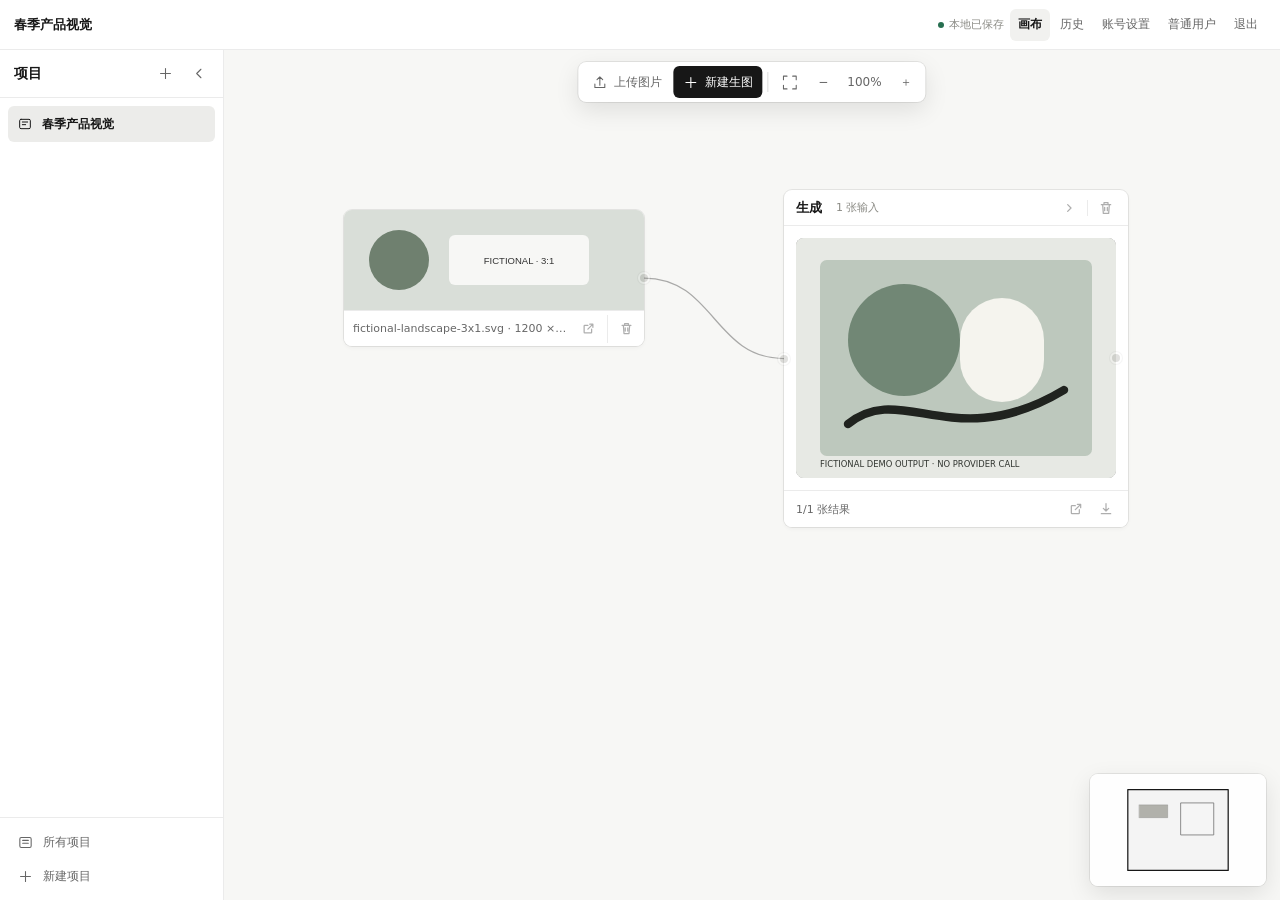
==== commit 115be249: "feat: png downloads and per-result cards" ====
--- a/docs/index.html
+++ b/docs/index.html
@@ -1,5 +1,5 @@
 <!doctype html>
-<html lang="zh-CN"><head><meta charset="utf-8"><meta name="viewport" content="width=device-width,initial-scale=1"><meta name="color-scheme" content="light"><title>AI Image Hub V1 · 轻节点画布 Demo</title><link rel="icon" href="favicon.svg"><link rel="stylesheet" href="demo.css?v=canvas-return-nav-v1"></head>
+<html lang="zh-CN"><head><meta charset="utf-8"><meta name="viewport" content="width=device-width,initial-scale=1"><meta name="color-scheme" content="light"><title>AI Image Hub V1 · 轻节点画布 Demo</title><link rel="icon" href="favicon.svg"><link rel="stylesheet" href="demo.css?v=png-split-cards-v1"></head>
 <body>
 <header class="bar"><div class="bar-context"><button id="projects-button" aria-controls="project-sidebar" aria-expanded="false"><svg viewBox="0 0 24 24" aria-hidden="true"><path d="M4 6h16M4 12h16M4 18h16"/></svg><span>项目</span></button><span id="project-name">春季产品视觉</span></div><span class="saved"><i></i>本地已保存</span><nav><button id="canvas-button" aria-current="page">画布</button><button id="history-button">历史</button><button id="account-button">账号设置</button><button id="role-button">普通用户</button><button id="admin-button" hidden>管理</button><button>退出</button></nav></header>
 <div class="workspace" id="workspace"><div id="project-scrim" class="project-scrim" hidden></div><aside id="project-sidebar" class="project-sidebar" aria-label="项目"><header><b>项目</b><div><button data-new aria-label="新建项目" title="新建项目"><svg viewBox="0 0 24 24" aria-hidden="true"><path d="M12 5v14M5 12h14"/></svg></button><button id="sidebar-collapse" aria-label="收起项目侧栏" title="收起项目侧栏" aria-expanded="true"><svg viewBox="0 0 24 24" aria-hidden="true"><path d="m14 6-6 6 6 6"/></svg></button></div></header><nav id="project-list" aria-label="项目列表"></nav><footer><button id="all-projects"><svg viewBox="0 0 24 24" aria-hidden="true"><rect x="4" y="5" width="16" height="14" rx="2"/><path d="M8 9h8M8 13h8"/></svg><span>所有项目</span></button><button data-new><svg viewBox="0 0 24 24" aria-hidden="true"><path d="M12 5v14M5 12h14"/></svg><span>新建项目</span></button></footer></aside><main><div class="tools"><label title="上传图片"><input id="upload" type="file" accept="image/png,image/jpeg,image/webp" multiple><svg viewBox="0 0 24 24" aria-hidden="true"><path d="M12 16V4m-4 4 4-4 4 4M5 14v5h14v-5"/></svg><span>上传图片</span></label><button id="add-request" class="primary"><svg viewBox="0 0 24 24" aria-hidden="true"><path d="M12 5v14M5 12h14"/></svg><span>新建生图</span></button><i></i><button id="fit" class="icon" aria-label="适应内容"><svg viewBox="0 0 24 24" aria-hidden="true"><path d="M8 3H3v5M16 3h5v5M8 21H3v-5m13 5h5v-5"/></svg></button><button id="zoom-out" class="icon" aria-label="缩小">−</button><button id="zoom" aria-label="重置缩放">100%</button><button id="zoom-in" class="icon" aria-label="放大">＋</button></div><section id="viewport" class="viewport" tabindex="0" aria-label="虚构项目创作画布"><div id="world" class="world"><svg id="links" width="5000" height="3600" aria-hidden="true"></svg><div id="nodes"></div></div><div id="empty" class="empty"><strong>拖入图片，或新建生图</strong><span>右键画布可快速操作</span><button id="empty-request">直接新建生图</button></div></section><aside id="minimap" class="minimap" aria-label="画布缩略导航"><button id="minimap-toggle" aria-expanded="true">导航</button><svg id="minimap-map" viewBox="0 0 176 112" aria-label="节点与可见区域"></svg></aside></main></div>
@@ -10,4 +10,4 @@
 <div id="context-menu" class="context-menu" role="menu" hidden></div><div id="shortcuts" class="shortcuts" role="dialog" aria-label="画布快捷键" hidden><header><b>快捷键</b><button data-close>×</button></header><p>点击 / Shift+点击：选择 · 多选</p><p>Ctrl/Cmd+C / V：复制 · 粘贴</p><p>Ctrl/Cmd+A / Delete：全选 · 移除</p><p>0 / + / −：适应 · 缩放</p><p>? / Escape：帮助 · 取消</p></div>
 <dialog id="rename-project" aria-labelledby="rename-project-title"><form id="rename-project-form"><header class="dialog-header"><b id="rename-project-title">重命名项目</b><button type="button" data-close-rename aria-label="关闭重命名窗口"><svg viewBox="0 0 24 24" aria-hidden="true"><path d="m6 6 12 12M18 6 6 18"/></svg></button></header><label>项目名称<input id="rename-project-name" required maxlength="80" autocomplete="off"></label><footer class="dialog-footer"><button type="button" data-close-rename>取消</button><button type="submit">保存</button></footer></form></dialog>
 <dialog id="viewer" aria-labelledby="viewer-title"><header><b id="viewer-title">查看大图</b><div class="viewer-controls"><div class="viewer-zoom-controls" aria-label="缩放控制"><button id="viewer-zoom-out" aria-label="缩小图片" title="缩小图片（-）"><svg viewBox="0 0 24 24" aria-hidden="true"><path d="M5 12h14"/></svg></button><output id="viewer-zoom" aria-label="当前缩放比例">100%</output><button id="viewer-zoom-in" aria-label="放大图片" title="放大图片（+）"><svg viewBox="0 0 24 24" aria-hidden="true"><path d="M12 5v14M5 12h14"/></svg></button><button id="viewer-fit" aria-label="适应窗口" title="适应窗口（0）"><svg viewBox="0 0 24 24" aria-hidden="true"><path d="M8 4H4v4M16 4h4v4M20 16v4h-4M4 16v4h4"/></svg></button><button id="viewer-actual" aria-label="按原始尺寸显示" title="100% 原始尺寸（1）">100%</button></div><div class="viewer-file-controls"><a id="viewer-original" target="_blank" rel="noopener" aria-label="打开原图" title="打开原图"><svg viewBox="0 0 24 24" aria-hidden="true"><path d="M14 5h5v5M19 5l-8 8"/><path d="M17 13v5a1 1 0 0 1-1 1H6a1 1 0 0 1-1-1V8a1 1 0 0 1 1-1h5"/></svg><span>打开原图</span></a><a id="viewer-download" download aria-label="下载原图" title="下载原图"><svg viewBox="0 0 24 24" aria-hidden="true"><path d="M12 4v11m-4-4 4 4 4-4M5 19h14"/></svg><span>下载</span></a><button id="viewer-close" aria-label="关闭查看器" title="关闭查看器"><svg viewBox="0 0 24 24" aria-hidden="true"><path d="m6 6 12 12M18 6 6 18"/></svg></button></div></div></header><div class="viewer-stage"><img alt="完整大图预览" draggable="false"></div></dialog><div id="toast" class="toast" aria-live="polite"></div>
-<script src="demo.js?v=canvas-return-nav-v1"></script></body></html>
+<script src="demo.js?v=png-split-cards-v1"></script></body></html>
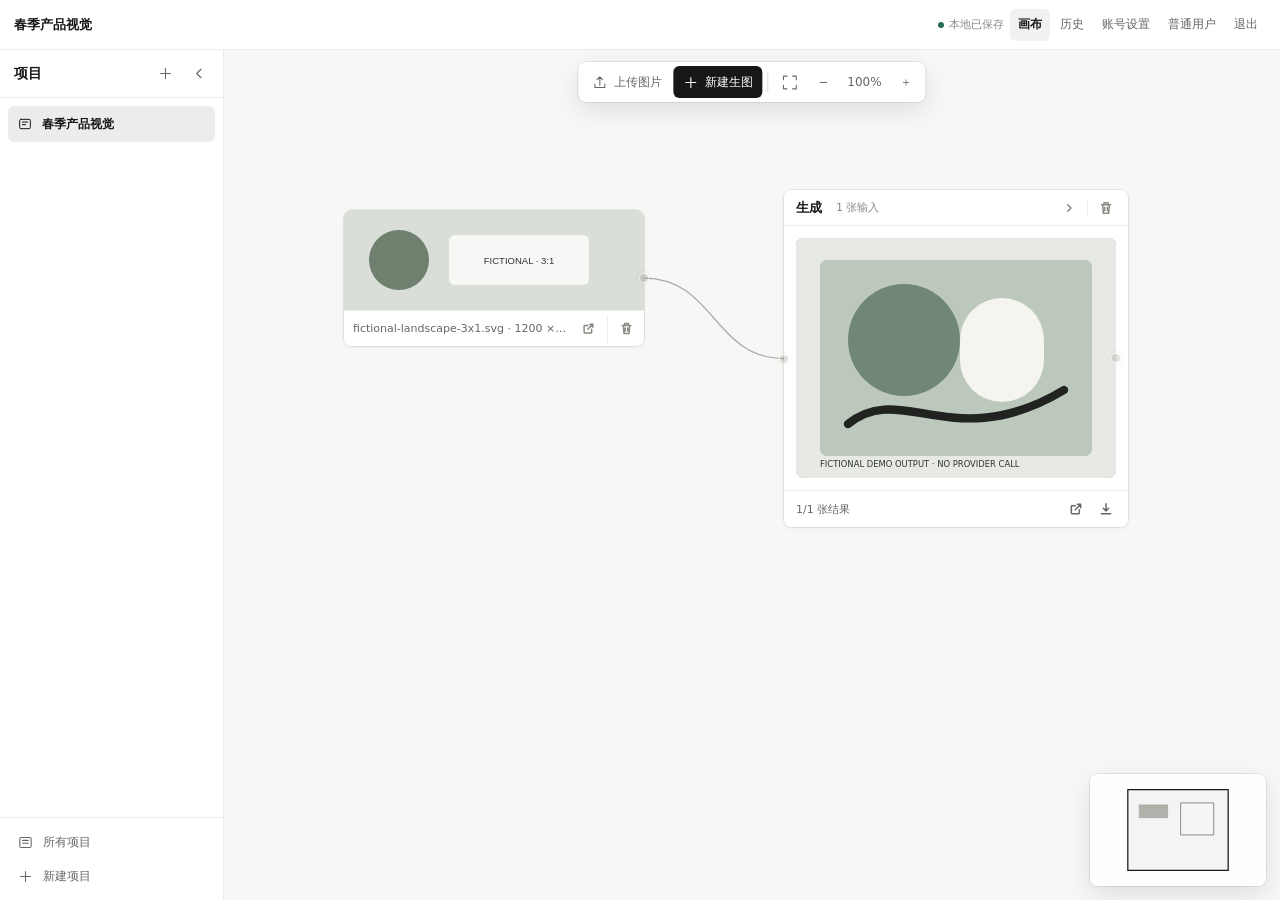
==== commit 51c9e23e: "feat: selectable links with keyboard delete Connections were unhittable: a 1.25px stroke inside a `p" ====
--- a/docs/index.html
+++ b/docs/index.html
@@ -1,5 +1,5 @@
 <!doctype html>
-<html lang="zh-CN"><head><meta charset="utf-8"><meta name="viewport" content="width=device-width,initial-scale=1"><meta name="color-scheme" content="light"><title>AI Image Hub V1 · 轻节点画布 Demo</title><link rel="icon" href="favicon.svg"><link rel="stylesheet" href="demo.css?v=png-split-cards-v1"></head>
+<html lang="zh-CN"><head><meta charset="utf-8"><meta name="viewport" content="width=device-width,initial-scale=1"><meta name="color-scheme" content="light"><title>AI Image Hub V1 · 轻节点画布 Demo</title><link rel="icon" href="favicon.svg"><link rel="stylesheet" href="demo.css?v=link-select-delete-v1"></head>
 <body>
 <header class="bar"><div class="bar-context"><button id="projects-button" aria-controls="project-sidebar" aria-expanded="false"><svg viewBox="0 0 24 24" aria-hidden="true"><path d="M4 6h16M4 12h16M4 18h16"/></svg><span>项目</span></button><span id="project-name">春季产品视觉</span></div><span class="saved"><i></i>本地已保存</span><nav><button id="canvas-button" aria-current="page">画布</button><button id="history-button">历史</button><button id="account-button">账号设置</button><button id="role-button">普通用户</button><button id="admin-button" hidden>管理</button><button>退出</button></nav></header>
 <div class="workspace" id="workspace"><div id="project-scrim" class="project-scrim" hidden></div><aside id="project-sidebar" class="project-sidebar" aria-label="项目"><header><b>项目</b><div><button data-new aria-label="新建项目" title="新建项目"><svg viewBox="0 0 24 24" aria-hidden="true"><path d="M12 5v14M5 12h14"/></svg></button><button id="sidebar-collapse" aria-label="收起项目侧栏" title="收起项目侧栏" aria-expanded="true"><svg viewBox="0 0 24 24" aria-hidden="true"><path d="m14 6-6 6 6 6"/></svg></button></div></header><nav id="project-list" aria-label="项目列表"></nav><footer><button id="all-projects"><svg viewBox="0 0 24 24" aria-hidden="true"><rect x="4" y="5" width="16" height="14" rx="2"/><path d="M8 9h8M8 13h8"/></svg><span>所有项目</span></button><button data-new><svg viewBox="0 0 24 24" aria-hidden="true"><path d="M12 5v14M5 12h14"/></svg><span>新建项目</span></button></footer></aside><main><div class="tools"><label title="上传图片"><input id="upload" type="file" accept="image/png,image/jpeg,image/webp" multiple><svg viewBox="0 0 24 24" aria-hidden="true"><path d="M12 16V4m-4 4 4-4 4 4M5 14v5h14v-5"/></svg><span>上传图片</span></label><button id="add-request" class="primary"><svg viewBox="0 0 24 24" aria-hidden="true"><path d="M12 5v14M5 12h14"/></svg><span>新建生图</span></button><i></i><button id="fit" class="icon" aria-label="适应内容"><svg viewBox="0 0 24 24" aria-hidden="true"><path d="M8 3H3v5M16 3h5v5M8 21H3v-5m13 5h5v-5"/></svg></button><button id="zoom-out" class="icon" aria-label="缩小">−</button><button id="zoom" aria-label="重置缩放">100%</button><button id="zoom-in" class="icon" aria-label="放大">＋</button></div><section id="viewport" class="viewport" tabindex="0" aria-label="虚构项目创作画布"><div id="world" class="world"><svg id="links" width="5000" height="3600" aria-hidden="true"></svg><div id="nodes"></div></div><div id="empty" class="empty"><strong>拖入图片，或新建生图</strong><span>右键画布可快速操作</span><button id="empty-request">直接新建生图</button></div></section><aside id="minimap" class="minimap" aria-label="画布缩略导航"><button id="minimap-toggle" aria-expanded="true">导航</button><svg id="minimap-map" viewBox="0 0 176 112" aria-label="节点与可见区域"></svg></aside></main></div>
@@ -7,7 +7,7 @@
 <section class="demo-account" id="demo-account" hidden><header><div><small>ACCOUNT</small><h1>账号设置</h1><p>个人资料与密码生命周期预览。</p></div></header><div class="demo-account-grid"><article><h2>账号资料</h2><dl><div><dt>用户名</dt><dd id="demo-account-username">demo.user</dd></div><div><dt>角色</dt><dd id="demo-account-role">普通用户</dd></div><div><dt>部门</dt><dd>创意技术部（虚构）</dd></div><div><dt>最近登录</dt><dd>2026-04-08 09:30</dd></div></dl><label>显示名称<input id="demo-display-name" value="林演示"></label><button id="demo-save-profile">保存显示名称</button></article><article><h2>修改密码</h2><p>Demo 仅模拟成功状态，不保存或记录任何输入明文。</p><label>当前密码<input type="password" autocomplete="current-password"></label><label>新密码<input type="password" minlength="8" autocomplete="new-password"></label><label>确认新密码<input type="password" minlength="8" autocomplete="new-password"></label><button id="demo-change-password">修改密码</button></article></div></section>
 <section class="demo-admin" id="demo-admin" hidden><button class="demo-admin-menu" id="demo-admin-menu" aria-controls="demo-admin-nav" aria-expanded="false">管理菜单</button><aside id="demo-admin-nav"><b>AI Image Hub<small>系统管理 · 虚构数据</small></b><nav><button data-admin-view="overview" class="active">总览</button><button data-admin-view="users">账号</button><button data-admin-view="providers">平台与模型</button><button data-admin-view="tasks">任务与恢复</button><button data-admin-view="audit">审计记录</button></nav></aside><main><section data-admin-panel="overview"><header><small>OVERVIEW</small><h1>总览</h1><p>以下均为明显虚构的本地预览数据。</p></header><div class="demo-metrics"><article><span>启用 / 停用账号</span><b>18 / 2</b></article><article><span>普通用户 / 管理员</span><b>17 / 3</b></article><article><span>活跃项目</span><b>26</b></article><article><span>recovery_required</span><b>2</b></article></div><div class="demo-admin-card"><h2>Provider 状态摘要</h2><p>LibTV · 3 个公开模型可用</p><p>Lovart · 1 个公开模型可用</p><p>API · 已配置 · 2 个公开模型可用</p></div></section><section data-admin-panel="users" hidden><header><small>ACCOUNTS</small><h1>账号</h1><p>搜索、分页和账号生命周期操作预览。</p><button id="demo-add-user">新增账号</button></header><div class="demo-admin-card"><table><thead><tr><th>账号</th><th>显示名称</th><th>部门</th><th>角色</th><th>状态</th><th>操作</th></tr></thead><tbody id="demo-user-rows"><tr><td>demo.user</td><td>林演示</td><td>创意技术部</td><td>普通用户</td><td>启用</td><td><button data-demo-user-action="edit">编辑</button><button data-demo-user-action="reset">重置密码</button><button data-demo-user-action="toggle">停用</button></td></tr><tr><td>admin.preview</td><td>预览管理员</td><td>平台运营部</td><td>管理员</td><td>启用</td><td>当前账号</td></tr></tbody></table></div></section><section data-admin-panel="providers" hidden><header><small>PROVIDERS</small><h1>平台与模型</h1><p>不展示真实凭据、完整地址或上游模型 ID。</p></header><div class="demo-admin-card"><label>Base URL<input placeholder="已配置；保存时重新输入完整地址"></label><label>API Key<input type="password" placeholder="已配置；留空保持不变"></label><div id="demo-model-rows"><fieldset class="demo-model-row"><legend>虚构模型行</legend><button type="button" class="remove-model-row" aria-label="删除模型行">移除</button><input value="Studio Image（虚构）" aria-label="显示名称"><input placeholder="保存时填写执行模型 ID" aria-label="执行模型 ID"><label><input type="checkbox" checked>1:1</label><label><input type="checkbox" checked>3:4</label><select aria-label="分辨率"><option>1K</option><option selected>2K</option><option>4K</option></select></fieldset></div><button id="demo-add-model">添加模型行</button><div class="demo-native-credentials"><h2>平台凭据（虚构）</h2><p>仅模拟状态；不会保存或调用真实 Provider。</p><article><header><b>LibTV</b><span id="demo-libtv-status">未配置</span></header><label>LibTV Token<input id="demo-libtv-token" type="password" maxlength="1000" placeholder="输入 LibTV Token" autocomplete="new-password"></label><label class="demo-clear"><input id="demo-clear-libtv" type="checkbox"> 清除管理后台保存的 LibTV Token</label><button id="demo-save-libtv-credentials" type="button">保存 LibTV 凭据</button></article><article><header><b>Lovart</b><span id="demo-lovart-status">未配置</span></header><label>Access Key<input id="demo-lovart-access-key" type="password" maxlength="1000" placeholder="输入 Access Key" autocomplete="new-password"></label><label>Secret Key<input id="demo-lovart-secret-key" type="password" maxlength="1000" placeholder="输入 Secret Key" autocomplete="new-password"></label><label class="demo-clear"><input id="demo-clear-lovart" type="checkbox"> 清除管理后台保存的 Lovart 凭据对</label><button id="demo-save-lovart-credentials" type="button">保存 Lovart 凭据</button></article></div><button id="demo-save-provider">保存配置</button></div></section><section data-admin-panel="tasks" hidden><header><small>TASKS</small><h1>任务与恢复</h1><p>待恢复优先，不提供盲目重试。</p></header><div class="demo-admin-card"><table><thead><tr><th>任务</th><th>用户</th><th>项目</th><th>平台模型</th><th>状态</th><th>操作</th></tr></thead><tbody><tr><td>fict8a21</td><td>demo.user</td><td>春季产品视觉</td><td>LibTV · General</td><td>recovery_required</td><td><button id="demo-recover">查询并恢复</button><button id="demo-fail">收敛为失败</button></td></tr></tbody></table></div></section><section data-admin-panel="audit" hidden><header><small>AUDIT</small><h1>审计记录</h1><p>只追加，不导出、不删除。</p></header><div class="demo-admin-card"><table><thead><tr><th>时间</th><th>操作者</th><th>Action</th><th>安全摘要</th></tr></thead><tbody id="demo-audit-rows"><tr><td>2026-04-08 10:12</td><td>预览管理员</td><td>user.profile_updated</td><td>编辑虚构账号资料</td></tr><tr><td>2026-04-08 09:48</td><td>预览管理员</td><td>provider.api_saved</td><td>保存 API 配置；模型 2 项；密钥保持</td></tr></tbody></table></div></section></main></section>
 <dialog id="demo-confirm" class="demo-confirm"><form method="dialog"><h2 id="demo-confirm-title">确认操作</h2><p id="demo-confirm-copy"></p><footer><button value="cancel">取消</button><button value="confirm" id="demo-confirm-action">确认</button></footer></form></dialog>
-<div id="context-menu" class="context-menu" role="menu" hidden></div><div id="shortcuts" class="shortcuts" role="dialog" aria-label="画布快捷键" hidden><header><b>快捷键</b><button data-close>×</button></header><p>点击 / Shift+点击：选择 · 多选</p><p>Ctrl/Cmd+C / V：复制 · 粘贴</p><p>Ctrl/Cmd+A / Delete：全选 · 移除</p><p>0 / + / −：适应 · 缩放</p><p>? / Escape：帮助 · 取消</p></div>
+<div id="context-menu" class="context-menu" role="menu" hidden></div><div id="shortcuts" class="shortcuts" role="dialog" aria-label="画布快捷键" hidden><header><b>快捷键</b><button data-close>×</button></header><p>点击 / Shift+点击：选择 · 多选（节点或连线）</p><p>Ctrl/Cmd+C / V：复制 · 粘贴</p><p>Ctrl/Cmd+A：全选</p><p>Delete：移除选中的节点或连线</p><p>0 / + / −：适应 · 缩放</p><p>? / Escape：帮助 · 取消</p></div>
 <dialog id="rename-project" aria-labelledby="rename-project-title"><form id="rename-project-form"><header class="dialog-header"><b id="rename-project-title">重命名项目</b><button type="button" data-close-rename aria-label="关闭重命名窗口"><svg viewBox="0 0 24 24" aria-hidden="true"><path d="m6 6 12 12M18 6 6 18"/></svg></button></header><label>项目名称<input id="rename-project-name" required maxlength="80" autocomplete="off"></label><footer class="dialog-footer"><button type="button" data-close-rename>取消</button><button type="submit">保存</button></footer></form></dialog>
 <dialog id="viewer" aria-labelledby="viewer-title"><header><b id="viewer-title">查看大图</b><div class="viewer-controls"><div class="viewer-zoom-controls" aria-label="缩放控制"><button id="viewer-zoom-out" aria-label="缩小图片" title="缩小图片（-）"><svg viewBox="0 0 24 24" aria-hidden="true"><path d="M5 12h14"/></svg></button><output id="viewer-zoom" aria-label="当前缩放比例">100%</output><button id="viewer-zoom-in" aria-label="放大图片" title="放大图片（+）"><svg viewBox="0 0 24 24" aria-hidden="true"><path d="M12 5v14M5 12h14"/></svg></button><button id="viewer-fit" aria-label="适应窗口" title="适应窗口（0）"><svg viewBox="0 0 24 24" aria-hidden="true"><path d="M8 4H4v4M16 4h4v4M20 16v4h-4M4 16v4h4"/></svg></button><button id="viewer-actual" aria-label="按原始尺寸显示" title="100% 原始尺寸（1）">100%</button></div><div class="viewer-file-controls"><a id="viewer-original" target="_blank" rel="noopener" aria-label="打开原图" title="打开原图"><svg viewBox="0 0 24 24" aria-hidden="true"><path d="M14 5h5v5M19 5l-8 8"/><path d="M17 13v5a1 1 0 0 1-1 1H6a1 1 0 0 1-1-1V8a1 1 0 0 1 1-1h5"/></svg><span>打开原图</span></a><a id="viewer-download" download aria-label="下载原图" title="下载原图"><svg viewBox="0 0 24 24" aria-hidden="true"><path d="M12 4v11m-4-4 4 4 4-4M5 19h14"/></svg><span>下载</span></a><button id="viewer-close" aria-label="关闭查看器" title="关闭查看器"><svg viewBox="0 0 24 24" aria-hidden="true"><path d="m6 6 12 12M18 6 6 18"/></svg></button></div></div></header><div class="viewer-stage"><img alt="完整大图预览" draggable="false"></div></dialog><div id="toast" class="toast" aria-live="polite"></div>
-<script src="demo.js?v=png-split-cards-v1"></script></body></html>
+<script src="demo.js?v=link-select-delete-v1"></script></body></html>
--- a/docs/demo.css
+++ b/docs/demo.css
@@ -81,14 +81,29 @@
 .world { position: absolute; width: 5000px; height: 3600px; transform-origin: 0 0; }
 .world > svg, #nodes { position: absolute; inset: 0; }
 .world > svg { overflow: visible; pointer-events: none; }
-.world path { fill: none; stroke: rgba(23, 23, 23, 0.35); stroke-width: 1.25; vector-effect: non-scaling-stroke; }
+.world path { fill: none; vector-effect: non-scaling-stroke; }
+.world .input-link { stroke: rgba(23, 23, 23, 0.35); stroke-width: 1.25; transition: stroke 0.16s ease, stroke-width 0.16s ease; }
+/* Hover feedback reaches the visible stroke from the invisible hit path that
+   follows it, so the whole 14px band reacts, not just the 1.25px line. */
+.world .input-link:has(+ .link-hit:hover) { stroke: rgba(23, 23, 23, 0.62); stroke-width: 1.6; }
+/* Selection changes stroke width as well as ink, so it never depends on colour
+   alone and never depends on an animation. The doubled selector keeps selection
+   dominant over the `:has()` hover rule, whose specificity is higher. */
+.world .input-link.selected,
+.world .input-link.selected:has(+ .link-hit:hover) { stroke: var(--ink); stroke-width: 2.25; }
+.world .link-hit { fill: none; stroke: transparent; stroke-width: 14; pointer-events: stroke; cursor: pointer; }
 .world path.temp { stroke: var(--ink); stroke-width: 1.5; }
 .world text { fill: var(--muted); font-size: 10px; font-weight: 600; }
 .empty { position: absolute; inset: 0; display: flex; flex-direction: column; align-items: center; justify-content: center; color: var(--tertiary); pointer-events: none; }
 .empty strong { color: var(--ink); font-size: 15px; font-weight: 600; }
 .empty span { margin: 4px 0 16px; font-size: 12px; }
 .empty button { height: 32px; padding: 0 11px; border: 0; border-radius: 6px; background: var(--white); box-shadow: 0 0 0 1px var(--line-strong); pointer-events: auto; }
-.node { position: absolute; overflow: visible; border-radius: 8px; background: var(--white); box-shadow: var(--node-shadow); user-select:none; -webkit-user-select:none; transition: box-shadow var(--ease), opacity var(--ease); }.node :is(textarea,input,select,[contenteditable="true"],[contenteditable=""]){user-select:text;-webkit-user-select:text}
+/* The node layer spans the whole world but must not swallow pointer events:
+   otherwise it covers `#links` and the transparent link hit paths could never
+   be clicked. Nodes re-enable events for themselves, and blank canvas clicks
+   keep landing on `#world` exactly as before. */
+#nodes { pointer-events: none; }
+.node { position: absolute; overflow: visible; pointer-events: auto; border-radius: 8px; background: var(--white); box-shadow: var(--node-shadow); user-select:none; -webkit-user-select:none; transition: box-shadow var(--ease), opacity var(--ease); }.node :is(textarea,input,select,[contenteditable="true"],[contenteditable=""]){user-select:text;-webkit-user-select:text}
 .node:hover, .node:focus-within { box-shadow: 0 0 0 1px var(--line-strong), 0 4px 12px rgba(0, 0, 0, 0.06); }
 .node header, .image footer { display: flex; align-items: center; justify-content: space-between; user-select: none; cursor: grab; }
 .node header { height: 36px; padding: 0 8px 0 12px; border-bottom: 1px solid var(--line); }
